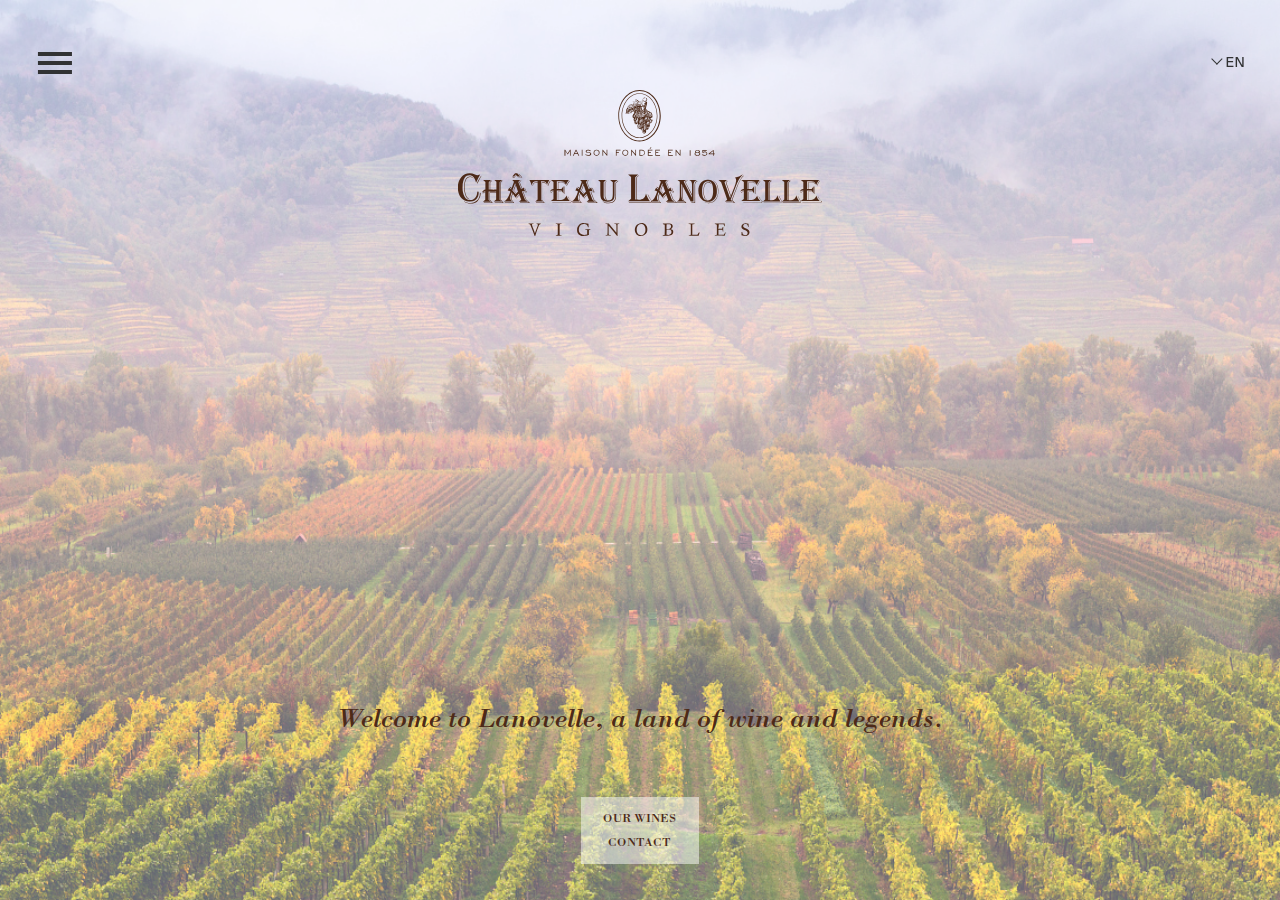
==== index.html @ b7cbdf7d "update html files via upload" ====
<!DOCTYPE html>
<html>
<head>
	<title>Home - Château Lanovelle</title>
	<meta charset="utf-8">
	<meta name="viewport" content="width=device-width, initial-scale=1.0">
	
	<link rel="stylesheet" type="text/css" href="css/bootstrap-reboot.css">
	<link rel="stylesheet" type="text/css" href="css/bootstrap-grid.css">
	<link rel="stylesheet" type="text/css" href="css/bootstrap.css">
	<link rel="stylesheet" type="text/css" href="css/all.css">
	<link rel="stylesheet" type="text/css" href="css/fonts.css">
	<link rel="stylesheet" type="text/css" href="css/style.css">
	<link rel="stylesheet" type="text/css" href="css/landing.css">
</head>
<body class="landing-img">
	<img id="bg1" class="bgImg" src="img/bg-12.jpg">
	<img id="bg2" class="bgImg" src="img/bg.jpg">
	<img id="bg3" class="bgImg" src="img/bg-6.jpg">
		<div class="overlay"></div>
	<header class="container-fluid fixed-top">
		<nav class="navbar navbar-light">
			<div class="container-fluid burger">
				<nav class="social-toggler order-last">
					<div class="dropdown">
		    			<a class="nav-link navbar-brand lang-switch-ourwines lang-switch-margin dropdown-toggle" href="javascript:void(0)" id="dropdownMenuButton1" data-bs-toggle="dropdown" aria-expanded="false">EN</a>
		    			<ul class="dropdown-menu dropdown-lang" aria-labelledby="dropdownMenuButton1">
		    				<li><a href="javascript:void(0)" class="dropdown-item">GEO</a></li>
		    				<li><a href="javascript:void(0)" class="dropdown-item">FR</a></li>
		    			</ul>
		    		</div>
				</nav>
				<div id="wrapper">
		      		<div class="circle icon">
			    		<button class="navbar-toggler" type="button" data-toggle="collapse" data-target="#navbarSupportedContent" aria-controls="navbarSupportedContent" aria-expanded="false" aria-label="Toggle navigation">
			    			<div class="nav-toggler-hover">
			    	   			<span class="navbar-toggler-icon"></span>
			    	   			<div class="padd">
			    	   				<span class="line top line-hist" id="line"></span>
			    	   				<span class="line middle line-hist" id="line"></span>
				        			<span class="line bottom line-hist" id="line"></span>
			           			</div>
			          		</div>
			       	  	</button>
			      	</div>
		    	</div>
			</div>
	      <div class="collapse navbar-collapse" id="navbarSupportedContent">
	      </div>
		</nav>
		<!-- <div class="container">
			<div class="row landing-page">
				<div class="col-xxl-4 col-lg-4 col-md-6 col-sm-6 col-6 landing-page-logo">
					<a class="logo-link" href="index.html"><img class="logo" src="img/chateau lanovelle logo.svg"></a>
				</div>
			</div>
		</div> -->
		<div class="fullscreen">
			<!-- <ul>
				<li><a class="full-logo-link" href="#"><img class="full-logo" src="img/ROEDERER_logotype white.svg"></a></li>
				<li class="all"><a href="#">All</a></li>
				<li><a href="#">Watercolor</a></li>
				<li><a href="#">Gouache</a></li>
				<li><a href="#">Pastel</a></li>
				<li><a href="#">Graphic</a></li>
				<li><a href="#">Engraving</a></li>
				<li><a href="#">Sculpture</a></li>
				<li class="dash"><a href="#">–</a></li>
				<li class="contacts"><a class="contact" href="#">CONTACT</a></li>
				<li><a class="contact" href="#">NEWS</a></li>
				<ul class="fa-twit-inst">
					<li><a class="social" href="#"><i class="fab fa-facebook-f"></i></a></li>
					<li><a class="social" href="#"><i class="fab fa-twitter"></i></a></li>
					<li><a class="social" href="#"><i class="fab fa-instagram"></i></a></li>
				</ul>
			</ul> -->
		</div>
		<div class="fullscreen-content">
			<ul>
				<li><a class="full-logo-link" href="index.html"><img class="full-logo" src="img/chateau lanovelle logo-white.svg"></a></li>
				<li class="story"><a href="legends.html">A STORY OF LEGENDS… TO DREAM</a></li>
				<li class="glimpse"><a href="history.html">A GLIMPSE INTO THE PAST…</a></li>
				<li class="vineyard"><a href="vineyard.html">A VINEYARD… TO EXPLORE</a></li>
				<li class="wines-content"><a href="our-wines.html">WINES… TO TASTE</a></li>
				<li class="dash"><a href="#">—</a></li>
				<li class="tablede"><a href="table.html">THE TABLE LANOVELLE… TO SHARE</a></li>
				<li class="visiting"><a href="visiting.html">VISITING CHÂTEAU LANOVELLE</a></li>
				<li class="dash"><a href="#">—</a></li>
				<li class="contacts"><a class="contact" href="contact.html">CONTACT</a></li>
				<li class="news"><a class="contact" href="#">NEWS</a></li>
				<div class="fa-twit-inst d-flex justify-content-around">
					<li class="facebook"><a class="social" href="#"><i class="fab fa-facebook-f"></i></a></li>
					<li class="twitter"><a class="social" href="#"><i class="fab fa-twitter"></i></a></li>
					<li class="instagram"><a class="social" href="#"><i class="fab fa-instagram"></i></a></li>
				</div>
			</ul>
		</div>
	</header>
	<div class="container">
			<div class="row landing-page">
				<div class="col-xxl-4 col-xl-4 col-lg-4 col-md-6 col-sm-6 col-8 landing-page-logo">
					<a class="logo-link" href="index.html"><img class="logo" src="img/chateau lanovelle logo.svg"></a>
				</div>
			</div>
		</div>
	<div class="d-flex justify-content-center">
		<div class="baseline">
			<h1 class="text-center">Welcome to Lanovelle, a land of wine and legends.</h1>
		</div>
	</div>
	<footer class="d-flex justify-content-center">
		<div class="footDiv">
			<a href="our-wines.html">
				<h6>our wines</h6>
			</a>
			<a href="contact.html">
				<h6>contact</h6>
			</a>
		</div>
	</footer>
	

	




	<script type="text/javascript" src="js/jquery-3.5.1.min.js"></script>
	<!-- <script type="text/javascript" src="js/bootstrap.min.js"></script> -->
	<script type="text/javascript" src="js/bootstrap.bundle.min.js"></script>
	<script type="text/javascript" src="js/script.js"></script>
	<script type="text/javascript" src="js/background-fade.js"></script>

</body>
</html>
---- css/fonts.css ----
@font-face {
    font-family: 'Font Awesome Free';
    src: url('../webfonts/fa-brands-400.eot');
    src: url('../webfonts/fa-brands-400.eot') format('embedded-opentype'),
         url('../webfonts/fa-brands-400.woff2') format('woff2'),
         url('../webfonts/fa-brands-400.woff') format('woff'),
         url('../webfonts/fa-brands-400.ttf') format('truetype'),
         url('../webfonts/fa-brands-400.svg') format('svg');
}

@font-face {
    font-family: 'Font Awesome Free';
    src: url('../webfonts/fa-regular-400.eot');
    src: url('../webfonts/fa-regular-400.eot') format('embedded-opentype'),
         url('../webfonts/fa-regular-400.woff2') format('woff2'),
         url('../webfonts/fa-regular-400.woff') format('woff'),
         url('../webfonts/fa-regular-400.ttf') format('truetype'),
         url('../webfonts/fa-regular-400.svg') format('svg');
}

@font-face {
    font-family: 'Font Awesome Free';
    src: url('../webfonts/fa-solid-900.eot');
    src: url('../webfonts/fa-solid-900.eot') format('embedded-opentype'),
         url('../webfonts/fa-solid-900.woff2') format('woff2'),
         url('../webfonts/fa-solid-900.woff') format('woff'),
         url('../webfonts/fa-solid-900.ttf') format('truetype'),
         url('../webfonts/fa-solid-900.svg') format('svg');
}

@font-face {
    font-family: 'bodonistditalic';
    src: url('../webfonts/bodonistditalic.eot');
    src: url('../webfonts/bodonistditalic.eot') format('embedded-opentype'),
         url('../webfonts/bodonistditalic.woff2') format('woff2'),
         url('../webfonts/bodonistditalic.woff') format('woff'),
         url('../webfonts/bodonistditalic.ttf') format('truetype'),
         url('../webfonts/bodonistditalic.svg#bodonistditalic') format('svg');
}

@font-face {
    font-family: 'BodoniStd';
    src: url('../webfonts/BodoniStd.eot');
    src: url('../webfonts/BodoniStd.eot') format('embedded-opentype'),
         url('../webfonts/BodoniStd.woff2') format('woff2'),
         url('../webfonts/BodoniStd.woff') format('woff'),
         url('../webfonts/BodoniStd.ttf') format('truetype'),
         url('../webfonts/BodoniStd.svg#BodoniStd') format('svg');
}

@font-face {
    font-family: 'BodoniStdBold';
    src: url('../webfonts/BodoniStdBold.eot');
    src: url('../webfonts/BodoniStdBold.eot') format('embedded-opentype'),
         url('../webfonts/BodoniStdBold.woff2') format('woff2'),
         url('../webfonts/BodoniStdBold.woff') format('woff'),
         url('../webfonts/BodoniStdBold.ttf') format('truetype'),
         url('../webfonts/BodoniStdBold.svg#BodoniStdBold') format('svg');
}
---- css/style.css ----
/*
* Prefixed by https://autoprefixer.github.io
* PostCSS: v8.3.6,
* Autoprefixer: v10.3.1
* Browsers: last 4 version
*/

html, body{
    overflow-x: clip;
    scroll-behavior: smooth;
}
.body{
    -webkit-box-shadow: inset 0 0 75px 30px rgb(165 165 165 / 75%);
            box-shadow: inset 0 0 75px 30px rgb(165 165 165 / 75%);
}
ul{
    list-style: none;
    margin: 0;
    padding: 0;
}

/*navbutton*/
.navbutton-container{
    position: fixed;
    top: 0;
    bottom: 0;
    left: 0;
    right: 0;
    z-index: 110;
    pointer-events: none;
}
.navbutton-grid{
    position: absolute;
    right: 1rem;
    top: 50%;
    -webkit-transform: translateY(-50%);
        -ms-transform: translateY(-50%);
            transform: translateY(-50%);
    display: -ms-grid;
    display: grid;
    grid-gap: .7rem;
}
.navbutton{
    width: 15px;
    height: 15px;
    background-color: transparent;
    border: 3px solid #958e8e;
    border-radius: 100%;
    cursor: pointer;
    pointer-events: all;
    position: relative;

}
.navbutton .navlink::after{
    content: "";
    position: absolute;
    top: 0;
    bottom: 0;
    left: 0;
    right: 0;
    margin: 1px;
    background-color: transparent;
    border-radius: 100%;
    -webkit-transition: all;
    -o-transition: all;
    transition: all;
}
.navbutton .navlink:hover::after{
    background-color: #958e8e;
}
.navbutton.active .navlink::after{
    background-color: #958e8e;
}
/*end of navbutton*/

/*Modal Popup*/
#my_modal{
    position: fixed;
    top: 0;
    left: 0;
    right: 0;
    bottom: 0;
    padding: 20px;
    z-index: 1111;
    background-color: rgba(0, 0 ,0, .6);
    display: none;
}
.forcontent{
    position: relative;
    top: 50%;
    left: 50%;
    -webkit-transform: translate(-50%, -50%);
        -ms-transform: translate(-50%, -50%);
            transform: translate(-50%, -50%);
    background-color: white;
}
.forcontent img{
    width: 100%;
}
#show_time{
    position: absolute;
    top: 24px;
    right: 24px;
    color: #fff;
    font-size: 24px;
}
/*end of Modal Popup*/
.our-wine{
    font-family: "BodoniStd";
}
.chato{
    font-family: "Segoe UI Symbol";
    font-size: .9rem;
    line-height: inherit;
}
.gr-vin{
    font-family: "bodonistditalic";
    font-size: .9rem;
}
/*checkout*/
.lari{
    border: none;
    background-color: transparent!important;
    padding: 0;
    display: block;
    font-weight: 400;
}
.forpos{
    position: relative;
    width: 100%;
}
.lari[value]{
    position: absolute;
    color: #212529;
    top: 0;
    right: 20px;
    width: 54px;
    font-size: 1.25rem;
    line-height: inherit;
    font-weight: 500;
    cursor: text;
    text-align: right;
}
.lari-symbol{
    position: absolute;
    top: 0;
    right: 0;
}
.total-padd{
    padding-right: 36px;
}
/*end of checkout*/
.scrolled .lang-backgr{
    background-color: #fff;
}
.nav-transf.scrolled{
    background-color: #fff;
}
.scrolled .nav-link {
    color: rgba(0, 0, 0, 0.55)!important;
}
.shoppingCartButton, .shoppingCartButt{
    cursor: pointer;
    font-size: .9rem;
    -webkit-transition: .35s;
    -o-transition: .35s;
    transition: .35s;
}
.shopping-cart-margin{
    margin-right: 0.5rem;
    margin-top: 0.56rem;
    margin-bottom: 0.52rem;
    padding-top: 0;
    padding-bottom: 0;
}
.shopping-cart{
    /*padding-top: 0.25rem;
    padding-bottom: .2rem;*/
    -webkit-transition: .35s;
    -o-transition: .35s;
    transition: .35s;
}
.scrolled .shopping-cart{
    /*padding-top: 0.25rem;
    padding-bottom: .2rem;*/
    /*background-color: #fff;*/
}
.scrolled .langswitcher a, .scrolled .togglerlangswitcher a, .scrolled .shoppingCartButton, .scrolled .shoppingCartButt, .scrolled .sum-price{
    color: #313233;
}
.togglerlangswitcher a{
    -webkit-transition: .5s;
    -o-transition: .5s;
    transition: .5s;
}
.padd{
    padding-left: 24px;
}
.scrolled #wrapper{
    background-color: #fff;
    -webkit-transition: all cubic-bezier(0.26, 0.1, 0.27, 1.55) 0.35s;
    -o-transition: all cubic-bezier(0.26, 0.1, 0.27, 1.55) 0.35s;
    transition: all cubic-bezier(0.26, 0.1, 0.27, 1.55) 0.35s;
}
.scrolled .line-hist{
    background-color: #313233;
}
.line-hist{
    -webkit-transition: all cubic-bezier(0.26, 0.1, 0.27, 1.55) 0.35s;
    -o-transition: all cubic-bezier(0.26, 0.1, 0.27, 1.55) 0.35s;
    transition: all cubic-bezier(0.26, 0.1, 0.27, 1.55) 0.35s;
}
.scrolled .dropdown-menu{
    background-color: #fff;
}
.scrolled .dropdown-item{
    color:  rgba(0, 0, 0, 0.55);
}
.dropdown-item.active, .dropdown-item:active{
    color: #212529;
    text-decoration: none;
    background-color: #e9ecef;
}
.fixed-top{
    padding: 2.1875rem 0.9375rem;
    pointer-events: none;
}
.lang-switch-ourwines{
    pointer-events: all;
    color: #fff!important;
    padding-left: 0rem;
    padding-right: 0.5rem;
    -webkit-transition: .35s;
    -o-transition: .35s;
    transition: .35s;
}
.dropdown-item{
    padding: 0.1rem 0.5em;
    color: rgba(0, 0, 0, 0.55);
}
.lang-switch{
    pointer-events: all;
    color: #fff!important;
}
.lang-switch-margin{
    margin-right: 0;
    font-size: .9rem;
}
.dropdown-menu{
    font-size: .9rem;
    border: none;
    border-radius: 0;
}
.dropdown-lang{
    pointer-events: all;
    min-width: 0;
}
.dropdown-toggle::before {
    display: inline-block;
    width: .3em;
    height: .3em;
    margin: -.3em 0 0 .4em;
    vertical-align: middle;
    content: "";
    border: .3em solid;
    border-width: 0 .07em .07em 0;
    -webkit-transform: rotateZ(45deg);
        -ms-transform: rotate(45deg);
            transform: rotateZ(45deg);
    font-size: 26px;
    margin-right: 0.3rem;
}
.dropdown-toggle::after {
    display: none;
}

.onl{
    padding: 10px 10px;
    background-color: #4d2a18;
    color: #fff!important;
    pointer-events: all;
}
.parallax-image{
    background-image: url("../img/bg-intern 1.jpg");
    background-attachment: fixed;
    background-size: cover;
    background-repeat: no-repeat;
    background-position: center;
    width: 100%;
}
.visiter{
    background: #eceae9;
}
.menu-logo{
    -webkit-box-pack: center;
        -ms-flex-pack: center;
            justify-content: center;
}
.page-logo{
    margin-top: 100px;
}
.logo{
    width: 100%;
}
.navbar-light .navbar-toggler {
    color: rgba(0, 0, 0, 0);
    border-color: rgba(0, 0, 0, 0);
}
.navbar-light .navbar-toggler-icon{
    background-image: none;
}
#wrapper{
    display:inline-block;
    position: relative;
    cursor:pointer;
    z-index: 11;
    -webkit-transition: .5s;
    -o-transition: .5s;
    transition: .5s;
}
 #wrapper.active{
    background-color: transparent!important;
}

.line{
    position: absolute;
    height: 4px;
    width: 60%;
    background: #fff;
    -webkit-transform: translate3d(-86.5%, 0, 0);
            transform: translate3d(-86.5%, 0, 0);
}
.nav-toggler-hover{
    pointer-events: all;
}
.nav-toggler-hover:hover #line{
}
.icon.close .line{
    background-color: #fff;
}
.icon.close:hover #line{
    background-color: #fff;
}
.icon.close .lang-switch{
    color: #fff!important;
    background-color: transparent;
}
.icon.close:hover .lang-switch{
    font-weight: 400;
    font-size: 1.25rem;
    line-height: 1.5;
    text-shadow: none;
}

.close:hover {
  float: right;
  font-size: 1.5rem;
  font-weight: 700;
  line-height: 1;
  color: #000;
  text-shadow: 0 1px 0 #fff;
  opacity: 1;
}
.top {
    top:23%;
}
.middle {
    top:46.1%;
}
.bottom {
    top:68.3%;
}
.icon.close .top {  
    top:48%;
    -webkit-transform: translate3d(-86.5%, 0, 0) rotate(45deg);
            transform: translate3d(-86.5%, 0, 0) rotate(45deg);
    opacity: 1;
}
.icon.close .middle, .icon.close .bottom {
    top:48%;
    -webkit-transform: translate3d(-86.5%, 0, 0) rotate(-45deg);
            transform: translate3d(-86.5%, 0, 0) rotate(-45deg);
    opacity: 1;
    z-index: 1;
}
.fullscreen-content{
    pointer-events: auto;
    position: fixed;
    top: 0;
    right: 0;
    bottom: 0;
    left: 0;
    display: none;
    -webkit-box-align: center;
        -ms-flex-align: center;
            align-items: center;
    -webkit-box-pack: center;
        -ms-flex-pack: center;
            justify-content: center;
    text-align: center;
}
.fullscreen-content.open{
    pointer-events: auto;
    position: fixed;
    top: 0;
    right: 0;
    bottom: 0;
    left: 0;
    display: -webkit-box;
    display: -ms-flexbox;
    display: flex;
    -webkit-box-align: center;
        -ms-flex-align: center;
            align-items: center;
    -webkit-box-pack: center;
        -ms-flex-pack: center;
            justify-content: center;
    z-index: 1;
    text-align: center;
    overflow-y: auto;
}
.fullscreen-content.open .full-logo-link{
    pointer-events: none;
}
.fullscreen-content.open .full-logo{
    pointer-events: all;
}
.fullscreen-content.open ul{
    position: absolute;
    top: 8%;
}
.fullscreen-content ul li a{
    display: block;
    font-family: "BodoniStd";
    font-size: 16px;
    color: #ede9e1;
    text-align: center;
    letter-spacing: 1px;
    text-decoration: none;
    line-height: 2.5;
    -webkit-transition: .3s;
    -o-transition: .3s;
    transition: .3s;
}
.fullscreen-content ul li a:hover{
    color: #b5b5b5;
}
.fullscreen-content .contact {
    font-family: "Segoe UI Symbol";
    font-size: 13px;
}
.fullscreen-content .contacts {
        margin-top: 20px;
}
.fullscreen-content .full-logo{
    width: 82%;
    margin-top: 22px;
}
.fullscreen-content .fa-twit-inst {
        margin: 15px 88px;
    }
/*.fullscreen-content .fa-twit-inst {
    margin: 15px 139px;
}*/
.fullscreen-content .dash{
    margin-top: 6px;
}
.open .story{
    margin-top: 120px;
    opacity: 0;
    -webkit-animation: fadeinRight .5s ease forwards;
            animation: fadeinRight .5s ease forwards;
    -webkit-animation-delay: .35s;
            animation-delay: .35s;
}
.open .glimpse{
    opacity: 0;
    -webkit-animation: fadeinRight .5s ease forwards;
            animation: fadeinRight .5s ease forwards;
    -webkit-animation-delay: .4s;
            animation-delay: .4s;
}
.open .vineyard{
    opacity: 0;
    -webkit-animation: fadeinRight .5s ease forwards;
            animation: fadeinRight .5s ease forwards;
    -webkit-animation-delay: .435s;
            animation-delay: .435s;
}
.open .wines-content{
    opacity: 0;
    -webkit-animation: fadeinRight .5s ease forwards;
            animation: fadeinRight .5s ease forwards;
    -webkit-animation-delay: .5s;
            animation-delay: .5s;
}
.open .winesto, .open .storyof, .open .legends, .open .tableof, .open .glimpseof, .open .vineyardof, .visitof, .contactof{
    text-decoration: underline;
    text-underline-offset: 2px;
}
.open .dash{
    opacity: 0;
    -webkit-animation: fadeinRight .5s ease forwards;
            animation: fadeinRight .5s ease forwards;
    -webkit-animation-delay: .35s;
            animation-delay: .35s;
}
.open .tablede{
    opacity: 0;
    -webkit-animation: fadeinRight .5s ease forwards;
            animation: fadeinRight .5s ease forwards;
    -webkit-animation-delay: .45s;
            animation-delay: .45s;
}
.open .visiting{
    opacity: 0;
    -webkit-animation: fadeinRight .5s ease forwards;
            animation: fadeinRight .5s ease forwards;
    -webkit-animation-delay: .45s;
            animation-delay: .45s;
}
.open .contacts{
    opacity: 0;
    -webkit-animation: fadeinRight .5s ease forwards;
            animation: fadeinRight .5s ease forwards;
    -webkit-animation-delay: .35s;
            animation-delay: .35s;
}
.open .news{
    opacity: 0;
    -webkit-animation: fadeinRight .5s ease forwards;
            animation: fadeinRight .5s ease forwards;
    -webkit-animation-delay: .35s;
            animation-delay: .35s;
}
.open .facebook{
    opacity: 0;
    -webkit-animation: fadeinRight .5s ease forwards;
            animation: fadeinRight .5s ease forwards;
    -webkit-animation-delay: .35s;
            animation-delay: .35s;
}
.open .twitter{
    opacity: 0;
    -webkit-animation: fadeinRight .5s ease forwards;
            animation: fadeinRight .5s ease forwards;
    -webkit-animation-delay: .4s;
            animation-delay: .4s;
}
.open .instagram{
    opacity: 0;
    -webkit-animation: fadeinRight .5s ease forwards;
            animation: fadeinRight .5s ease forwards;
    -webkit-animation-delay: .45s;
            animation-delay: .45s;
}
@-webkit-keyframes fadeinRight{
    from{
        -webkit-transform: translateX(200px);
                transform: translateX(200px);
    }
    to{
        -webkit-transform: translateX(0);
                transform: translateX(0);
        opacity: 1;
    }
}
@keyframes fadeinRight{
    from{
        -webkit-transform: translateX(200px);
                transform: translateX(200px);
    }
    to{
        -webkit-transform: translateX(0);
                transform: translateX(0);
        opacity: 1;
    }
}
.fullscreen{
    pointer-events: none;
    position: fixed;
    top: 0;
    right: 0;
    bottom: 100%;
    left: 0;
    background-color: #1e1e1e;
    display: -webkit-box;
    display: -ms-flexbox;
    display: flex;
    -webkit-box-align: center;
        -ms-flex-align: center;
            align-items: center;
    -webkit-box-pack: center;
        -ms-flex-pack: center;
            justify-content: center;
    opacity: 0;
    -webkit-transition: all .5s ease;
    -o-transition: all .5s ease;
    transition: all .5s ease;
}
.fullscreen ul li a{
    color: rgba(0, 0, 0, 0);
}
.fullscreen.show{
    pointer-events: auto;
    position: fixed;
    top: 0;
    right: 0;
    bottom: 0;
    left: 0;
    background-color: #1e1e1e;
    display: -webkit-box;
    display: -ms-flexbox;
    display: flex;
    -webkit-box-align: center;
        -ms-flex-align: center;
            align-items: center;
    -webkit-box-pack: center;
        -ms-flex-pack: center;
            justify-content: center;
    z-index: 1;
    opacity: .9;
    overflow-y: auto;
}
.full-logo{
    width: 100%;
    margin-top: 43px;
}
.all{
    margin-top: 120px;
}
.dash{
    margin-top: 10px;
}
.contacts{
    margin-top: 65px;
}
.fa-twit-inst{
    display: -webkit-box;
    display: -ms-flexbox;
    display: flex;
}
.fullscreen.show .fa-twit-inst{
    margin: 34px 53px
}
.fullscreen.show ul li a.contact{
    font-size: 15px;
}
.fullscreen.show ul{
    margin: 0;
    padding: 0;
    list-style: none;
}
.fullscreen.show ul li{
    display: block;
    width: 100%;
}
.fullscreen.show ul li a{
    display: block;
    font-size: 26px;
    color: #ede9e1;
    text-align: center;
    letter-spacing: 5px;
    text-decoration: none;
}
.fullscreen.show ul li a:hover{
    color: #ede9e1;
    -webkit-transition: .2s;
    -o-transition: .2s;
    transition: .2s;
}
/*end of fullscreen*/

.menu-gallery{
    margin-top: 100px;
}
.image{
    position: relative;
    display: -webkit-box;
    display: -ms-flexbox;
    display: flex;
}
.logo, .menu{
    width: 100%;
}
.menu-h{
    position: absolute;
    display: -webkit-box;
    display: -ms-flexbox;
    display: flex;
    -webkit-box-pack: center;
        -ms-flex-pack: center;
            justify-content: center;
    -webkit-box-orient: vertical;
    -webkit-box-direction: normal;
        -ms-flex-direction: column;
            flex-direction: column;
    width: 100%;
    height: 100%;
    z-index: 1;
    -webkit-transition: background-color 1s linear;
    -o-transition: background-color 1s linear;
    transition: background-color 1s linear;
    background-color: rgba(0,0,0,.7);
}
.menu-h:hover{
    background-color: rgba(0,0,0,0);
}
.menu-h-h5{
    text-align: center;
    font-family: "Segoe UI Symbol";
    font-size: 1rem;
    color: rgba(255, 255, 255, 1);
    letter-spacing: .05em;
    -webkit-transition: .5s;
    -o-transition: .5s;
    transition: .5s;
}
.hist-logo{
    width: 100%;
}
.history-img-1{
    width: 100%;
}
.history-img{
    position: relative;
    display: -webkit-box;
    display: -ms-flexbox;
    display: flex;
}
.history-logo {
    position: absolute;
    width: 18%;
    z-index: 11;
    margin-left: 50%;
    margin-top: 10%;
    -webkit-transform: translate(-50%, -50%);
        -ms-transform: translate(-50%, -50%);
            transform: translate(-50%, -50%);
}
.hist-img{
    width: 100%;
}
.text{
    position: absolute;
    display: -webkit-box;
    display: -ms-flexbox;
    display: flex;
    -webkit-box-pack: center;
        -ms-flex-pack: center;
            justify-content: center;
    -webkit-box-orient: vertical;
    -webkit-box-direction: normal;
        -ms-flex-direction: column;
            flex-direction: column;
    width: 100%;
    height: 23%;
    z-index: 1;
    background-color: rgba(255,255,255,.6);
    text-align: center;
    color: #927850;
    margin-top: 37%;
    padding: 8rem 23rem;
}
.text-h{
    font-family: "BodoniStd";
    font-size: 1.5rem;
}
.text-p{
    font-family: "Segoe UI Symbol";
    font-size: .95rem;
    color: #757067;
}
.text1-1{
    -webkit-box-pack: center;
        -ms-flex-pack: center;
            justify-content: center;
}
.text-1{
    max-width: 800px;
}
.text1{
    background-color: rgba(255,255,255,.6);
    text-align: center;
    color: #927850;
    margin-top: 94px;
    margin-bottom: 94px;
}
.text1 h6{
    font-family: "Segoe UI Symbol";
    font-size: .8rem;
    letter-spacing: .1em;
    color: #757067;
}
.text1-h4{
    font-family: "BodoniStd";
    margin-top: 1.5rem;
}
.text1-p{
    font-family: 'Segoe UI Symbol';
    text-align: justify;
    margin-top: 24px;
    font-size: .9rem;
    color: #757067;
}

/*anim on scroll*/
.reveal{
    -webkit-transform: translateY(200px);
        -ms-transform: translateY(200px);
            transform: translateY(200px);
    opacity: 0;
    -webkit-transition: all ease 1s;
    -o-transition: all ease 1s;
    transition: all ease 1s;
}
.reveal.active{
    -webkit-transform: translateY(0);
        -ms-transform: translateY(0);
            transform: translateY(0);
    opacity: 1;
}
/*end of anim on scroll*/


.wine-logo{
    display: -webkit-box;
    display: -ms-flexbox;
    display: flex;
    -webkit-box-pack: center;
        -ms-flex-pack: center;
            justify-content: center;
    z-index: 11;
    margin-top: 5%;
}

.wine-text{
    display: -webkit-box;
    display: -ms-flexbox;
    display: flex;
    -webkit-box-pack: center;
        -ms-flex-pack: center;
            justify-content: center;
    z-index: 11;
    margin-top: 76px;
}
.wine-bottles{
    max-width: 424px;
    display: -webkit-box;
    display: -ms-flexbox;
    display: flex;
    -webkit-box-pack: center;
        -ms-flex-pack: center;
            justify-content: center;
}
.wine-bottle{
    display: -webkit-box;
    display: -ms-flexbox;
    display: flex;
    -webkit-box-pack: center;
        -ms-flex-pack: center;
            justify-content: center;
    z-index: 11;
    margin-top: 30%;
    -webkit-transition: .5s ease-in-out;
    -o-transition: .5s ease-in-out;
    transition: .5s ease-in-out;
}
.opacity-1, .opacity-2{
    opacity: .5;
}
.wine-bottle:hover{
    opacity: .5;
}
.wine-bottle.opacity-1:hover{
    opacity: .3;
}
.wine-bottle.opacity-2:hover{
    opacity: .3;
}
.bottle, .bottle-1, .bottle-2{
    width: 100%;
    height: 100%;
}
.wine-present{
    background-color: #313233;
}
.wine-text-bottle{
    max-width: 404px;
    padding-top: 1.125rem;
    /*display: -webkit-box;
    display: -ms-flexbox;
    display: flex;
    -webkit-box-pack: center;
        -ms-flex-pack: center;
            justify-content: center;*/
    z-index: 1111;
}
.wine-text-bottle-1 {
    max-width: 780px;
    padding-top: 1.875rem;
    padding-bottom: 1.5rem;
    z-index: 1111;
}
.backcolor{
    /*display: -webkit-box;
    display: -ms-flexbox;
    display: flex;
    -webkit-box-pack: center;
        -ms-flex-pack: center;
            justify-content: center;*/
    z-index: 1111;
    background-color: #313233;
}
.wine-bottle-text{
    text-align: center;
    text-decoration: none;
    color: #ede9e1;
    cursor: pointer;
    -webkit-transition: .5s ease-in-out;
    -o-transition: .5s ease-in-out;
    transition: .5s ease-in-out;
}
.wine-bottle-text div{
    /* background-color, border-color for tv browser */
    background-color: #313233!important;
    border-color: #313233!important;
}
.amiral{
    position: relative;
    text-align: center;
    text-decoration: none;
    color: #ede9e1;
    cursor: auto;
}
.close-page{
    position: absolute;
    top: 0;
    right: 0;
}
.amiral h4{
    font-family: "Segoe UI Symbol";
    font-size: 1.3rem;
    color: #d0ccc6;
    letter-spacing: .1em;
}
.amiral h6{
    font-family: "bodonistditalic";
    color: #d0ccc6;
}
.amiral ul{
    text-align: left;
    font-size: 10px;
    padding-right: 14rem;
    padding-left: 14rem;
}
.amiral p{
    font-family: "Segoe UI Symbol";
    text-align: justify;
    font-size: 0.9375rem;
    color: #d0ccc6;
}
.down-arrow{
    -webkit-transition: .5s ease-in-out;
    -o-transition: .5s ease-in-out;
    transition: .5s ease-in-out;
}
.wine-bottle-text:hover .down-arrow{
    opacity: .5;
}
/*.bottle-col{
    max-width: 800px;
}*/
.bottle-col a:hover{
    color: rgba(237, 233, 225, .5);
}
.wine-bottle-text-1 a{
    text-decoration: none;
    color: #ede9e1;
}
.bg-table01{
    width: 100%;
}
.marani{
    width: 100%;
    padding-top: 17px;
}
.marani1{
    width: 100%;
}
.btn-primary{
    background-color: #614e35;
    border-color: rgba(0,0,0,0);
    border-radius: 0;
}
.btn-primary:hover{
    background-color: #614e35;
    border-color: rgba(0,0,0,0);
    color: #d0ccc6;
}
.btn-primary:active{
    background-color: #4a3c29!important;
    border-color: #4a3c29!important;
    color: #d0ccc6!important;
}

.btn-check:focus + .btn-primary, .btn-primary:focus{
    color: #d0ccc6;
    background-color: #614e35;
    border-color: #614e35;
    -webkit-box-shadow: none!important;
            box-shadow: none!important;
    outline: none!important;
}
.btn{
    display: inline-block;
    font-weight: 400;
    font-family: "BodoniStdBold";
    line-height: 1.5;
    text-align: center;
    text-decoration: none;
    vertical-align: middle;
    cursor: pointer;
    -webkit-user-select: none;
    -moz-user-select: none;
    -ms-user-select: none;
        user-select: none;
    padding: 0.2rem 0.75rem;
    font-size: 1rem;
    color: #d0ccc6;
}
.btncheck{
    display: inline-block;
    font-weight: 400;
    line-height: 1.5;
    text-align: center;
    text-decoration: none;
    vertical-align: middle;
    cursor: pointer;
    -webkit-user-select: none;
    -moz-user-select: none;
    -ms-user-select: none;
        user-select: none;
    padding: 0.375rem 0.75rem;
    font-size: 1rem;
    width: 100%;
}
.hideme{
    display: none;
    background-color: #fff;
}
.hideme-width ul, .hideme-width p{
    font-size: 0.875rem;
    color: #757067;
}
.hideme-width{
    position: relative;
    max-width: 800px;
}
.cost{
    font-size: 1rem;
    color: #757067;
    font-weight: bold;
}
.badge{
    padding: .25em .5em;
}
.radioimg{
    margin-top: 7px;
}
.tbc{
    width: 37px!important;
}
.visa{
    width: 7%;
}
.master{
    width: 7%;
}
.tbc-master img{
    width: 50px;
    max-height: 42px;
    margin-left: 6px;
}
.form-control:focus {
    color: #212529;
    background-color: #fff;
    border-color: #86b7fe;
    outline: 0;
    -webkit-box-shadow: none;
            box-shadow: none;
}
.wine-order{
    width: 17%;
}
.order1{
    width: 100%;
}
.amount, .totalamount{
    -webkit-box-sizing: border-box;
            box-sizing: border-box;
    background: #f7f7f7;
    padding: 11px 11px 9px 11px;
    border: #e3e3e3 solid 1px;
}
.wines1{
    width: 100%;
}
.wines1-back{
    background-color: rgba(49,50,51,1);
    padding-top: 47px;
    padding-bottom: 20px;
}
.wines1-back p{
    color: #fff;
}
.wines1-text{
    max-width: 800px;
}
@media(max-width: 1280px){
    .history-logo{
        width: 21%;
        margin-top: 10%;
    }
    .fullscreen-content.open ul {
        position: absolute;
        top: 8%;
        bottom: -8%;
    }
    .text {
        width: 100%;
        height: 15%;
        text-align: center;
        color: #927850;
        margin-top: 37%;
        padding: 6rem 10rem;
    }
    .open .story {
        margin-top: 68px;
    }
}
@media(max-width: 991px){
    .wine-logo{
        margin-top: 7%;
    }
    .payment{
        margin-top: 4rem;
    }
    .history-logo {
        width: 26%;
        margin-top: 14%;
    }
}
@media(max-width: 900px){
    .text {
        width: 100%;
        height: 15%;
        text-align: center;
        color: #927850;
        margin-top: 37%;
        padding: 9vw 10vw;
    }
    .text-h{
        font-size: 2.22vw;
        padding-bottom: 0!important;
    }
    .text-p{
        font-size: 1.3vw;
    }
}
@media(min-width: 768px){
    .texthidefrom767{
        display: none;
    }
}
@media(max-width: 767px){
    .wine-logo{
        margin-top: 22%;
    }
    .text{
        display: none;
    }
    .latable-text{
        display: -webkit-box;
        display: -ms-flexbox;
        display: flex;
        -webkit-box-pack: center;
            -ms-flex-pack: center;
                justify-content: center;
        -webkit-box-align: center;
            -ms-flex-align: center;
                align-items: center;
    }
    .latable-text-1 {
        width: auto;
        max-width: 660px;
        font-size: .9rem;
        padding: 71px 27px;
        text-align: center;
        color: #757067;
    }
    .latable-text-1 h3{
        font-family: "BodoniStd";
        font-size: 1.33rem;
        letter-spacing: .1em;
        color: #927850;
    }
    .latable-text-1 p{
        font-family: 'Segoe UI Symbol';
    }
    .navbutton-container{
        display: none;
    }
    .history-logo {
        width: 33%;
        margin-top: 17%;
    }
    .fullscreen-content .full-logo {
        width: 73%;
        margin-top: 22px;
    }
    .fullscreen-content ul li a {
        /*font-size: 16px;*/
        letter-spacing: 1px;
        text-decoration: none;
        line-height: 2.5;
    }
    .open .story {
        margin-top: 48px;
    }
    .fullscreen-content .contacts {
        margin-top: 1px;
    }
    .fullscreen-content .fa-twit-inst li a{
        font-size: .9rem;
    }
}
@media(max-width: 630px){
    .wine-bottles {
        max-width: 300px;
        margin-top: 0.0625rem;
    }
    .wine-text-bottle {
        max-width: 300px;
    }
    .bottle-txt {
        --bs-gutter-x: 1.5rem;
    }
    .chato, .gr-vin{
        font-size: .8rem;
    }
}
@media(max-width: 480px){
    .fixed-top {
        padding: 2.1875rem 0;
    }
    .history-logo {
        width: 52%;
        margin-top: 21%;
    }
}
@media(max-width: 428px){
    .fullscreen-content ul li a {
        font-size: 11.2px;
    }
    .fullscreen-content .contact {
        font-family: "Segoe UI Symbol";
        font-size: 10px;
    }
}
@media(max-width: 408px){
    .open .story{
        margin-top: 72px;
    }
    .open ul li a{
        padding: 0 2px;
    }
    .fullscreen-content .full-logo{
        width: 82%;
        -webkit-transform: translateY(35px);
            -ms-transform: translateY(35px);
                transform: translateY(35px);
    }
    #wrapper, .scrolled #wrapper{
        -webkit-transform: scale(.8) translate(-8px);
            -ms-transform: scale(.8) translate(-8px);
                transform: scale(.8) translate(-8px);
        -webkit-transform-origin: top;
            -ms-transform-origin: top;
                transform-origin: top;
    }
    .dropdown, .scrolled .dropdown, .dropdown-menu, .scrolled .dropdown-menu{
        -webkit-transform: scale(.8) translateY(4px);
            -ms-transform: scale(.8) translateY(4px);
                transform: scale(.8) translateY(4px);
        -webkit-transform-origin: top;
            -ms-transform-origin: top;
                transform-origin: top;
    }
    .shopping-cart, .scrolled .shopping-cart {
       -webkit-transform: scale(.8) translate(-15px, 3px);
           -ms-transform: scale(.8) translate(-15px, 3px);
               transform: scale(.8) translate(-15px, 3px);
       -webkit-transform-origin: top;
           -ms-transform-origin: top;
               transform-origin: top;
               padding-left: 6px;
               margin-right: -13px;
    }
    .shopping-cart-margin {
        margin-right: 0.5rem;
        margin-top: 0.54rem;
        margin-bottom: 0.53rem;
        padding-top: 0;
        padding-bottom: 0;
    }
    .nav-transf, .nav-transf.scrolled{
        -webkit-transform: scale(.8) translateX(13px);
            -ms-transform: scale(.8) translateX(13px);
                transform: scale(.8) translateX(13px);
    }
    .burger{
        -webkit-box-align: start!important;
            -ms-flex-align: start!important;
                align-items: flex-start!important;
    }
}
@media(max-width: 360px){
    .fullscreen-content .fa-twit-inst{
         margin: 15px 88px;
    }
    .open ul li a{
        line-height: inherit;
        padding: 7px 2px;
    }
    .open .story, .open .glimpse, .open .vineyard, .open .wines-content, .open .tablede, .open .visiting, .open .contacts{
            padding: 0 10px;
    }
}
@media(max-width: 341px){
    .fullscreen-content .full-logo{
        -webkit-transform: translateY(50px);
            -ms-transform: translateY(50px);
                transform: translateY(50px);
    }
}
@media(max-width: 327px){
    .fullscreen-content .full-logo{
        -webkit-transform: translateY(40px);
            -ms-transform: translateY(40px);
                transform: translateY(40px);
    }
}
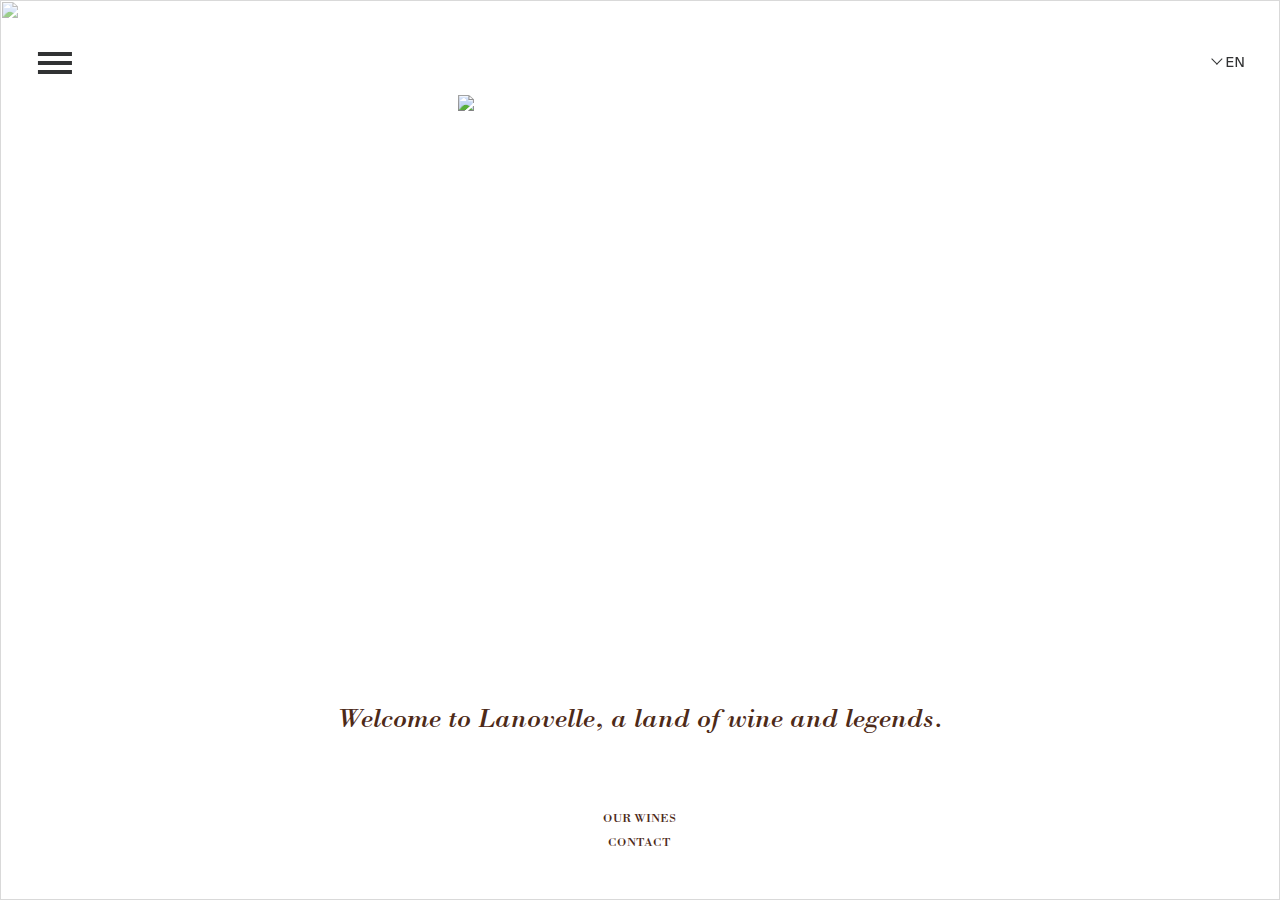
==== commit bbc14d85: "update index.html" ====
--- a/index.html
+++ b/index.html
@@ -14,9 +14,9 @@
 	<link rel="stylesheet" type="text/css" href="css/landing.css">
 </head>
 <body class="landing-img">
-	<img id="bg1" class="bgImg" src="img/bg-12.jpg">
-	<img id="bg2" class="bgImg" src="img/bg.jpg">
-	<img id="bg3" class="bgImg" src="img/bg-6.jpg">
+	<img id="bg1" class="bgImg" src="img/bg-5.jpg">
+	<img id="bg2" class="bgImg" src="img/bg-13.jpg">
+	<img id="bg3" class="bgImg" src="img/bg-12-copy.jpg">
 		<div class="overlay"></div>
 	<header class="container-fluid fixed-top">
 		<nav class="navbar navbar-light">
@@ -97,12 +97,12 @@
 		</div>
 	</header>
 	<div class="container">
-			<div class="row landing-page">
-				<div class="col-xxl-4 col-xl-4 col-lg-4 col-md-6 col-sm-6 col-8 landing-page-logo">
-					<a class="logo-link" href="index.html"><img class="logo" src="img/chateau lanovelle logo.svg"></a>
-				</div>
+		<div class="row landing-page">
+			<div class="col-xxl-4 col-xl-4 col-lg-4 col-md-6 col-sm-6 col-8 landing-page-logo">
+				<a class="logo-link" href="index.html"><img class="logo" src="img/chateau lanovelle logo-home.svg"></a>
 			</div>
 		</div>
+	</div>
 	<div class="d-flex justify-content-center">
 		<div class="baseline">
 			<h1 class="text-center">Welcome to Lanovelle, a land of wine and legends.</h1>
--- a/css/fonts.css
+++ b/css/fonts.css
@@ -30,30 +30,71 @@
 
 @font-face {
     font-family: 'bodonistditalic';
-    src: url('../webfonts/bodonistditalic.eot');
-    src: url('../webfonts/bodonistditalic.eot') format('embedded-opentype'),
-         url('../webfonts/bodonistditalic.woff2') format('woff2'),
-         url('../webfonts/bodonistditalic.woff') format('woff'),
-         url('../webfonts/bodonistditalic.ttf') format('truetype'),
-         url('../webfonts/bodonistditalic.svg#bodonistditalic') format('svg');
+    src: url('../fonts/bodonistditalic.eot');
+    src: url('../fonts/bodonistditalic.eot') format('embedded-opentype'),
+         url('../fonts/bodonistditalic.woff2') format('woff2'),
+         url('../fonts/bodonistditalic.woff') format('woff'),
+         url('../fonts/bodonistditalic.ttf') format('truetype'),
+         url('../fonts/bodonistditalic.svg#bodonistditalic') format('svg');
 }
 
 @font-face {
     font-family: 'BodoniStd';
-    src: url('../webfonts/BodoniStd.eot');
-    src: url('../webfonts/BodoniStd.eot') format('embedded-opentype'),
-         url('../webfonts/BodoniStd.woff2') format('woff2'),
-         url('../webfonts/BodoniStd.woff') format('woff'),
-         url('../webfonts/BodoniStd.ttf') format('truetype'),
-         url('../webfonts/BodoniStd.svg#BodoniStd') format('svg');
+    src: url('../fonts/BodoniStd.eot');
+    src: url('../fonts/BodoniStd.eot') format('embedded-opentype'),
+         url('../fonts/BodoniStd.woff2') format('woff2'),
+         url('../fonts/BodoniStd.woff') format('woff'),
+         url('../fonts/BodoniStd.ttf') format('truetype'),
+         url('../fonts/BodoniStd.svg#BodoniStd') format('svg');
 }
 
 @font-face {
     font-family: 'BodoniStdBold';
-    src: url('../webfonts/BodoniStdBold.eot');
-    src: url('../webfonts/BodoniStdBold.eot') format('embedded-opentype'),
-         url('../webfonts/BodoniStdBold.woff2') format('woff2'),
-         url('../webfonts/BodoniStdBold.woff') format('woff'),
-         url('../webfonts/BodoniStdBold.ttf') format('truetype'),
-         url('../webfonts/BodoniStdBold.svg#BodoniStdBold') format('svg');
+    src: url('../fonts/BodoniStdBold.eot');
+    src: url('../fonts/BodoniStdBold.eot') format('embedded-opentype'),
+         url('../fonts/BodoniStdBold.woff2') format('woff2'),
+         url('../fonts/BodoniStdBold.woff') format('woff'),
+         url('../fonts/BodoniStdBold.ttf') format('truetype'),
+         url('../fonts/BodoniStdBold.svg#BodoniStdBold') format('svg');
 }
+
+
+@font-face {
+    font-family: "FiraGO";
+    src: url("../fonts/FiraGO-Regular.woff2"), url("../fonts/FiraGO-regular.woff"), url("../fonts/FiraGO-regular.eot");
+    font-weight: 400;
+    font-display: swap;
+    font-style: normal;
+}
+
+@font-face {
+    font-family: "FiraGO";
+    src: url("../fonts/FiraGO-SemiBold.woff2"), url("../fonts/FiraGO-SemiBold.woff"), url("../fonts/FiraGO-SemiBold.eot");
+    font-weight: 600;
+    font-display: swap;
+    font-style: bold;
+}
+
+@font-face {
+    font-family: "FiraGO";
+    src: url("../fonts/FiraGO-Bold.woff2"), url("../fonts/FiraGO-Bold.woff"), url("../fonts/FiraGO-Bold.eot");
+    font-weight: 700;
+    font-display: swap;
+    font-style: bold;
+}
+
+@font-face {
+    font-family: "FiraGO";
+    src: url("../fonts/FiraGO-Light.woff2"), url("../fonts/FiraGO-Light.woff"), url("../fonts/FiraGO-Light.eot");
+    font-weight: 300;
+    font-display: swap;
+    font-style: thin;
+}
+
+@font-face {
+    font-family: "FiraGO";
+    src: url("../fonts/FiraGO-Medium.woff2"), url("../fonts/FiraGO-Medium.woff"), url("../fonts/FiraGO-Medium.eot");
+    font-weight: 500;
+    font-display: swap;
+    font-style: normal;
+}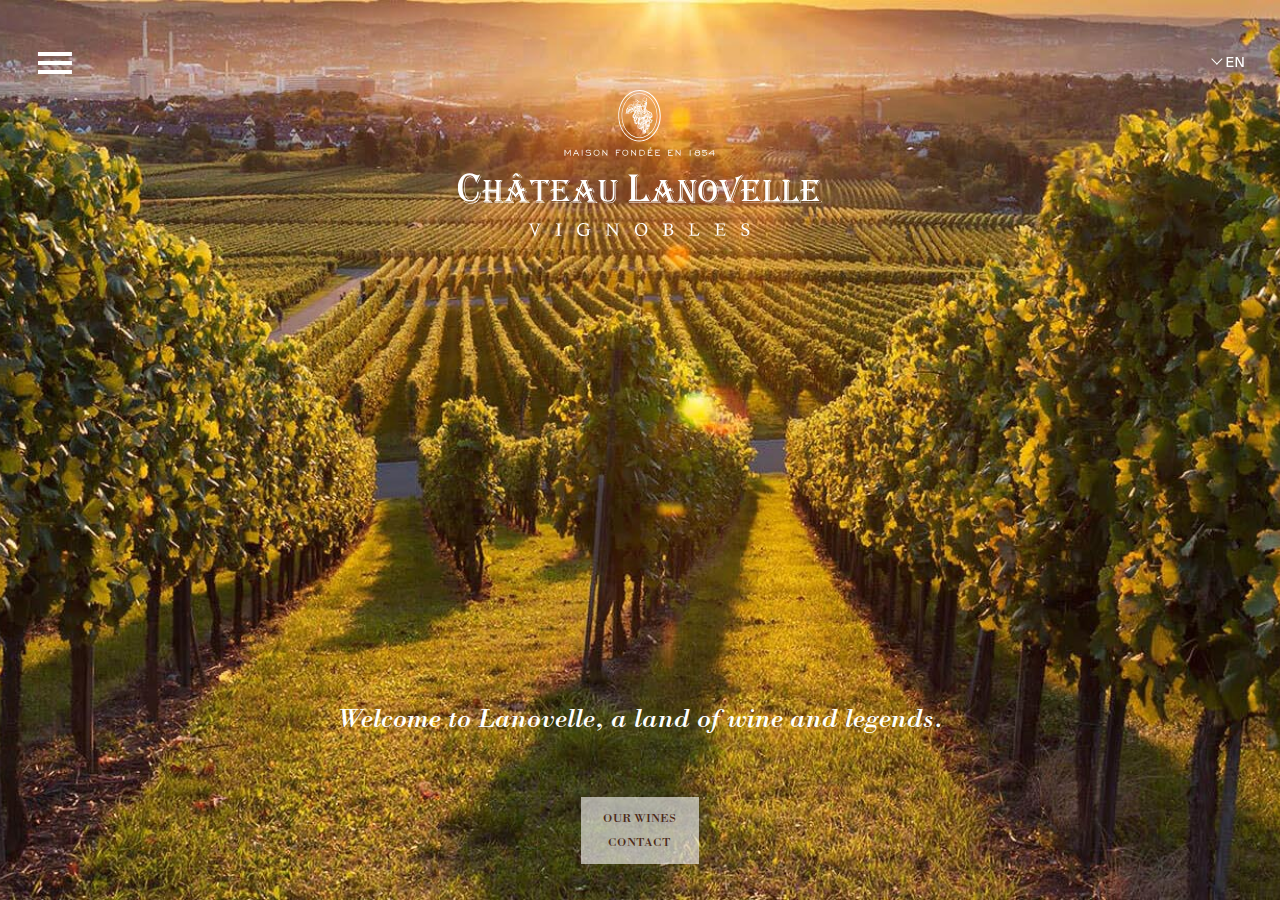
==== commit adc5cd64: "update index.html" ====
--- a/index.html
+++ b/index.html
@@ -98,7 +98,7 @@
 	</header>
 	<div class="container">
 		<div class="row landing-page">
-			<div class="col-xxl-4 col-xl-4 col-lg-4 col-md-6 col-sm-6 col-8 landing-page-logo">
+			<div class="col-xxl-3 col-xl-4 col-lg-4 col-md-6 col-sm-6 col-8 landing-page-logo">
 				<a class="logo-link" href="index.html"><img class="logo" src="img/chateau lanovelle logo-home.svg"></a>
 			</div>
 		</div>
--- a/css/style.css
+++ b/css/style.css
@@ -295,6 +295,9 @@
     -webkit-box-pack: center;
         -ms-flex-pack: center;
             justify-content: center;
+}
+.page-logo.hide-2, .wine-logo.hide-3, .history-logo.hide-4, .wine-logo-1.hide-5{
+    visibility: hidden;
 }
 .page-logo{
     margin-top: 100px;
@@ -466,7 +469,7 @@
     margin-top: 6px;
 }
 .open .story{
-    margin-top: 120px;
+    margin-top: 82px;
     opacity: 0;
     -webkit-animation: fadeinRight .5s ease forwards;
             animation: fadeinRight .5s ease forwards;
--- a/css/landing.css
+++ b/css/landing.css
@@ -42,20 +42,20 @@
     transition: opacity 1s ease-in-out 0s;
 }
 
-.overlay{
+/*.overlay{
     position: absolute;
     top: 0;
     left: 0;
     width: 100vw;
     height: 100vh;
     background-color: rgba(255,255,255,0.4);
-}
+}*/
 .line{
-    background-color: #313233;
+    background-color: #fff;
 }
 .lang-switch-ourwines {
     pointer-events: all;
-    color: #313233!important;
+    color: #fff!important;
     padding-left: 0rem;
     padding-right: 0.5rem;
     -webkit-transition: .35s;
@@ -76,6 +76,9 @@
 .landing-page-logo{
     position: absolute;
     top: 10%;
+}
+.landing-page-logo.hide-1{
+    visibility: hidden;
 }
 .logo{
     width: 100%;
@@ -102,13 +105,13 @@
 .baseline h1{
     font-family: "bodonistditalic";
     font-size: 1.75rem;
-    color: #4d2a18;
+    color: #fff;
 }
 .footDiv{
     position: absolute;
     bottom: 4%;
     text-align: center;
-    background-color: rgba(255,255,255,.5);
+    background-color: rgba(255,255,255,.6);
     padding: 0.9375rem 1.4375rem 0.3125rem 1.375rem;
 }
 .footDiv h6{
@@ -133,6 +136,6 @@
 }
 @media(max-width: 632px){
     .baseline h1{
-        padding: 0 20px;
+        padding: 0 1.25rem;
     }
 }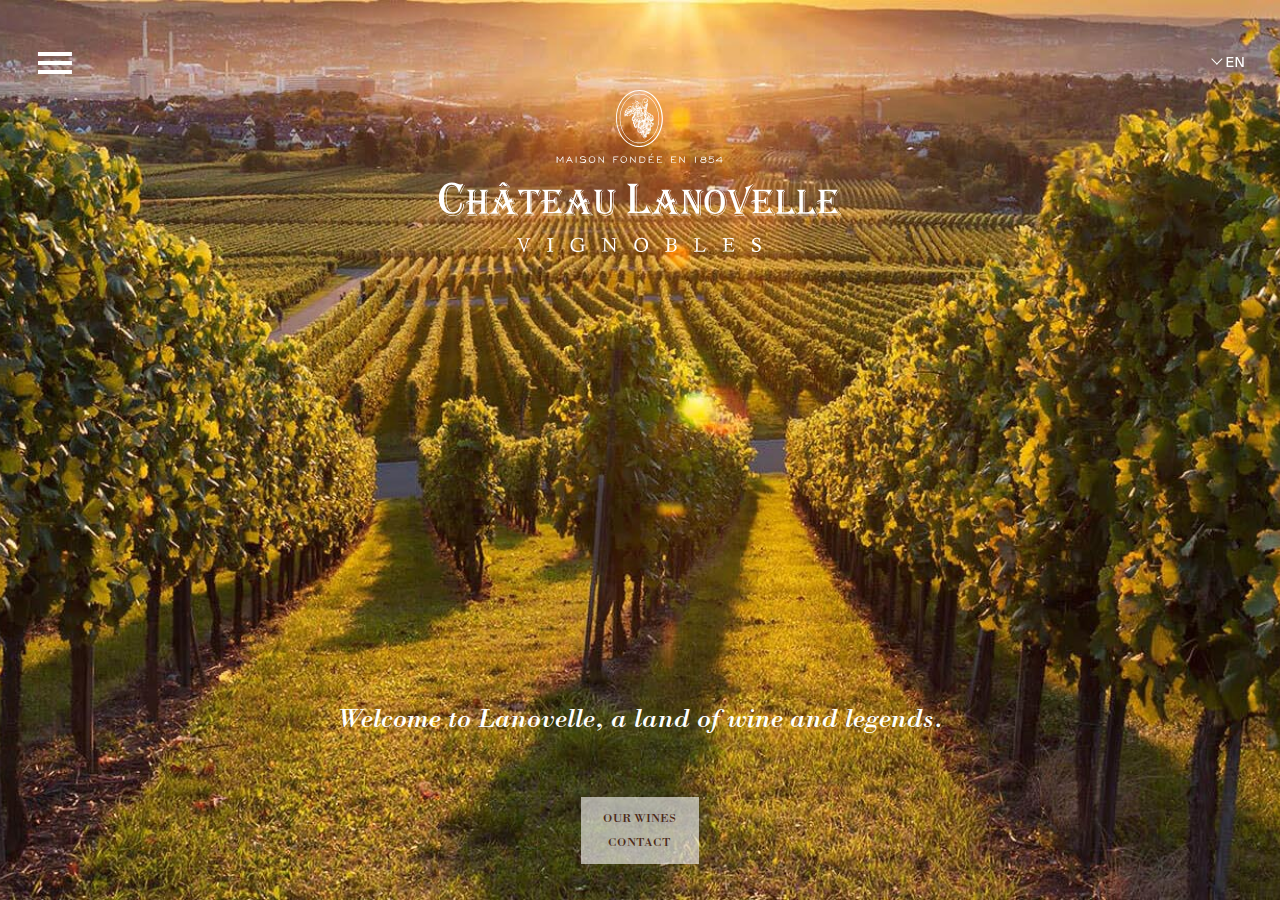
==== commit 7b30a15b: "update html files" ====
--- a/index.html
+++ b/index.html
@@ -85,6 +85,7 @@
 				<li class="dash"><a href="#">—</a></li>
 				<li class="tablede"><a href="table.html">THE TABLE LANOVELLE… TO SHARE</a></li>
 				<li class="visiting"><a href="visiting.html">VISITING CHÂTEAU LANOVELLE</a></li>
+				<li class="authenticate"><a href="authenticate.html">AUTHENTICATE YOUR BOTTLE</a></li>
 				<li class="dash"><a href="#">—</a></li>
 				<li class="contacts"><a class="contact" href="contact.html">CONTACT</a></li>
 				<li class="news"><a class="contact" href="#">NEWS</a></li>
--- a/css/landing.css
+++ b/css/landing.css
@@ -129,11 +129,11 @@
 .footDiv a{
     text-decoration: none;
 }
-@media(min-width: 1200px){
+/*@media(min-width: 1200px){
     .landing-page-logo{
         width: 30.333333%;
     }
-}
+}*/
 @media(max-width: 632px){
     .baseline h1{
         padding: 0 1.25rem;
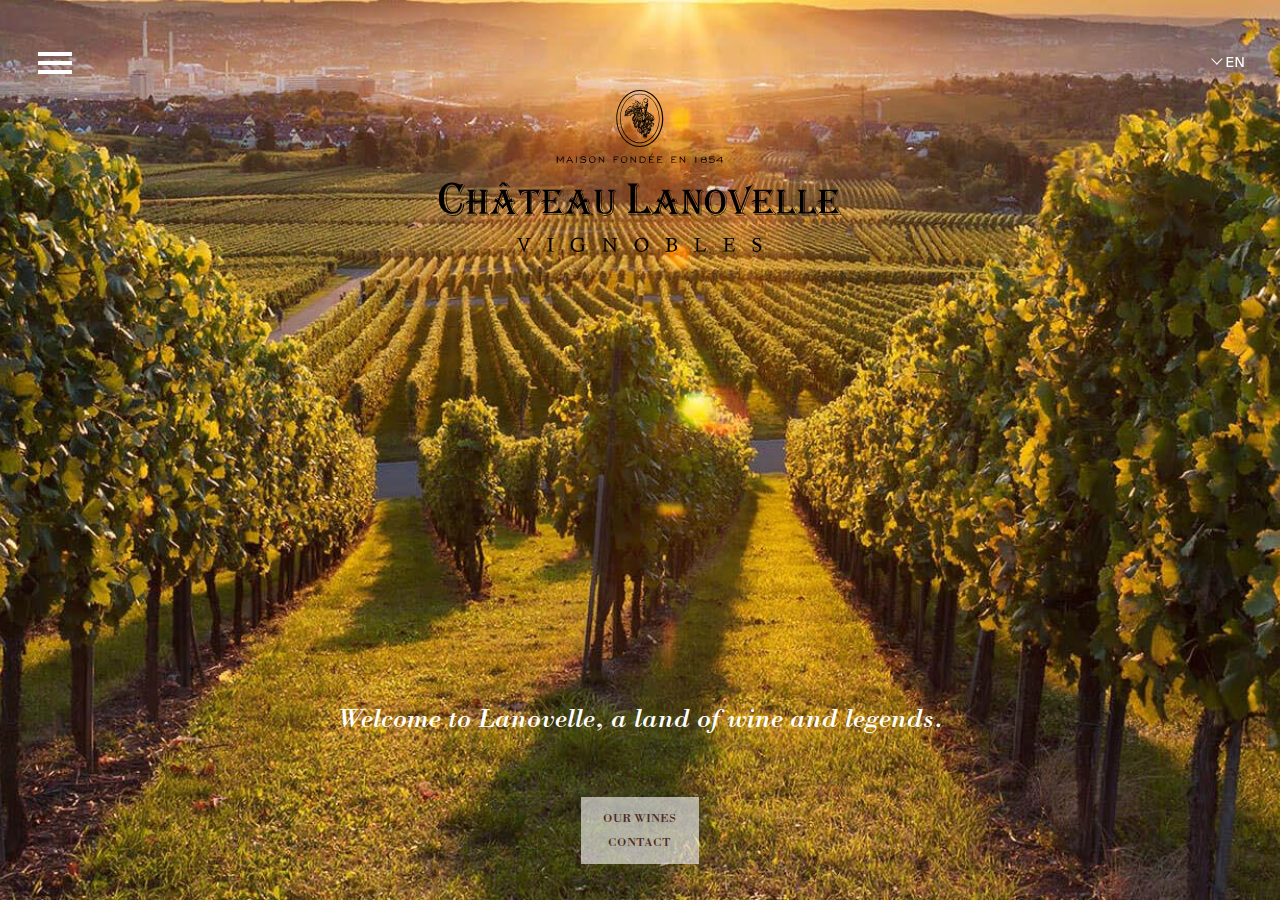
==== commit e6eca68b: "Add files via upload" ====
--- a/index.html
+++ b/index.html
@@ -100,7 +100,616 @@
 	<div class="container">
 		<div class="row landing-page">
 			<div class="col-xxl-3 col-xl-4 col-lg-4 col-md-6 col-sm-6 col-8 landing-page-logo">
-				<a class="logo-link" href="index.html"><img class="logo" src="img/chateau lanovelle logo-home.svg"></a>
+				<a class="logo-link" href="index.html"><!-- <img class="logo" src="img/chateau lanovelle logo-home.svg"> -->
+					<svg xmlns="http://www.w3.org/2000/svg" xmlns:xlink="http://www.w3.org/1999/xlink" x="0px" y="0px"
+						 viewBox="0 0 271.1 109">
+						<title>chateau lanovelle logo</title>
+						<path class="st0" d="M135.2,38.4c-8.7,0-15.8-8.6-15.8-19.2S126.4,0,135.2,0S151,8.6,151,19.2S143.9,38.4,135.2,38.4z M135.2,0.7
+							C126.8,0.7,120,9,120,19.2s6.8,18.5,15.1,18.5s15.1-8.3,15.1-18.5S143.5,0.7,135.2,0.7z"/>
+						<path class="st0" d="M135.2,35.9c-7.3,0-13.3-7.5-13.3-16.7s6-16.7,13.3-16.7s13.3,7.5,13.3,16.7S142.5,35.9,135.2,35.9z M135.2,2.8
+							c-7.1,0-12.9,7.3-12.9,16.3s5.8,16.3,12.9,16.3s12.9-7.3,12.9-16.3S142.3,2.8,135.2,2.8z"/>
+						<g>
+							<path class="st0" d="M138.3,29.7c0-0.1,0-0.2,0-0.3c0,0.1,0,0.3,0,0.4s0,0.1,0,0.1C138.3,29.9,138.3,29.8,138.3,29.7z"/>
+							<path class="st0" d="M138.4,30.2v0.1c0,0.1,0,0.2,0.1,0.2C138.5,30.5,138.5,30.3,138.4,30.2z"/>
+							<path class="st0" d="M135.1,9.9c0.1,0,0.3,0,0.4,0c0.1,0,0.1,0,0.1-0.1l0,0C135.4,9.8,135.3,9.8,135.1,9.9c-0.1-0.1-0.2-0.1-0.3,0
+								l0,0c0,0-0.1,0.1-0.1,0.2h0.2C135,10,135,9.9,135.1,9.9z"/>
+							<path class="st0" d="M137.9,18.1l-0.2,0.9h0.2c0-0.3,0.1-0.5,0.1-0.8l0,0C138,18.1,137.9,18.1,137.9,18.1L137.9,18.1z"/>
+							<path class="st0" d="M128.1,12.1l0.4-0.4c-0.2,0.1-0.4,0.3-0.6,0.5v0.1h0.1C128,12.2,128.1,12.1,128.1,12.1z"/>
+							<path class="st0" d="M138.2,19.4L138.2,19.4c0-0.3,0-0.6,0.1-0.9c0-0.1,0-0.1,0.1-0.2l-0.1-0.1C138.1,18.6,138.1,19,138.2,19.4z"/>
+							<path class="st0" d="M135.5,18.6L135.5,18.6c-0.2,0.4-0.6,0.7-0.5,1.3l0.1-0.2c0-0.1,0.1-0.3,0.2-0.4l0.2-0.4
+								C135.4,18.8,135.5,18.6,135.5,18.6z"/>
+							<path class="st0" d="M132.4,18.3c-0.1-0.1-0.2-0.1-0.3,0s-0.1,0.1-0.2,0.2l-0.4,0.4l0.1,0.5C131.7,18.9,132.1,18.6,132.4,18.3z"/>
+							<path class="st0" d="M133.4,22.4c-0.3,0.4-0.4,0.9-0.4,1.4c0-0.1,0.1-0.2,0.1-0.3C133.2,23.1,133.3,22.8,133.4,22.4
+								c0.1,0.1,0.1,0.1,0.1,0.1C133.5,22.4,133.5,22.4,133.4,22.4L133.4,22.4z"/>
+							<path class="st0" d="M133.3,22L133.3,22L133.3,22L133.3,22z"/>
+							<path class="st0" d="M132.6,9.6l0.1-0.1c-0.4,0.1-0.7,0.4-1,0.6l0.2,0.1c0,0,0-0.1,0.1-0.2C132.2,10,132.4,9.8,132.6,9.6z"/>
+							<path class="st0" d="M131.9,10.3c0,0.1,0,0.1,0.2,0.2l0,0l0,0L131.9,10.3z"/>
+							<path class="st0" d="M135.2,28.3c0.1-0.5,0.3-1,0.4-1.5l-0.1-0.1c-0.1,0.3-0.3,0.7-0.4,1C135,27.9,135.1,28.1,135.2,28.3z"/>
+							<path class="st0" d="M143.8,22c-0.2-0.2-0.6-0.4-0.5-0.8c0,0,0-0.1,0.1-0.1s0.2,0,0.3-0.1c0.3,0,0.6-0.2,0.8-0.4
+								c0.5-0.5,0.6-1.1,0.4-1.8c-0.1-0.6-0.4-1.2-0.8-1.8c-0.2-0.3-0.5-0.4-0.8-0.4c-0.1,0-0.3,0-0.3-0.1c-0.3-0.3-0.6-0.6-1-0.8
+								c-0.3-0.1-0.5-0.2-0.7-0.3c-0.4-0.3-0.8-0.6-1.1-1c-0.2-0.2-0.3-0.4-0.2-0.7c0-0.1,0-0.1,0-0.2c0.1-0.3,0.1-0.7,0.2-1
+								c0.1-0.4,0.2-0.8,0.3-1.2s0.2-0.6,0.3-1c0,0,0-0.1,0-0.2s0-0.4,0-0.6s0-0.5,0-0.7s-0.3-0.3-0.4-0.2C140.2,9,140.1,9,140,9
+								c-0.2,0-0.3,0.1-0.4,0.2l-1,1.1c0.3,0.2,0.4,0.6,0.3,1h-0.7h-0.1c-0.1-0.1-0.3-0.3-0.4-0.4c-0.1-0.1-0.1-0.2-0.2-0.3
+								c-0.1-0.2-0.2-0.4-0.2-0.7c-0.1-0.4-0.1-0.9,0-1.3c0.1-0.2,0.1-0.4,0.1-0.6c0.1-0.5,0.3-1,0.7-1.4c0.3-0.4,0.8-0.6,1.3-0.6
+								c0.3,0,0.8,0.4,0.9,0.7c0.1,0.5-0.2,1-0.6,1.3l-0.3,0.2c-0.3,0.2-0.7,0.2-0.8-0.2c0-0.1-0.1-0.3-0.1-0.4V7.4h-0.1
+								c-0.1,0.1-0.1,0.2-0.2,0.3c-0.1,0.4,0,0.7,0.2,1c0,0.1,0.1,0.1,0.2,0.1c0.5,0.1,1.1,0,1.5-0.4c0.2-0.2,0.3-0.3,0.5-0.5
+								c0.4-0.5,0.4-1.3,0-1.7c-0.2-0.2-0.4-0.3-0.7-0.5h-0.1c-0.2,0-0.4,0-0.6,0c-0.2,0-0.5,0.1-0.7,0.2c-0.2,0-0.4,0.1-0.6,0.3
+								c-0.5,0.5-0.8,1-1,1.7c-0.2,0.5-0.2,1.1-0.2,1.6s0.1,1,0.3,1.4c0.1,0.3,0.2,0.5,0.3,0.8c-0.1,0.1-0.3,0.1-0.5,0.2
+								c-0.1,0-0.3,0-0.4,0c-0.1,0-0.1-0.1-0.1-0.1c0-0.1,0-0.3,0-0.4c0.1-0.3,0.2-0.7,0.2-1.1c0-0.1-0.1-0.1-0.1-0.2
+								c0-0.1-0.1-0.1-0.1-0.2c0-0.1,0.1-0.2,0.1-0.3c0.1-0.2,0-0.4-0.2-0.4L136,9c0-0.2,0-0.4,0-0.5s0-0.2-0.1-0.2c0,0-0.2,0-0.2,0.1
+								s-0.2,0.2-0.3,0.3V8.6l-0.2-0.2L135,8.6v0.1c0,0.2,0,0.4,0,0.5c-0.1-0.3-0.2-0.5-0.3-0.8c-0.1-0.2-0.1-0.3-0.4-0.2
+								c-0.1-0.2-0.1-0.4-0.2-0.6c-0.1-0.2-0.1-0.2-0.2-0.2s-0.2,0.1-0.3,0.2l-0.1-0.1c-0.3-0.3-0.7-0.5-1.1-0.4c-0.1,0-0.1,0.1-0.2,0.2
+								c0,0.1,0,0.2,0,0.2c0,0.2,0.1,0.5,0.2,0.7c-0.1,0-0.2-0.1-0.2-0.1c-0.1,0-0.2,0-0.2,0c0,0.1,0,0.1,0,0.2c0,0.1,0.1,0.2,0.2,0.3
+								l0.2,0.4c0-0.2-0.1-0.4-0.3-0.6l0,0l0,0l0,0l0,0l0.2,0.1l0.2,0.1c0-0.1,0-0.1,0-0.2c0-0.2,0-0.4-0.1-0.6c0-0.1,0-0.1-0.1-0.2
+								c0-0.1,0-0.2,0.1-0.2c0.2,0,0.4,0.1,0.5,0.2c0.2,0.1,0.3,0.3,0.5,0.4c0.1,0,0.1,0.1,0.2,0.1c0-0.1,0-0.1,0.1-0.2c0,0,0,0,0-0.1l0,0
+								c0.1,0.2,0.2,0.4,0.2,0.7c0,0,0,0.1-0.1,0.1l-0.7,0.3c-0.1-0.1-0.1-0.3,0.1-0.3l0.4-0.2c-0.1-0.1-0.4,0-0.7,0.2
+								c0-0.1-0.1-0.1-0.1-0.2l-0.1-0.1c0,0.1,0,0.1,0,0.2v0.1c-0.1,0-0.2,0.1-0.3,0.1v0.1h0.1c0.1,0,0.1-0.1,0.2-0.1L133,9l0,0h0.1
+								l0.1,0.1l0.1,0.1c-0.1,0.2,0.1,0.3,0.1,0.4c-0.2,0.1-0.4,0.2-0.6,0.4c-0.2,0.1-0.4,0.3-0.5,0.5c0.1,0.1,0.1,0.2,0.1,0.2
+								c0,0.1,0.1,0.1,0.1,0.2c-0.6,0-1.1,0.3-1.6,0.6c0,0-0.2,0.1-0.2,0s0-0.2,0.1-0.2c0.2-0.1,0.3-0.2,0.5-0.3c0.1,0,0.1-0.1,0-0.2
+								s-0.1-0.1-0.1-0.1l-0.2-0.4l0.6-0.2c-0.1-0.2-0.4-0.1-0.7,0.2l-0.4-0.3c0.2-0.1,0.4-0.1,0.6,0c0.1-0.1,0.1-0.2,0-0.3
+								c-0.2-0.3-0.3-0.5-0.5-0.7v0.1c0-0.1-0.1-0.1,0-0.3c0.2,0,0.4,0.1,0.6,0.2c0.1,0.1,0.1,0.2,0.3,0.2s0.1-0.2,0.1-0.3c0,0,0,0,0-0.1
+								c-0.1,0-0.1,0-0.2,0c-0.1,0-0.1,0-0.1,0.1s0,0.1,0,0.1c-0.3-0.2-0.6-0.4-1-0.3c-0.1,0-0.2,0-0.2,0c0.1,0.1,0.1,0.1,0.2,0.2
+								c0.4,0.2,0.7,0.6,0.8,1c-0.2,0-0.5,0-0.7,0.2c-0.1,0.1-0.1,0.1,0,0.2c0.2,0.1,0.3,0.2,0.4,0.3c0.1,0.1,0.2,0.2,0.3,0.3
+								c-0.1,0-0.1,0-0.2,0l-0.5-0.1c-0.3-0.1-0.5-0.1-0.8-0.1c-0.4,0-0.8,0-1.3,0.1c-0.2,0-0.3,0.1-0.4,0.1s-0.1,0.2,0,0.2l0.1,0.1
+								c-0.1,0.1-0.1,0.2-0.2,0.2c-0.5,0.1-1,0.4-1.5,0.7l-0.1,0.1c0.1,0,0.1,0.1,0.2,0.1l0.5,0.1c-0.2,0.2-0.4,0.4-0.5,0.5
+								c-0.2,0.2-0.3,0.3-0.5,0.4c-0.1,0.2,0,0.2,0,0.2h0.1l-0.2,0.3c0,0.1-0.1,0.2-0.2,0.3c-0.1,0.2-0.2,0.3-0.3,0.4
+								c-0.1,0.1-0.1,0.2-0.1,0.3s0.2,0.1,0.3,0h0.1c-0.2,0.3-0.4,0.7-0.6,1v0.1c0.1,0,0.1,0.1,0.2,0.1c0,0,0.1,0,0.2,0
+								c0.1-0.2,0.2-0.3,0.3-0.5c0.2-0.2,0.4-0.4,0.6-0.6c0.1-0.1,0.1-0.2,0-0.2s-0.2,0-0.3,0c-0.1,0-0.2,0.1-0.3,0.1l0.2-0.3
+								c0.2-0.3,0.4-0.5,0.7-0.7l0,0c0-0.1,0.1-0.1,0.1-0.2l-0.1-0.1H126v-0.1c0.3-0.3,0.6-0.5,1-0.7c0.1,0,0.1-0.1,0.2-0.2l0.3-0.2
+								c0.1-0.1,0.2-0.3,0.3-0.4v-0.1c0.1-0.1,0.2-0.3,0.4-0.2l0,0l0,0c0.2-0.2,0.2-0.3,0-0.5L128,11l0.9-0.1c-0.2,0.2-0.4,0.3-0.3,0.6
+								h0.3c-0.2-0.1-0.1-0.3,0-0.3l0.2-0.1c0,0,0.1-0.1,0.1-0.2h0.3c-0.1,0.1-0.3,0.4-0.4,0.4c-0.1,0-0.1,0.1-0.1,0.2h0.2l1.1,0.2h0.2
+								l0.5,0.1V12l-0.5,0.2v-0.1l0.1-0.2c-0.3-0.1-0.4,0.3-0.7,0.2l0.3-0.2v-0.1c-0.1,0-0.2,0-0.2,0.1c-0.1,0.1-0.2,0.3-0.4,0.3l-0.2,0.5
+								l0.2-0.2c0.1-0.1,0.2-0.1,0.2-0.2l-0.2,0.3l0,0c0.1,0,0.2,0,0.2-0.1c0.1-0.2,0.3-0.3,0.5-0.3l-0.4,0.4v0.1h0.1
+								c0.1-0.1,0.2-0.2,0.3-0.3c0.1-0.2,0.4-0.3,0.6-0.2l-0.8,0.6v0.1c0.1,0,0.1,0,0.2-0.1c0.3-0.2,0.7-0.4,1-0.6l0.2,0.1
+								c-0.4,0.2-0.8,0.4-1.1,0.7l0,0h0.2c0.2-0.1,0.3-0.2,0.5-0.3s0.3-0.1,0.5-0.2h0.1v0.1l-0.4,0.2c-0.3,0.1-0.6,0.3-0.9,0.5
+								c-0.1,0.1-0.2,0-0.3,0c-0.1-0.1-0.3-0.2-0.4-0.3c-0.1-0.1-0.3-0.1-0.4-0.1c-0.4-0.1-0.7-0.1-1.1-0.1c-0.3,0-0.6,0.1-1,0.2
+								c-0.3,0-0.5,0.3-0.7,0.5l0,0c0,0.1,0,0.1-0.1,0.1c0,0,0,0-0.1,0c-0.1,0.2-0.2,0.4-0.2,0.6c0,0.1,0,0.1,0,0.2c0-0.1,0.1-0.1,0.1-0.2
+								c0.1-0.5,0.4-0.9,0.7-1.1c-0.2,0.4-0.3,0.7-0.5,1.1h0.1l0.1-0.1c0.1-0.3,0.3-0.5,0.4-0.8c0.1-0.1,0.2-0.2,0.3-0.3
+								c0-0.1,0.1-0.1,0.2-0.1c-0.2,0.4-0.6,0.7-0.6,1.3c0.1-0.1,0.1-0.1,0.2-0.2c0.1-0.2,0.1-0.3,0.2-0.5c0.1-0.1,0.2-0.2,0.3-0.3
+								c0.1-0.1,0.2-0.2,0.3-0.3c0,0,0,0.1-0.1,0.1l-0.5,0.9V14c0.2-0.1,0.4-0.3,0.5-0.5s0.3-0.3,0.4-0.5c0-0.1,0.1-0.1,0.2-0.1l-0.7,0.9
+								l0,0c0-0.1,0.1-0.1,0.1-0.1s0.1,0,0.1,0.1c0.1-0.4,0.5-0.6,0.8-0.8c0,0,0.1,0,0.2,0c-0.1,0.2-0.3,0.3-0.4,0.5
+								c-0.3,0.4-0.3,0.4-0.3,0.4l0.6-0.7l0,0c0.1-0.1,0.3-0.2,0.4-0.1c-0.3,0.4-0.8,0.7-1,1.2c-0.3-0.1-0.7-0.1-1,0
+								c-0.5,0.1-0.9,0.3-1.3,0.5l-0.1,0.1L126,15c-0.1,0.2-0.2,0.5-0.4,0.8h0.2c0.1-0.5,0.4-0.9,0.9-1.1c-0.2,0.3-0.4,0.6-0.5,1
+								c0.1,0,0.2-0.1,0.2-0.2c0.1-0.4,0.4-0.7,0.7-1l0.1-0.1c-0.2,0.4-0.7,0.7-0.7,1.1c0.1,0,0.2,0,0.2-0.1c0.2-0.4,0.4-0.7,0.8-1
+								c0,0.1-0.1,0.2-0.2,0.2c-0.2,0.3-0.4,0.6-0.5,1c0,0,0,0.1-0.1,0.1s-0.2,0.1-0.3,0.2c-0.2,0.2-0.6,0.3-0.9,0.3
+								c-0.1,0-0.1,0.1-0.2,0.1v0.1c0,0.1,0,0.2,0.1,0.2c-0.1,0,0,0.1,0,0.1c0,0.1,0,0.1,0,0.2s-0.1,0.2-0.1,0.4l0.2-0.1
+								c0,0.1,0,0.1,0,0.2s0.1,0.2,0.2,0.2c0.2,0,0.3,0,0.5-0.1s0.4-0.2,0.6-0.3c0,0.1,0,0.1,0,0.2s0,0.2,0,0.2s0.2,0.1,0.3,0.1
+								c0.4-0.2,0.9-0.5,1.3-0.7c0,0.1,0,0.1,0.1,0.2s0.1,0.2,0.2,0.1c0.2-0.1,0.3-0.1,0.4-0.2c0.3-0.3,0.7-0.7,1-1l0.1-0.1
+								c0.1,0,0.2,0,0.3,0.1c0.2,0.1,0.3,0.1,0.5,0s0.3-0.3,0.4-0.5l0.1-0.1c-0.1,0.2-0.2,0.3-0.3,0.5c-0.1,0.2-0.1,0.4,0.2,0.4l0,0
+								c0,0.1-0.1,0.2-0.1,0.3c0,0.2-0.3,0.4-0.1,0.6l-0.2,0.2c-0.7,0.6-1,1.5-1,2.4c0,0.3,0.1,0.6,0.3,0.8c0.2,0.2,0.4,0.4,0.7,0.4
+								c-0.3-0.1-0.5-0.4-0.6-0.7c-0.2-0.6-0.1-1.2,0.2-1.7l0,0l0,0l0,0c0,0,0,0,0,0.1c-0.2,0.5-0.3,1.1-0.1,1.6c0.1,0.2,0.2,0.4,0.3,0.5
+								c0.2,0.1,0.3,0.2,0.5,0.3l0,0c-0.1,0-0.1,0-0.2,0c0,0-0.1,0-0.1-0.1v0.1c-0.1,0.3-0.2,0.7-0.2,1c0,0.4,0.2,0.7,0.5,0.9
+								c0.1,0,0.1,0.1,0.1,0.2c0,0.4,0,0.8,0.1,1.3c0.1,0.4,0.4,0.8,0.8,1c0.2,0.1,0.3,0.2,0.5,0.2c0.1,0,0.2,0,0.2-0.1
+								c-0.4,0-0.7-0.1-0.9-0.5c-0.3-0.5-0.4-1.2-0.3-1.8v0.1c0,0.2,0,0.4,0,0.6c0,0.4,0.2,0.8,0.4,1c0.1,0.2,0.4,0.4,0.6,0.4
+								c0.3,0,0.6-0.2,0.8-0.5c0.2-0.2,0.3-0.4,0.5-0.6h0.1l-0.1,0.3l-0.1,0.2c0,0.1-0.1,0.2-0.2,0.2c0.1,0.2,0.2,0.3,0.3,0.5
+								c-0.2,0.3-0.4,0.6-0.4,1c-0.2,0.6-0.2,1.3,0.1,1.9c0.1,0.3,0.2,0.5,0.5,0.6l0,0c-0.1-0.1-0.2-0.2-0.3-0.3c-0.2-0.4-0.2-0.9-0.1-1.4
+								c0.1-0.4,0.2-0.8,0.3-1.1c0-0.1,0.1-0.3,0.3-0.3c0.1,0,0.1,0,0.1-0.1s0.1-0.2,0.1-0.2c0.2-0.1,0.4-0.2,0.7-0.3c0.1,0,0.3,0,0.4,0
+								c0,0.2-0.1,0.3-0.3,0.4c-0.1,0.1-0.2,0.2-0.1,0.3c0.1,0,0.1,0.1,0.1,0.2l0.1-0.2c0.1,0.1-0.2,0.3,0.1,0.3l0.1-0.1
+								c0.1,0.1,0.1,0.2,0.1,0.4c0,0.1,0.1,0.1-0.1,0.2C136,27,136,27,136,27.2c-0.1,0.2-0.1,0.4-0.1,0.6c-0.1,0.2-0.2,0.4-0.3,0.6
+								s-0.2,0.3-0.3,0.5c0.1-0.2,0.1-0.4,0.2-0.6c0.1-0.4,0.3-0.9,0.4-1.3c0,0,0-0.2,0-0.1l-0.1,0.1l-0.4,1.3c0,0,0,0,0,0.1
+								s-0.1,0.2-0.1,0.2c-0.1,0-0.2,0-0.3,0l0,0c-0.2-0.2-0.2-0.6,0-0.9v-0.1c0.1-0.4,0.3-0.7,0.4-1c0-0.1-0.1-0.2-0.1-0.3
+								c-0.3,0.4-0.5,0.9-0.6,1.4c0-0.2,0-0.3,0-0.5c0-0.5,0.3-0.9,0.6-1.3c0.1,0,0.1-0.2,0.1-0.3c-0.3,0.2-0.6,0.4-0.7,0.8
+								c-0.2,0.4-0.3,0.8-0.3,1.2c-0.1,0.3,0,0.6,0.1,0.9s0.3,0.6,0.7,0.6c0.1,0,0.1,0,0.2,0l0.5-0.2l0,0c0.1-0.1,0.2-0.2,0.3-0.3
+								c0,0,0,0,0.1-0.1c0.4-0.5,0.7-1.1,0.7-1.7c0-0.1,0-0.1,0-0.2l-0.1,0.1c0,0.1,0,0.1-0.1,0.2c0,0.4-0.2,0.8-0.4,1.1
+								c-0.1,0.1-0.1,0.2-0.2,0.3c0.3-0.6,0.5-1.2,0.5-1.9l0.2,0.1c0-0.1,0-0.2,0-0.2c-0.1-0.3-0.2-0.5-0.3-0.7c0-0.1-0.1-0.1-0.1-0.1
+								l0.1-0.2l0.3,0.2c0.1,0,0.1,0.1,0.1,0.2l0,0c0.2,0.5,0.2,1.1,0,1.6c-0.1,0.5-0.4,0.9-0.7,1.3l0,0l0,0l-0.1,0.1
+								c-0.1,0.1-0.1,0.1-0.2,0.1c-0.1,0.9,0.4,1.2,1.3,1.3c-0.1,0.6-0.1,1.1,0.2,1.6c0,0.1,0.1,0.3,0.2,0.4c0.1,0.2,0.3,0.3,0.5,0.4
+								c-0.1-0.1-0.3-0.2-0.3-0.4c-0.1-0.3-0.2-0.7-0.3-1.1c0-0.2,0-0.5,0.1-0.7c0-0.1,0.2-0.2,0.4-0.4c-0.1,0.2-0.2,0.4-0.2,0.6
+								c-0.2,0.5-0.1,1.1,0.3,1.5c0.3,0.3,0.7,0.5,1.1,0.3c0.2-0.1,0.4-0.2,0.5-0.4l0,0l0.2-0.2v0.1c0,0,0,0,0-0.1s0.1-0.2,0.1-0.3
+								c0-0.3,0-0.5,0-0.8l0,0l0,0l0,0h0.1l-0.1,0.8l0,0c0-0.1,0.1-0.5,0.1-0.7c0-0.1,0-0.3,0-0.5c-0.1,0.1-0.2,0.2-0.3,0.3
+								c-0.1,0.1-0.2,0.1-0.4,0.1l-0.1-0.1c0.3-0.1,0.6-0.2,0.7-0.5c0.2-0.3,0.3-0.6,0.4-0.9c0.1-0.5,0.1-1,0-1.5c0-0.1,0-0.1,0-0.2
+								c-0.1-0.2-0.1-0.3-0.2-0.5c-0.1,0.1-0.2,0.1-0.3,0.2l-0.1,0.1c0,0.4,0,0.8,0,1.1c0,0.5-0.1,0.9-0.2,1.4c0.1-0.8,0-1.7,0.1-2.6h-0.1
+								h-0.1c0,0.9-0.1,1.9-0.3,2.8l0,0c0-0.2,0-0.5,0-0.7v-0.1c-0.1-0.3-0.1-0.6,0-0.9c0-0.3,0.1-0.7,0.2-1c0-0.1-0.1-0.1-0.1-0.3
+								c-0.1,0.3-0.1,0.6-0.2,0.8c0,0.3-0.1,0.7-0.1,1c0,0.1-0.1,0.3-0.1,0.4s0,0.2,0,0.3c0.1,0.3,0.1,0.3-0.1,0.4c0,0,0,0-0.1,0.1V30l0,0
+								l0,0l0,0c-0.2,0-0.2-0.2-0.3-0.3c-0.2-0.5-0.2-1.1-0.1-1.7c0.1-0.3,0.2-0.6,0.3-0.8c0-0.1,0.1-0.1,0.1-0.2l0,0c0,0.1,0,0.1,0,0.2
+								c-0.1,0.5-0.2,0.9-0.3,1.4c0.1-0.5,0.2-1,0.4-1.6c0-0.1,0-0.1,0.1-0.1c-0.1,0.4-0.2,0.8-0.3,1.2c0,0.2-0.1,0.4-0.1,0.6
+								c0,0.1,0,0.2,0.1,0.3c0-0.3,0.1-0.5,0.1-0.8c0.1-0.4,0.2-0.8,0.3-1.2c0-0.1,0.1-0.3,0.3-0.3s0.3-0.2,0.5-0.2c0.2-0.1,0.3,0,0.4,0.2
+								v0.1l0,0c0.1,0.2,0.2,0.3,0.2,0.5c0,0.1,0.1,0.2,0.1,0.3c0.1,0.2,0.1,0.4,0.2,0.6l0,0c-0.1,0.5-0.2,0.9-0.3,1.4
+								c0,0.1-0.1,0.1-0.1,0.2c0,0,0-0.1,0.1-0.1s0.2,0,0.3,0h-0.1c0,0,0.1-0.1,0.2-0.1h0.1l0.5-0.2c0.2-0.1,0.4-0.3,0.4-0.6
+								c0-0.1,0-0.2,0.1-0.2l0.1-0.1l0,0c0,0.1,0,0.2-0.1,0.4c0-0.1,0.1-0.2,0.1-0.4c0-0.2,0.1-0.5,0.3-0.6c0.1-0.1,0.1-0.2,0.2-0.3
+								c0.2-0.4,0.3-0.9,0.3-1.3c0-0.2,0-0.5-0.1-0.7c0-0.1,0-0.1,0-0.2c0-0.2,0.1-0.4,0.1-0.5l0.1-0.1h0.1l0,0c0.1,0,0.1,0,0.2,0l0,0
+								c0.1,0,0.1,0,0.2,0c0,0,0.1-0.1,0.1-0.2l0.1,0.1c0.1,0,0.2-0.1,0.3-0.1c0.1-0.1,0.1-0.1,0.2-0.2c0.1-0.1,0.1-0.2,0.2-0.4
+								c0.1-0.4,0.1-0.7,0-1.1c-0.1-0.5-0.3-0.9-0.6-1.2c-0.1-0.1-0.1-0.2-0.1-0.2c0.1,0.1,0.2,0.2,0.3,0.3c0.2,0.3,0.4,0.6,0.5,0.9
+								c0.1,0.1,0.1,0.2,0.1,0.3l0,0c0,0.3,0,0.6,0,0.9c0-0.2,0.1-0.3,0.1-0.5c0.1,0,0.2-0.3,0.2-0.5c0-0.3-0.1-0.6-0.3-0.9
+								C144.1,22.4,144,22.2,143.8,22z M139.5,8.3c-0.3,0.1-0.6,0.2-0.9,0.2c-0.1,0-0.2-0.1-0.2-0.2l0,0c0.2,0.2,0.5,0.2,0.7,0.1
+								c0.2-0.1,0.3-0.1,0.5-0.2l0.3-0.1C139.8,8.2,139.7,8.3,139.5,8.3z M139.3,5.8h0.1c0.3-0.1,0.7,0.1,0.9,0.5c0.4,0.4,0.4,1,0,1.4
+								c0.2-0.4,0.3-0.8,0.1-1.2s-0.6-0.6-1-0.6C139.4,5.8,139.4,5.8,139.3,5.8L139.3,5.8z M127.8,11.6l-0.8,0.7l-0.6-0.2
+								c0.2-0.2,0.4-0.3,0.6-0.4C127.3,11.7,127.5,11.6,127.8,11.6L127.8,11.6z M128.9,11.5c0.1-0.2,0.2-0.3,0.5-0.5l-0.1-0.2l0.5,0.1
+								c-0.2,0.1-0.4,0.2-0.6,0.4C129.1,11.4,129,11.5,128.9,11.5z M129.9,11.4c0.2-0.1,0.3-0.2,0.5-0.3c-0.1,0-0.2-0.1-0.2-0.1
+								c-0.1,0.1-0.3,0.1-0.4,0.2c-0.1,0.2-0.3,0.2-0.5,0.1c0.2-0.1,0.3-0.2,0.4-0.3c0.1-0.1,0.1,0,0.1-0.1v-0.1l0.9,0.2
+								c-0.1,0.1-0.2,0.2-0.3,0.3C130.2,11.4,130.2,11.4,129.9,11.4z M139.7,31.3L139.7,31.3l-0.1,0.6h-0.1L139.7,31.3z M140.1,28
+								c0,0.2,0,0.4,0,0.6v0.1l0,0c0-0.1,0-0.1,0-0.2l-0.1-0.8C140,27.8,140.1,27.9,140.1,28z M144.1,20.6c0.3-0.3,0.5-0.8,0.6-1.2l0,0
+								C144.8,19.9,144.5,20.4,144.1,20.6z M143.1,17.6c0,0,0.1,0.1,0.1,0c0,0,0.1,0,0.1-0.1s0-0.1,0-0.2s0-0.2-0.1-0.4
+								c0.3,0,0.5,0.1,0.7,0.3c0.1,0.2,0.3,0.4,0.4,0.5c0.2,0.4,0.4,0.8,0.5,1.2c0,0.1,0,0.2,0,0.2c-0.2,0-0.2-0.2-0.2-0.3
+								c0-0.2,0-0.5-0.2-0.7c-0.2-0.3-0.4-0.6-0.6-0.9l-0.1-0.1c-0.1,0.2-0.1,0.4,0.1,0.6c0.2,0.3,0.4,0.6,0.5,1c0.1,0,0.3,0,0.3,0.2l0,0
+								c0,0.2,0,0.3,0,0.5c0,0.1-0.1,0.2-0.2,0.2l0,0c-0.2,0-0.2-0.1-0.2-0.3s0-0.3,0-0.4s0-0.3-0.1-0.4c0,0-0.1-0.1-0.1-0.2
+								c-0.1-0.2-0.1-0.3-0.2-0.6c0,0.1-0.1,0.1-0.1,0.1c0,0.1,0.1,0.3,0.1,0.4c0.1,0.3,0.2,0.5,0.2,0.8c0,0.1,0.1,0.2,0.1,0.4
+								c0,0.1,0,0.1,0,0.2l-0.2-0.8l-0.1,0.1c0-0.2-0.2-0.3-0.1-0.4s-0.3-0.4-0.4-0.4c-0.1,0-0.1,0.1-0.1,0.1v0.1c0.2,0.3,0.4,0.7,0.4,1.1
+								c0.1,0.2,0.1,0.5,0.2,0.7h-0.1c-0.1-0.1-0.1-0.2-0.2-0.4c-0.1-0.4-0.3-0.7-0.4-1.1c-0.1-0.1-0.1-0.2-0.2-0.3c0,0,0,0-0.1-0.1
+								c0-0.2-0.2-0.3-0.4-0.4c0-0.2,0-0.3-0.2-0.4v-0.1c0.1-0.2,0.2-0.4,0.4-0.5l-0.3,0.4c0,0-0.1,0.1,0,0.1l0.1,0.1h0.2
+								c0.1,0,0.1,0,0.2,0l-0.3-0.2l0.2-0.1C142.9,17.4,143,17.5,143.1,17.6z M141.9,26.4c0,0,0,0.1-0.1,0.1c-0.1-0.7-0.1-1.3-0.2-2
+								c-0.1,0-0.2,0.1-0.2,0.2c0.1,0.3,0.1,0.7,0,1c0,0.2,0,0.5,0,0.7c0,0,0-0.1-0.1-0.1c0-0.2,0-0.4-0.1-0.6s-0.1-0.6-0.1-1l-0.1-0.1
+								c0,0.4,0,0.8,0,1.3c-0.2-0.6-0.3-1.3-0.2-2c0,0.1,0.1,0.2,0.1,0.3c0.2-0.1,0.3-0.1,0.2-0.3c0-0.1,0-0.1,0-0.2h0.1
+								c0,0.1,0.1,0.2,0.1,0.3c0.3-0.1,0.1-0.4,0.2-0.6l0,0c0,0.1,0,0.2,0.1,0.3c0.1,0.1,0.1,0.1,0.2,0.2h0.1l-0.1-0.5l0,0
+								c0.1,0.1,0.1,0.1,0.2,0.2c0.3,0.5,0.4,1.1,0.3,1.7c0,0.3,0,0.5-0.1,0.8l-0.3-1.8h-0.1c0,0.1,0,0.2-0.1,0.3
+								C141.8,25.1,141.9,25.7,141.9,26.4z M141.4,28c0,0.2,0,0.3,0,0.5c0,0-0.1,0-0.2,0.1c-0.1-0.5-0.1-1-0.1-1.4l0,0
+								c0,0.1,0,0.2,0.1,0.3l0,0C141.2,27.5,141.3,27.8,141.4,28z M140.6,25.7L140.6,25.7C140.6,25.6,140.6,25.6,140.6,25.7
+								c-0.2-0.4-0.2-0.8-0.1-1.2C140.7,24.8,140.7,25.2,140.6,25.7C140.6,25.6,140.6,25.6,140.6,25.7z M139.9,23.7L139.9,23.7
+								C139.8,23.7,139.8,23.7,139.9,23.7c-0.2-0.1-0.3-0.1-0.4-0.2c0,0,0-0.1-0.1-0.1c0.1,0.1,0.2,0.1,0.3,0.2c0.3,0.1,0.6,0,0.9-0.1
+								c0.3-0.1,0.5-0.3,0.6-0.6c0.2-0.4,0.2-0.9,0.2-1.4c0-0.2,0-0.3,0-0.5l0,0c0.1,0.2,0.1,0.4,0.2,0.6c0,0.4,0,0.9-0.2,1.3
+								C141.1,23.5,140.5,23.8,139.9,23.7L139.9,23.7z M139.2,23.8L139.2,23.8c0.4,0.7,0.5,1.5,0.4,2.2c0,0.1,0,0.2,0,0.3h-0.1
+								c0-0.1,0-0.2,0-0.2C139.6,25.3,139.4,24.6,139.2,23.8z M138.1,25.5l0.1,0.5C138,25.9,138.1,25.7,138.1,25.5L138.1,25.5z M138,25.2
+								c0-0.1,0.1-0.3,0.1-0.4h0.1c0,0.2,0.1,0.3-0.1,0.4H138L138,25.2z M137.4,24.6L137.4,24.6c-0.2-0.1-0.4-0.2-0.6-0.3
+								c-0.1,0-0.1-0.1,0-0.2c0.2,0.3,0.5,0.5,0.9,0.4c0.6,0,1.1-0.4,1.3-1c0.1-0.2,0.1-0.4,0.2-0.6c0-0.2,0-0.5,0-0.7
+								c-0.1-0.2-0.1-0.5-0.2-0.7c0-0.1-0.1-0.1-0.1-0.2h0.2c0.1,0.2,0.1,0.4,0.2,0.6s0.2,0.3,0,0.5c0,0,0,0,0,0.1c0.1,0.2,0.1,0.5,0,0.8
+								s-0.2,0.5-0.3,0.8c-0.1,0.1-0.1,0.3-0.3,0.4s0,0.1-0.1,0.2C138.2,24.7,137.8,24.7,137.4,24.6z M137.2,26c0-0.4,0.2-0.7,0.5-0.9
+								L137.2,26z M137.7,25.4L137.7,25.4l-0.3,0.7h-0.1C137.4,25.9,137.6,25.7,137.7,25.4z M137.8,25.9L137.8,25.9c0.1,0.1,0.1,0.2,0,0.3
+								s-0.1,0.5-0.4,0.6h-0.1L137.8,25.9z M137.5,27.4L137.5,27.4c0.1-0.5,0.3-0.8,0.4-1.2h0.1c0,0.1,0,0.1,0,0.2l-0.4,1
+								c0,0.1-0.1,0.3-0.1,0.4s-0.1,0.1-0.1,0.2c0-0.1,0.1-0.2,0.1-0.3C137.4,27.6,137.4,27.5,137.5,27.4z M135.7,18.9
+								c-0.2,0.5-0.3,1-0.5,1.5l-0.1,0.3l0,0l0.1-0.2C135.2,19.9,135.3,19.4,135.7,18.9c0-0.1-0.1-0.2-0.2-0.2c-0.1,0.2-0.1,0.3-0.2,0.5
+								l-0.2,0.4c-0.1,0.2-0.1,0.5-0.2,0.7c0,0.1-0.1,0.3-0.2,0.3c-0.2,0-0.3-0.1-0.3-0.2c0-0.3,0-0.5,0.1-0.8c0-0.1,0.1-0.1,0.1-0.1
+								c0.2,0,0.2-0.2,0.3-0.3c0.1-0.2,0.2-0.3,0.3-0.5c0.1-0.1,0.1-0.2,0-0.3l-0.5,1c0.1-0.5,0.3-1,0.7-1.5c-0.4,0.2-0.6,0.6-0.8,1
+								c-0.1,0.4-0.3,0.8-0.4,1.2c0-0.1,0-0.2,0-0.2c0.1-0.6,0.3-1.2,0.6-1.7c0.2-0.3,0.5-0.5,0.9-0.6h0.1h0.1c-0.1,0.2-0.2,0.4-0.3,0.6
+								c0.1,0.2,0.2,0.3,0.4,0.2l0.1,0.1l0.2-0.5h0.1c-0.1,0.5-0.2,1-0.4,1.5s-0.3,0.9-0.6,1.4c0.1-0.7,0.3-1.4,0.6-2
+								C135.7,18.8,135.7,18.8,135.7,18.9z M133.8,19.2c0-0.1,0-0.1,0-0.2l0.1-0.6v-0.1l0.5-0.4l0.2,0.1c-0.1,0.3-0.2,0.5-0.3,0.8
+								s-0.2,0.6-0.3,0.9h-0.4C133.6,19.7,133.7,19.5,133.8,19.2z M133.4,19.5L133.4,19.5c0-0.5,0.1-1,0.1-1.4
+								C133.7,18.6,133.6,19.1,133.4,19.5z M132.6,15.2L132.6,15.2L132.6,15.2l0.1-0.2l0,0c0.1-0.2,0.2-0.4,0.4-0.6
+								c0.1-0.1,0.2-0.2,0.3-0.2v-0.1h0.1h-0.1v0.1l0.4-0.1l-0.4,0.4h-0.1l-0.2,0.1h0.1l-0.1,0.4c-0.1,0.1-0.2,0.1-0.4,0
+								C132.6,15.1,132.6,15.1,132.6,15.2l0.2,0.1c-0.1,0.2-0.3,0.3-0.5,0.4c-0.1,0.1-0.2,0.2-0.3,0.3l-0.1-0.2c0.1-0.1,0.3-0.1,0.4-0.1
+								c0.1-0.1,0.1-0.2,0.2-0.2C132.7,15.2,132.5,15.3,132.6,15.2z M133.1,13.3c-0.2,0-0.5,0.1-0.7,0.1l0.2-0.2c0.1,0.1,0.2,0.1,0.3,0
+								c0.2-0.1,0.3-0.1,0.5-0.1c0.1,0,0.3,0.1,0.4,0.1v0.1C133.5,13.3,133.3,13.3,133.1,13.3L133.1,13.3z M132.7,10.7
+								c0.2-0.2,0.4-0.4,0.7-0.5c0,0.2,0,0.3-0.2,0.4l0,0c-0.2,0.1-0.3,0.3-0.4,0.4c-0.1,0-0.1,0.1-0.2,0.1l0.1-0.1
+								C132.6,10.9,132.6,10.8,132.7,10.7z M133.3,10.8c0,0.1-0.1,0.2-0.1,0.3h-0.1V11C133.1,10.9,133.2,10.8,133.3,10.8L133.3,10.8z
+								 M133.2,11.6L133.2,11.6l-1,0.3c-0.1,0.1-0.3,0.1-0.4,0C131.9,11.7,132.9,11.4,133.2,11.6z M132.1,12.2
+								C132.1,12.2,132.1,12.1,132.1,12.2c0.4-0.2,0.8-0.3,1.1-0.4c0,0,0.1,0.1,0.2,0.1c-0.4,0.1-0.8,0.2-1.1,0.4l1-0.2v0.1
+								c-0.1,0.1-0.2,0.1-0.3,0.2c-0.2,0.1-0.4,0.1-0.5,0.1S132.1,12.3,132.1,12.2L132.1,12.2z M132.1,13c0,0,0,0.1-0.1,0.1
+								c-0.4,0.1-0.8,0.4-1.2,0.6C131.1,13.3,131.6,13,132.1,13z M133.5,12.9L133.5,12.9l-0.6,0.1C133.2,12.7,133.5,12.7,133.5,12.9z
+								 M136,14.9c0.2-0.1,0.4-0.1,0.6-0.2l0,0l-0.9,0.6l-0.1-0.1l-0.1-0.8c0,0,0-0.1-0.1-0.1c0,0-0.1-0.2,0-0.3l0.3-0.2l0.3-0.1
+								c0,0.1-0.2,0.4-0.4,0.5l0.2,0.1c0.2,0,0.3-0.1,0.5-0.1l0,0l0,0l0,0l-0.4,0.3L136,14.9z M136.9,13.7c-0.1-0.2-0.2-0.4-0.3-0.6
+								c-0.1-0.1,0-0.3,0.1-0.3l0,0c0-0.1,0-0.1,0.1-0.2l0.8-0.3c0.1-0.1,0.3,0,0.3,0.1c0,0,0,0,0,0.1c0.2,0.4,0.4,0.8,0.5,1.3
+								c0,0.1,0,0.3-0.1,0.4c-0.2,0.2-0.4,0.5-0.6,0.7c-0.1,0.1-0.1,0.1-0.2,0.1l-1-0.9L137,14C136.9,13.9,136.9,13.8,136.9,13.7z
+								 M139.2,11.3c0-0.1,0-0.2-0.1-0.3c0.2-0.1,0.3-0.2,0.5-0.2l0,0h0.1v0.1C139.6,11.1,139.4,11.2,139.2,11.3z M139.7,11.3
+								c-0.1,0.1-0.2,0.2-0.3,0.3s-0.1,0-0.2,0c0-0.1,0.1-0.1,0.1-0.1c0.1,0,0.1-0.1,0.2-0.1L139.7,11.3L139.7,11.3L139.7,11.3z
+								 M139.6,10.3C139.6,10.3,139.6,10.4,139.6,10.3c-0.1,0.3-0.4,0.4-0.7,0.4l0.5-0.4C139.5,10.3,139.7,10.3,139.6,10.3L139.6,10.3z
+								 M139.3,12.6l0.2,0.2c-0.1,0-0.1,0.1-0.2,0.1s-0.2,0-0.2-0.1S139.2,12.7,139.3,12.6z M139.1,12.4l0.3-0.2c0,0.1,0.1,0.1,0.1,0.2
+								s-0.1,0.1-0.2,0.2L139.1,12.4z M139.4,13.6c0,0,0.1,0,0.2,0v0.1c0,0,0,0.1-0.1,0.1c-0.2-0.1-0.3-0.2-0.5-0.3s-0.2-0.2-0.2-0.4l0,0
+								c0.1,0.1,0.2,0.1,0.2,0.2C139.1,13.6,139.3,13.6,139.4,13.6z M140.1,16.9l0.3,0.2c0.1-0.3-0.2-0.4-0.2-0.6c0.2,0,0.5,0.1,0.6,0.3
+								c0.3,0.2,0.6,0.5,0.8,0.7s0.3,0.4,0.3,0.6s0.1,0.3,0.1,0.5s0,0.3,0,0.5s-0.2,0.5-0.4,0.6c-0.1,0-0.1,0.1-0.2,0.1l0.1-0.1
+								c0.3-0.3,0.4-0.7,0.3-1.1c0-0.1,0-0.1,0-0.2c-0.1-0.4-0.3-0.8-0.6-1.1c-0.1-0.1-0.2-0.3-0.4-0.4c-0.1,0.1-0.1,0.3,0,0.4
+								c0.2,0.3,0.4,0.7,0.5,1c0,0,0,0,0,0.1l-0.5-1c-0.1,0.1-0.1,0.2,0,0.3c0.2,0.5,0.5,1,0.7,1.5c0,0.1,0,0.1,0,0.2h-0.1
+								c-0.1-0.1-0.1-0.2-0.2-0.4s-0.2-0.4-0.3-0.6s-0.2-0.4-0.3-0.6c0-0.1-0.2-0.2-0.3-0.1l0,0c0.1,0.1,0.2,0.3,0.3,0.4
+								c0.1,0.3,0.3,0.6,0.5,0.9l0,0H141c-0.3-0.6-0.7-1.2-1-1.8l0,0l0,0c0-0.1-0.1-0.1-0.1-0.2h0.1v0.2l0,0l0.2-0.1
+								C140.2,17.1,140.2,17,140.1,16.9z M142.3,21.2c-0.2-0.3-0.3-0.4-0.4-0.7c0.2,0,0.3,0.1,0.3,0.2v0.1c0.1,0.2,0.3,0.4,0.4,0.6
+								c0.1,0.2,0.2,0.3,0.3,0.5l0,0c0,0.1,0,0.2,0,0.4c0,0.1-0.1,0.1-0.2,0.1l0,0c-0.1,0-0.1-0.1-0.1-0.1s0,0,0-0.1
+								C142.7,21.8,142.5,21.5,142.3,21.2z M140.6,21.6c0.1,0.3,0.2,0.6,0.3,0.9c0,0.1,0,0.2,0.1,0.3h-0.1c-0.2-0.5-0.3-1-0.5-1.5
+								c-0.1,0.1-0.1,0.3-0.1,0.5c0.1,0.4,0.2,0.9,0.3,1.3c0,0,0,0,0,0.1l-0.5-1.6c-0.2,0-0.2,0-0.2,0.2c0.1,0.4,0.2,0.7,0.3,1.1
+								c0,0.1,0,0.2,0,0.4c-0.2-0.3-0.3-0.7-0.4-1.1c-0.2-0.3-0.4-0.7-0.5-1c0.2-0.2,0.2-0.2,0.4,0c0-0.1,0-0.1,0-0.2c0,0-0.1-0.2,0.1-0.3
+								l0.1,0.2c0.2-0.1,0.2-0.2,0.1-0.3l0,0c0-0.1,0-0.1,0-0.2h0.1l0.1,0.1l0.1-0.1l-0.2-0.2c0.1,0,0.1,0.1,0.2,0.1
+								c0.1,0.2,0.3,0.3,0.4,0.5s0,0.1,0,0.2v0.1l0.2,0.6v0.1c-0.2-0.1-0.3-0.3-0.3-0.6c0-0.1-0.1-0.3-0.2-0.4
+								C140.5,21.1,140.5,21.4,140.6,21.6z M138.7,21.5L138.7,21.5c0.1,0.1,0.1,0.2,0.2,0.3c0,0.4,0,0.8,0,1.2c0,0.1-0.1,0.3-0.1,0.4l0,0
+								c0-0.3,0.1-0.6,0.1-0.9S138.7,21.8,138.7,21.5z M138.4,21c-0.6-0.1-1.1-0.6-1.3-1.1c-0.3-0.6-0.3-1.3-0.1-2
+								c0.1-0.3,0.3-0.7,0.6-0.9c0.2-0.1,0.3-0.2,0.5-0.3l0,0c0.1,0,0.2,0,0.2,0.1s0.1,0.2-0.1,0.3c-0.1,0-0.2,0.1-0.2,0.2
+								c-0.1,0.1-0.1,0.1,0,0.2c0,0.2,0.1,0.3,0.4,0.4v-0.1c0,0,0-0.1,0.1-0.1c0,0.1,0,0.2,0,0.3h0.4c0-0.1,0-0.1,0-0.2
+								c0.3,0.7,0.4,1.5,0.2,2.3c-0.1-0.1-0.1-0.3,0-0.5c0-0.4,0-0.8-0.1-1.2c-0.2,0-0.2,0.2-0.2,0.3c0,0.4,0,0.8,0,1.2
+								c-0.1-0.4-0.2-0.9-0.2-1.3c-0.1,0-0.2,0-0.2,0.1c0,0.4,0,0.8,0,1.2c0,0,0,0.1,0,0.2c-0.1-0.1-0.1-0.1-0.1-0.1c0-0.2,0-0.3,0-0.5
+								c0.1-0.3,0-0.5,0-0.8c0-0.1,0-0.2-0.1-0.2l0,0l0,0c0,0.4,0,0.8-0.1,1.2c0,0,0-0.1-0.1-0.1c0,0.3,0,0.5,0,0.8c0-0.1-0.1-0.2-0.1-0.3
+								c-0.3,0.1-0.4,0-0.6-0.2c0-0.1-0.1-0.1-0.1-0.1c0.1-0.3,0.1-0.5,0.1-0.7c0-0.3,0.1-0.6,0.2-0.8c0.1-0.1,0-0.2,0-0.3
+								c-0.1,0.2-0.2,0.5-0.3,0.7c0-0.3,0.1-0.7,0.3-0.9c0.1-0.1,0.2-0.3,0.3-0.4c-0.2,0.1-0.4,0.2-0.5,0.4c-0.2,0.3-0.3,0.6-0.3,1
+								s0.1,0.8,0.1,1.3c0,0.1,0.1,0.2,0.1,0.3c0.2,0.3,0.4,0.6,0.7,0.8c0.2,0.1,0.3,0.1,0.5,0.1l0,0c0.1,0,0.3,0,0.5,0.1
+								C138.9,21,138.7,21.1,138.4,21z M137.7,22.3L137.7,22.3C137.7,22.2,137.7,22.2,137.7,22.3L137.7,22.3c0,0.6-0.1,1.1-0.2,1.7h-0.1
+								C137.6,23.4,137.7,22.8,137.7,22.3L137.7,22.3z M136.1,16.2c0,0.3,0,0.6,0,1c0,0,0,0.1-0.1,0.2C136,16.9,136,16.6,136.1,16.2
+								c-0.1-0.3-0.2-0.3-0.4-0.3c-0.3,0.1-0.6,0.2-0.9,0.3c-0.3,0.1-0.5,0.1-0.8,0.1c-0.1-0.2,0.1-0.2,0.2-0.2c0.3-0.1,0.5-0.1,0.8-0.1
+								c0.6-0.1,1.3-0.3,1.9-0.6h0.1c0.5-0.2,1-0.5,1.3-0.9c0.2,0.1,0.2,0.2,0,0.3l-0.4,0.3c-0.1,0.1-0.1,0.2,0,0.4l0,0
+								c0.2,0.2,0.3,0.4,0.4,0.6l-0.1-0.1c-0.1-0.1-0.2-0.3-0.4-0.3c-0.1,0-0.1-0.2-0.2-0.3c0-0.1-0.1-0.2-0.2-0.1c-0.3,0.2-0.6,0.4-1,0.5
+								C136.1,16,136.1,16,136.1,16.2z M135.1,12.6c-0.1,0.4-0.1,0.4-0.6,0.3h-0.1C134.5,12.7,134.8,12.6,135.1,12.6z M134.5,11.7
+								c0.2-0.2,0.5-0.2,0.7,0v0.1h-0.1c-0.2,0.1-0.3,0.1-0.5,0.2h-0.1C134.5,11.9,134.5,11.8,134.5,11.7z M135,14.2L135,14.2L135,14.2
+								C135.1,14.2,135.1,14.2,135,14.2c0,0.3-0.1,0.3-0.3,0.3C134.8,14.4,134.9,14.2,135,14.2z M134.8,14.7c0.1,0,0.2,0,0.3-0.1l0,0h0.1
+								h-0.1c0,0.1,0,0.1-0.2,0.2l-0.3,0.1C134.6,14.8,134.6,14.7,134.8,14.7z M135.3,15L135.3,15c0,0.1,0,0.1,0,0.2l-0.9,0.3l0,0
+								C134.5,15.1,135,15.2,135.3,15z M135.3,15.6l-0.1,0.1l-1,0.2h-0.1l0.9-0.3h0.1H135.3z M134.4,14.5L134.4,14.5c-0.1,0-0.3,0-0.4-0.1
+								c0.1-0.2,0.3-0.3,0.5-0.2l0.1,0.1C134.5,14.4,134.4,14.5,134.4,14.5z M134.1,14.7c-0.1,0.2-0.4,0.3-0.7,0.3
+								C133.6,14.8,133.8,14.6,134.1,14.7z M133.5,15.3c0.2,0,0.3,0.1,0.4,0.2l0,0l0,0l0,0c-0.1,0.1-0.1,0.2-0.3,0.1c-0.2,0-0.3,0-0.5-0.1
+								C133.3,15.4,133.4,15.3,133.5,15.3z M135.9,15.6L135.9,15.6c0.2-0.2,0.3-0.4,0.5-0.4c0.1,0,0.2-0.1,0.3-0.1s0.1,0.1,0.2,0.1l0,0
+								l-0.1,0.1c-0.2,0.1-0.5,0.2-0.7,0.3C136.1,15.6,135.9,15.6,135.9,15.6z M138.3,16.6H138c0-0.1,0-0.1,0-0.2l0,0L138.3,16.6z
+								 M137.4,15.9L137.4,15.9l-1,0.5v-0.1l0.8-0.3C137.3,15.9,137.3,15.9,137.4,15.9z M136.6,16.8c0,0.1-0.1,0.3-0.1,0.4s-0.1,0-0.1,0.1
+								v-0.1C136.3,17,136.3,16.9,136.6,16.8z M136.4,16.8c0-0.1,0-0.3,0.1-0.3c0.3-0.2,0.6-0.3,1-0.4c0.1-0.1,0.2,0.1,0.3,0.1
+								c0.1,0.1,0.1,0.3,0.1,0.4s-0.1,0.1-0.2,0.1c-0.1-0.1-0.2-0.1-0.2-0.2c-0.2-0.2-0.3-0.2-0.5,0h0.1c-0.1,0.1-0.2,0.1-0.3,0.2
+								L136.4,16.8z M137.6,17l-0.3,0.3l0.1-0.4L137.6,17z M136.8,16.7l0.3-0.2c-0.1,0.2-0.1,0.3-0.1,0.5L136.8,16.7L136.8,16.7z
+								 M137.1,17.6L137.1,17.6c-0.1,0-0.2-0.1-0.3-0.2L137.1,17.6z M137.8,22.2C137.7,22.2,137.7,22.1,137.8,22.2
+								c0.1-0.3,0.1-0.5,0.2-0.7c0,0.2-0.1,0.4-0.1,0.6L137.8,22.2C137.8,22.1,137.8,22.1,137.8,22.2z M137.4,20.9L137.4,20.9
+								c-0.2,0.1-0.3,0.2-0.5,0.3C137,21.1,137.1,20.9,137.4,20.9c0.2-0.2,0.4-0.1,0.5,0.1C137.7,21,137.5,20.9,137.4,20.9z M138.1,21.6
+								L138.1,21.6L138.1,21.6L138.1,21.6c0,0.7,0,1.3-0.2,2C137.9,22.9,138,22.3,138.1,21.6z M138.4,21.7c0,0.3,0,0.5,0,0.8s0,0.5,0,0.7
+								c0,0.3-0.1,0.6-0.2,0.8l0,0l0,0l0,0C138.3,23.2,138.4,22.4,138.4,21.7z M139.8,17.4c0.2,0.4,0.4,0.9,0.4,1.4c0,0.2,0,0.4-0.1,0.7
+								c0,0,0,0-0.1,0.1c0-0.2,0-0.4,0-0.5c0-0.3,0-0.7-0.2-1c-0.1-0.2-0.2-0.3-0.2-0.5c-0.1-0.2-0.3-0.4-0.5-0.5c-0.1,0-0.2-0.2-0.2-0.3
+								c0.2,0,0.2,0.2,0.3,0.2c0.1,0.1,0.2,0.1,0.2,0.1v0.1C139.5,17.1,139.7,17.2,139.8,17.4z M139.9,16.8l-0.2,0.1
+								c-0.1-0.3-0.1-0.3,0.1-0.4l0,0L139.9,16.8z M140,19.6L140,19.6c0.1,0.3,0,0.5-0.1,0.7c-0.4,0.5-0.4,0.5-0.7,0.5
+								C139.6,20.5,139.9,20.1,140,19.6z M139.2,17.3c0,0-0.1-0.1-0.1-0.2c0.1,0.1,0.2,0.2,0.3,0.3h0.1c0.2,0.5,0.4,1,0.4,1.6h-0.1
+								c0-0.2,0-0.4-0.1-0.6c-0.1-0.3-0.1-0.6-0.2-0.9C139.4,17.5,139.3,17.4,139.2,17.3z M139.2,14.8l-0.2-0.1c0-0.1,0-0.1,0-0.2
+								C139.2,14.5,139.3,14.5,139.2,14.8L139.2,14.8z M139.2,15.3c0,0,0,0.1,0.1,0.1h-0.1l-0.4-0.3h0.1L139.2,15.3z M138.9,17.2
+								c-0.2-0.3-0.3-0.5-0.4-0.8h0.1C138.8,16.6,138.9,16.9,138.9,17.2z M139.3,21.1c0.3,0.6,0.5,1.2,0.6,1.9c0,0,0,0.1,0.1,0.1l0,0V23
+								C139.8,22.4,139.5,21.7,139.3,21.1L139.3,21.1z M141,19.7L141,19.7C140.9,19.7,140.9,19.7,141,19.7l-0.5-0.8
+								C140.6,18.9,141,19.5,141,19.7L141,19.7z M140.9,20.3c-0.2-0.3-0.5-0.3-0.6-0.6h0.1C140.8,19.9,140.9,20,140.9,20.3z M140.9,20.3
+								L140.9,20.3L140.9,20.3L140.9,20.3c0.4,0,0.3,0.3,0.4,0.5C141.2,20.8,141.2,20.8,140.9,20.3z M141.2,20.2c0.1-0.3,0.7-0.2,1,0.1
+								l0,0C141.9,20.2,141.6,20.1,141.2,20.2z M142.6,20.3c-0.1-0.3-0.3-0.5-0.4-0.8c0-0.1,0-0.2,0-0.3c0-0.1,0-0.2,0-0.3l0,0
+								c0.2,0.5,0.4,0.9,0.5,1.5L142.6,20.3z M142,17.5c-0.4-0.7-1-1.1-1.8-1.4c0-0.1,0.1-0.3,0.1-0.5c0.1,0.1,0.2,0.1,0.3,0.2
+								c0.3,0.3,0.8,0.6,1.2,0.7c0.2,0.1,0.4,0.2,0.6,0.4L142,17.5z M139.9,15.7c0,0.1-0.1,0.3-0.1,0.4c0,0.2-0.2,0.2-0.2,0.3
+								c-0.1-0.4-0.1-0.9,0-1.3c0.1,0.1,0.2,0.3,0.3,0.4S139.9,15.7,139.9,15.7z M139.5,13.4L139.5,13.4L139.5,13.4
+								c-0.1-0.1-0.1-0.2,0.1-0.3C139.6,13.3,139.6,13.3,139.5,13.4L139.5,13.4z M139,14l-0.3,0.1c-0.1-0.1,0-0.2,0.1-0.3l0,0L139,14z
+								 M138.7,16.3c-0.3-0.3-0.5-0.6-0.7-0.8l0,0l0.5-0.5C138.6,15.4,138.6,15.9,138.7,16.3z M138.4,14.5L138.4,14.5l-0.1-0.1l0.2-0.3
+								C138.7,14.3,138.7,14.3,138.4,14.5z M135.3,14c0-0.1,0-0.2,0.1-0.3v-0.1l0,0c0.2-0.1,0.5-0.2,0.8-0.1C136,13.8,135.7,14,135.3,14z
+								 M135.6,13c0.1-0.3,0-0.4,0.5-0.3l0,0C136.1,12.9,135.8,12.8,135.6,13z M136,13c0,0.1,0,0.1-0.3,0.3l-0.4,0.2
+								C135.3,13.2,135.4,13.1,136,13z M135.3,11.4h-0.8v-0.1c-0.1-0.2,0-0.3,0.2-0.3h0.7C135.3,11.1,135.3,11.3,135.3,11.4z M134.8,13.3
+								L134.8,13.3c-0.1,0.1-0.2,0.2-0.3,0.2l0,0c-0.2,0-0.4,0-0.6,0C134.3,13.1,134.4,13,134.8,13.3z M133.7,12c0-0.2,0-0.4,0.1-0.5
+								c0.1-0.2,0.3-0.3,0.5-0.3c-0.1,0.3-0.1,0.6-0.2,0.9h-0.3l0.3-0.3l0,0L133.7,12z M134.1,12.8c-0.1,0.2-0.2,0-0.3,0.1l0,0l0,0l0,0
+								C133.7,12.8,133.7,12.8,134.1,12.8z M134.3,11.1C134.3,11.1,134.2,11.1,134.3,11.1l-0.6,0.2c-0.1-0.1,0-0.3,0.1-0.4c0,0,0,0,0.1,0
+								l0.3-0.2c0.1,0,0.1,0,0.2,0C134.3,10.9,134.3,11,134.3,11.1z M133.7,13.8c0.3,0,0.6-0.3,1-0.1c-0.3,0.1-0.5,0.3-0.8,0.3
+								C133.7,14,133.7,13.9,133.7,13.8L133.7,13.8z M132.2,16c0.2,0.1,0.3,0,0.4-0.1c0.2-0.2,0.4-0.3,0.7-0.3c0.1,0,0.2,0.1,0.3,0.2v0.1
+								h-0.1c-0.2-0.1-0.4,0-0.4,0.1c0,0-0.2,0-0.3,0l-0.3,0.1c-0.1,0-0.2,0.1-0.3,0c-0.1,0-0.1,0-0.2,0c-0.1,0-0.2,0.1-0.3,0.2h-0.1
+								C131.8,16.1,132,16,132.2,16z M132.2,16.7l0.1-0.1c0.1-0.2,0.3-0.2,0.4-0.2l0.3-0.1h0.1c0.1,0,0.1,0.1,0.2,0.1c0.1,0,0.2,0,0.3,0
+								l0,0l-0.1,0.1l0,0c-0.2,0.1-0.5,0.1-0.7,0.1c-0.1,0-0.3,0.1-0.4,0.1H132.2L132.2,16.7z M133.6,16.6c-0.1,0.4-0.1,0.4-0.7,0.2
+								L133.6,16.6z M133.5,17.1L133.5,17.1c0.1-0.2,0.2-0.4,0.3-0.6C133.8,16.7,133.7,16.9,133.5,17.1L133.5,17.1L133.5,17.1z
+								 M133.7,17.3L133.7,17.3c0.1-0.1,0.1-0.1,0.1-0.1l0,0c0.1-0.1,0.2-0.2,0.3-0.2s0.1,0,0.2,0l-0.1-0.2c0.4-0.2,0.9-0.3,1.4-0.4
+								l-0.3,0.3l0,0l0.4-0.3c0,0.2,0,0.4,0,0.7c0,0.1-0.1,0.2-0.2,0.2l-0.4,0.1c-0.2-0.3-0.3,0.1-0.4,0.2c0-0.2-0.1-0.3-0.1-0.5l0.6-0.2
+								l-0.2,0.2v0.1l0.5-0.3c0-0.1-0.1-0.2-0.2-0.1l0,0c-0.5,0.1-1,0.3-1.4,0.4C133.8,17.2,133.7,17.2,133.7,17.3L133.7,17.3
+								c0,0.1,0.1,0.1,0.2,0l0.4-0.2c0,0.4-0.3,0.5-0.5,0.7c0-0.1,0-0.2,0-0.3h-0.1C133.6,17.5,133.6,17.4,133.7,17.3z M135.8,20.4
+								c0-0.2,0-0.3,0.1-0.5c0.1-0.1,0.1-0.2,0.1-0.3l0.3-1.2c0,0.9-0.2,1.7-0.6,2.5C135.7,20.7,135.8,20.5,135.8,20.4z M136.5,18.2
+								c0.1,0.2,0.2,0.4,0.2,0.6c-0.1,0.7-0.3,1.4-0.6,2l-0.1,0.1C136.4,20,136.6,19.1,136.5,18.2z M136.6,18c-0.1-0.1-0.2-0.2-0.4,0
+								l-0.1-0.1l0.2-0.4c0,0,0,0.1,0.1,0.1c0,0,0.1,0.1,0.2,0.1c0.1,0,0.2,0.1,0.3,0.2c0,0.1,0,0.1,0,0.1c0.2,0.1,0.1,0.3,0.1,0.5
+								C136.7,18.3,136.7,18.1,136.6,18z M137.3,21.3l-0.5,1.1C136.8,22,137,21.6,137.3,21.3z M136.8,22.7c0.1-0.3,0.2-0.5,0.3-0.8
+								c0.1-0.2,0.2-0.4,0.3-0.6h0.1c-0.1,0.2-0.2,0.4-0.3,0.6s-0.1,0.3-0.2,0.5c0,0.1,0.1,0.1,0.1,0.2c0.2-0.4,0.3-0.8,0.5-1.2h0.1v0.1
+								c-0.1,0.5-0.3,1-0.4,1.5c0,0.1,0,0.2,0,0.3c0.1,0.1,0,0.3-0.1,0.4c-0.1,0-0.3,0-0.3-0.2l0,0C136.7,23.3,136.7,23,136.8,22.7z
+								 M138.4,25.4l0.1,0.4c0.1-0.1,0.1-0.2,0.1-0.3c0,0,0,0,0-0.1l0,0c0-0.1-0.1-0.2-0.1-0.3c0.2,0.1,0,0.4,0.3,0.5l-0.2-1
+								c0.1,0.2,0.1,0.4,0.2,0.6c0.1,0.2,0,0.5,0.3,0.7c-0.1-0.5-0.2-1-0.3-1.5l0,0c0.1,0.4,0.3,0.7,0.3,1.1c0.1,0.3,0.1,0.7,0.1,1
+								c0,0,0,0.1-0.1,0.1l-0.1-0.1c0,0,0-0.3-0.1-0.4c-0.1,0.1-0.1,0.3-0.2,0.5c0-0.2-0.1-0.2-0.2-0.3C138.5,26.1,138.3,25.7,138.4,25.4z
+								 M140.6,26.1l0.3,0.3v0.1c-0.1,0-0.1,0-0.2-0.1C140.6,26.3,140.6,26.2,140.6,26.1z M140.9,27.1c0.1,0.5,0.2,0.9,0.2,1.4
+								C140.9,28.1,140.8,27.6,140.9,27.1L140.9,27.1z M141.8,22.1l0.2,0.7C141.8,22.7,141.7,22.4,141.8,22.1z M142,22.2
+								c-0.1-0.1-0.1-0.2-0.2-0.3c0-0.1-0.1-0.1-0.1-0.2c-0.1-0.2-0.1-0.4-0.1-0.6V21c0-0.1,0.1-0.2,0-0.2c-0.1-0.1-0.2-0.2-0.2-0.3
+								c0.2-0.1,0.3,0,0.4,0.2c0,0.1,0.1,0.1,0.2,0.2c0.1,0.1,0.1,0.1,0.1,0.2s0,0.2,0.1,0.3c0.1,0.3,0.2,0.6,0.3,0.9v0.1l-0.4-1.1
+								l-0.2,0.1c0.2,0.5,0.4,1,0.5,1.5h-0.1c-0.1-0.1-0.1-0.2-0.2-0.2l0,0C142.1,22.5,142.1,22.3,142,22.2z M142.4,23.1
+								c0.1,0.1,0.2,0,0.2-0.1s0-0.1,0.1-0.1s0.2-0.3,0.2-0.5c0.1-0.1,0.1-0.2,0.2-0.3c0,0.5-0.3,0.9-0.6,1.2l0,0c0-0.1-0.1-0.2-0.2-0.3
+								C142.4,23.1,142.4,23.1,142.4,23.1z M143.1,20.2c0-0.1-0.1-0.2-0.1-0.3c-0.1-0.3-0.3-0.6-0.4-1c-0.2-0.3-0.3-0.6-0.2-0.9l0,0
+								l0.2,0.1c0,0.1,0.1,0.1,0.1,0.2c0.3,0.6,0.5,1.3,0.6,2C143.2,20.3,143.1,20.2,143.1,20.2z M140.4,15.1L140.4,15.1
+								c0.2,0.2,0.5,0.5,0.8,0.7c0.1,0.1,0.3,0.1,0.4,0.2c0.5,0.2,0.9,0.5,1.1,0.8c0,0,0,0,0,0.1c-0.1-0.1-0.2-0.2-0.3-0.3
+								c-0.2-0.1-0.4-0.3-0.6-0.3c-0.5-0.2-0.9-0.5-1.3-0.8c-0.1-0.1-0.2-0.3-0.4-0.2c0-0.1,0-0.3-0.2-0.2c0,0-0.1,0-0.1-0.1l-0.2-0.2
+								c-0.1-0.1-0.2-0.2-0.1-0.3s0-0.2,0-0.2C139.8,14.6,140.1,14.8,140.4,15.1z M139.9,12L139.9,12c-0.2-0.1-0.4-0.1-0.5,0.1
+								c-0.1,0.1-0.2,0.1-0.3-0.1c0-0.1,0.1-0.1,0.1-0.2c0.1,0,0.2-0.1,0.2-0.1s0.3,0.1,0.5,0C140,11.8,139.9,11.9,139.9,12z M139.9,11.3
+								L139.9,11.3l0.2-0.2C140.2,11.2,140.1,11.3,139.9,11.3z M140,10.3c0-0.2,0.1-0.3,0.1-0.5C140.3,10,140.3,10.2,140,10.3z
+								 M138.9,10.3L138.9,10.3c0.3-0.4,0.5-0.7,0.8-1c0.1-0.1,0.2-0.2,0.3-0.2v0.1l-0.1,0.1c-0.4,0.3-0.7,0.6-0.9,0.9
+								C139,10.3,138.9,10.3,138.9,10.3z M139,13c0.2,0,0.3,0.1,0.3,0.2c0,0.1-0.1,0.1-0.2,0.1c-0.1-0.1-0.2-0.1-0.3-0.2L139,13z
+								 M138.7,11.6l0.2,0.1l-0.1,0.2C138.7,11.8,138.8,11.7,138.7,11.6L138.7,11.6z M138.8,12.6c-0.1-0.1-0.1-0.2-0.2-0.3
+								C138.8,12.3,138.9,12.3,138.8,12.6z M138.3,11.6c0.2-0.1,0.2,0,0.3,0.2l0,0h-0.2v-0.2H138.3z M138.4,12.4L138.4,12.4
+								c0.1,0.1,0.2,0.3,0.3,0.4c0.1,0.2,0.1,0.4,0,0.6c-0.2-0.4-0.4-0.7-0.6-1.1C138.2,12.2,138.3,12.3,138.4,12.4z M138.1,11.6l0.1,0.2
+								l-0.4,0.1c0-0.1,0-0.2-0.1-0.3H138.1z M137.1,10.5c-0.2-0.5-0.3-1-0.3-1.5c0-0.8,0.2-1.5,0.6-2.2c0.2-0.5,0.6-0.9,1.1-1l0.6-0.2
+								v0.1l-0.3,0.1c-0.3,0.1-0.5,0.2-0.7,0.5c-0.2,0.2-0.4,0.4-0.5,0.7c-0.2,0.3-0.3,0.6-0.4,1c-0.1,0.3-0.1,0.6-0.1,0.8s0,0.5,0,0.7
+								c0,0.3,0.1,0.6,0.2,0.8c0.1,0.3,0.1,0.6,0.5,0.8c0,0,0.1,0.1,0.1,0.2h-0.3C137.3,11,137.2,10.8,137.1,10.5z M137.6,11.8
+								c0.1,0.1,0.1,0.1-0.2,0.2l-0.1-0.2H137.6z M136.6,12.1l0.5-0.3l0.1,0.2C137,12.3,136.8,12.1,136.6,12.1L136.6,12.1L136.6,12.1z
+								 M136.7,12.3l-0.7,0.2l0,0c0.1-0.1,0.2-0.2,0.3-0.2C136.4,12.3,136.5,12.3,136.7,12.3z M133.4,8.9c0.1-0.1,0.3-0.2,0.4-0.3
+								c0,0-0.1-0.1,0.1,0c0.2,0.1,0.2,0,0.3-0.2c0.1,0.3,0.2,0.5,0.3,0.8v0.1v0.1c0,0.1,0.1,0.2,0.2,0.2c0,0,0,0,0.1,0s0.1,0,0.2-0.1
+								c0-0.2,0.1-0.5,0.1-0.6s0-0.2,0-0.3l0.3,0.3l0.2-0.3l0.2-0.2c0.1,0.2,0.1,0.4,0,0.7h-0.1c-0.1,0-0.3,0-0.4,0
+								c-0.1,0-0.1,0.1-0.2,0.2v0.1l0.1-0.1c0.1,0,0-0.1,0.2-0.1s0.4,0,0.6,0l-0.1-0.1c0.1,0,0.2,0,0.3,0c0,0.1,0,0.1,0,0.2
+								c-0.1,0.2-0.2,0.4-0.3,0.6h0.1c0.3-0.1,0.3,0,0.3,0.3s-0.1,0.7-0.3,1c0,0.2,0,0.4,0,0.6c-0.1,0-0.1,0-0.2,0l-0.1-0.1
+								c0.1-0.2,0.1-0.5,0.1-0.8c0-0.1,0.2-0.3,0.2-0.4s0-0.2,0-0.2c0-0.1-0.2-0.1-0.2-0.1c-0.1,0-0.1,0.1-0.1,0.2
+								c-0.1,0.3-0.2,0.3-0.4,0.3s-0.5,0-0.7,0c0-0.3,0.2-0.4,0.4-0.4s0.3,0,0.4,0s0.1-0.1,0.1-0.1c-0.2,0-0.3,0-0.5,0
+								c-0.1,0-0.3,0.2-0.5-0.1c-0.1,0.1-0.1,0.3-0.1,0.3l-0.8,0.3c-0.1-0.1,0-0.3,0.1-0.4c0.1,0,0.1-0.2,0.1-0.2c0.1-0.1,0.2-0.1,0.3-0.2
+								c0.1-0.1,0.1-0.1,0-0.2l-0.6,0.3c-0.1-0.3,0-0.4,0.3-0.5c0.1,0,0.2-0.1,0.3-0.1l0.1-0.1v0.1l-0.6,0.3c-0.2-0.3-0.1-0.4,0.2-0.5
+								c0.1-0.1,0.3-0.1,0.4-0.2c-0.2-0.1-0.4-0.1-0.8,0.2C133.3,9,133.3,9,133.4,8.9z M132.4,10.5c0.2-0.3,0.5-0.6,0.9-0.7l0,0l0,0l0,0
+								c0.1,0.1,0,0.2-0.1,0.3c-0.2,0.1-0.4,0.3-0.6,0.5c-0.1,0.1-0.1,0.1-0.2,0.2C132.3,10.7,132.3,10.6,132.4,10.5z M131,11.7l-0.1-0.1
+								c0.1-0.1,0.2-0.1,0.3-0.2l0.4-0.2c0.1-0.1,0.2-0.1,0.3,0.1l0,0L131,11.7z M131.6,11.9L131.6,11.9c-0.1,0-0.2-0.1-0.2-0.1
+								s0.1-0.1,0.1-0.2c0.4-0.2,0.8-0.3,1.2-0.3c0,0,0.1,0,0.1,0.1c-0.2,0.1-0.4,0.1-0.6,0.2c-0.2,0.1-0.3,0.2-0.5,0.3
+								C131.7,11.8,131.6,11.9,131.6,11.9z M130.8,13.1l1.1-0.5v0.1L130.8,13.1L130.8,13.1z M130.2,14.3c0.1-0.1,0.1-0.2,0.2-0.3l0.2-0.4
+								c0.2,0.2,0.4,0.2,0.6,0c0.2-0.1,0.4-0.2,0.6-0.2c0,0.2-0.2,0.3-0.3,0.3l-0.5,0.2c-0.1,0.1-0.1,0.2-0.2,0.2l0,0l0.6-0.2l-1.5,0.7
+								l0.3-0.2C130.1,14.4,130.1,14.4,130.2,14.3z M128.8,14.1c0.2-0.2,0.5-0.5,0.8-0.7c0.1-0.1,0.1-0.1,0.2,0l0,0l0,0l0,0l-1.2,1.1
+								C128.7,14.3,128.8,14.2,128.8,14.1z M129,14.7l0.2-0.1c0.1,0.1,0.2,0.2,0.3,0.3v0.2h-0.1L129,14.7z M129.4,15.2l-0.1,0.1
+								c0,0.1-0.1,0.1-0.2,0l-0.4-0.4l0.2-0.1L129.4,15.2z M129.5,14.3h0.1c0.1,0.1,0.1,0.2,0,0.4l0,0C129.5,14.5,129.4,14.4,129.5,14.3z
+								 M128.3,14.8l-0.4,0.3C128,14.9,128.1,14.8,128.3,14.8L128.3,14.8z M128,14.7c-0.2,0.3-0.4,0.6-0.7,0.9
+								C127.3,15.3,127.7,14.7,128,14.7z M125.8,16.9c-0.1-0.3,0.1-0.2,0.3-0.3l0.2,0.5C126.1,17,125.8,17.2,125.8,16.9z M126.2,17.7
+								L126.2,17.7l0.1-0.5l0.2,0.3L126.2,17.7z M126.7,17.2c-0.1-0.1-0.3-0.3-0.4-0.4s-0.1-0.2,0-0.2h0.1l0.3,0.5
+								C126.8,17,126.8,17.1,126.7,17.2C126.8,17.2,126.7,17.2,126.7,17.2z M127.6,17.2c0,0,0-0.1-0.1-0.1c0-0.1-0.1-0.1-0.1-0.1
+								c-0.2,0-0.5-0.1-0.6-0.4l-0.1-0.1l0.2-0.2c0.2,0.3,0.4,0.5,0.7,0.6h0.1c0,0.3,0.2,0.2,0.3,0.3C127.9,17.4,127.7,17.4,127.6,17.2z
+								 M129.1,17.1c0-0.1,0-0.2,0.1-0.3h0.2L129.1,17.1z M129.6,16.6C129.6,16.6,129.5,16.6,129.6,16.6c-0.1,0-0.2,0-0.3,0s-0.2,0-0.3,0
+								s-0.2-0.1-0.3-0.1s-0.2,0-0.3,0c0.1,0.2,0.3,0.2,0.4,0.4c0,0-0.1,0-0.2,0c-0.1,0-0.3-0.1-0.4-0.1c-0.1,0-0.2,0-0.2,0l0.5,0.4
+								c-0.4,0-0.7-0.2-1-0.3l0.1-0.1l-0.3-0.2l-0.1-0.3l0.1-0.1c0.1,0.2,0.2,0.4,0.4,0.5l0.1-0.1c-0.2,0-0.3-0.1-0.3-0.2
+								s-0.1-0.3,0.1-0.4l0.4,0.4h0.1c-0.1-0.1-0.2-0.3-0.3-0.4c0-0.1,0-0.2,0.1-0.3l0.2,0.3c0.1,0.2,0.2,0.2,0.4,0.1l-0.4-0.4l0.1-0.1
+								l0.1-0.1c0.2,0.3,0.3,0.4,0.4,0.3l-0.3-0.4l0.2-0.2l0.6,0.5l-0.6,0.7c0.4,0.1,0.9,0.1,1.3-0.1C129.8,16.5,129.7,16.6,129.6,16.6z
+								 M130.2,16c-0.1,0.1-0.2,0.1-0.3,0.1c-0.3,0.1-0.7,0.1-1,0.1h-0.1c0.1-0.1,0.2-0.2,0.3-0.2s0.2-0.1,0.3,0c0,0.1,0.2,0,0.3,0
+								C129.8,15.9,130,15.9,130.2,16L130.2,16z M130.3,15.6c-0.2,0-0.5,0.1-0.7,0.1h-0.2h-0.2c0-0.2,0.2-0.3,0.4-0.3c0.1,0,0.1,0,0.2,0
+								l0,0c0.3-0.1,0.5-0.2,0.8-0.2C130.7,15.4,130.5,15.6,130.3,15.6z M130.3,15l-0.8,0.3c0.1-0.1,0.1-0.2,0.2-0.3
+								c0.3-0.1,0.5-0.2,0.8-0.3s0.3-0.1,0.5-0.1c0,0.1-0.1,0.2-0.1,0.2C130.7,14.9,130.5,15,130.3,15z M131.4,15.2h0.1l0.1,0.1l-0.1,0.1
+								c0,0-0.3,0.1-0.5,0c-0.1-0.1-0.1-0.1-0.1,0l0,0l0,0v0.1c0,0.1,0.1,0.1,0.1,0.1c0.1,0,0.2,0,0.3,0.1v0.1L131,16
+								c-0.1-0.1-0.2-0.3-0.2-0.4c0,0,0-0.1,0.1-0.2l0,0l0,0c0-0.1,0.2-0.1,0.2-0.2c0.1-0.2,0.2-0.4,0.4-0.5c0-0.1,0.1-0.2,0.1-0.2
+								c0.1-0.1,0.1-0.1,0.2-0.2c0.1,0,0.2-0.1,0.1-0.2c0-0.2,0.1-0.1,0.1-0.2c0.1-0.1,0.2-0.2,0.4-0.1l0,0c0.1,0,0.3,0,0.4,0
+								c0.2-0.1,0.4,0,0.7,0.1c-0.1,0-0.1,0.1-0.2,0.1c-0.2,0-0.5,0-0.7,0.1s-0.2,0.1-0.3,0.2v0.1h0.5v0.1c-0.1,0.1-0.2,0.1-0.3,0.1
+								c-0.2,0-0.3,0-0.5,0s-0.1,0.1-0.2,0.2l0.4,0.1V15c-0.1,0-0.2,0.1-0.3,0.1C131.7,14.9,131.5,15,131.4,15.2z M131.5,19.7v0.1
+								c0,0.3-0.1,0.4-0.2,0.6c-0.1-0.1-0.1-0.1-0.2-0.2c-0.1-0.1-0.1-0.2-0.1-0.3c0-0.4,0.1-0.9,0.4-1.2l0.7-0.7l-0.1-0.2l-0.5,0.5l0.9-1
+								l-0.1-0.1c-0.2,0.1-0.4,0.3-0.6,0.5c-0.2,0.2-0.3,0.3-0.5,0.5c0.1-0.2,0.3-0.4,0.5-0.6s0.4-0.4,0.6-0.5c0.3-0.2,0.7-0.2,1,0
+								c0,0.2-0.2,0.3-0.4,0.3c-0.1,0-0.3,0.2-0.4,0.3v0.1l0.2-0.1c0,0.1,0,0.2,0,0.4c0,0.1,0,0.1-0.1,0.2c-0.2,0.2-0.4,0.4-0.6,0.6l0,0
+								C131.9,19.2,131.7,19.5,131.5,19.7z M131.8,20.9c0-0.2,0-0.5,0.1-0.7c0.1-0.7,0.4-1.3,0.9-1.8c0.1-0.2,0.3-0.4,0.4-0.6l-0.2-0.1
+								l0.4-0.3v0.1l0,0c0.1,0.1,0.2,0.2,0.2,0.4c0,0,0.1,0.1,0,0.2h-0.1l-0.2-0.4c0,0.2,0,0.3,0.1,0.4c0.1,0.2,0.1,0.4,0,0.6
+								c-0.1,0.4-0.1,0.7-0.2,1.1c0,0.2-0.2,0.3-0.3,0.3c0-0.2,0-0.3,0.1-0.4c0-0.3,0-0.7,0.2-0.9l0,0c0-0.1,0.1-0.1,0.1-0.2s0-0.1,0-0.2
+								c-0.1,0-0.1,0-0.2,0.1c-0.2,0.6-0.4,1.1-0.5,1.7c0,0.1-0.1,0.1-0.1,0.2c0-0.2,0.1-0.3,0.1-0.5s0.1-0.5,0.1-0.7
+								c0.1-0.3,0.2-0.5,0.4-0.8c0-0.1,0.1-0.1,0.1-0.2H133l-0.5,0.7c-0.3,0.5-0.5,1.1-0.6,1.6C131.9,20.6,131.9,20.7,131.8,20.9
+								L131.8,20.9C131.9,21,131.8,20.9,131.8,20.9z M131.9,22c-0.1,0.3-0.2,0.6-0.1,0.8l0,0c0,0,0,0,0,0.1c-0.1-0.2-0.2-0.4-0.2-0.6
+								c0-0.4,0.1-0.7,0.3-1.1c0.3-0.6,0.8-1,1.4-1.1c0.1,0,0.3-0.1,0.4-0.1c0.1,0,0.1,0,0.2,0.1c-0.4,0-0.7,0-1,0.2
+								C132.4,20.8,132.1,21.4,131.9,22z M133.8,20.5L133.8,20.5c0.1,0.1,0.1,0.1,0.1,0.2c-0.2,0.2-0.4,0.4-0.6,0.5h-0.1L133.8,20.5z
+								 M132.6,21.5c0.3-0.3,0.6-0.7,0.9-0.9l0.1-0.1h0.1c-0.1,0-0.1,0.1-0.2,0.1L132.6,21.5z M132,22.2L132,22.2c0.1-0.2,0.1-0.4,0.2-0.5
+								c0.1-0.5,0.4-0.8,0.8-1.1c-0.2,0.2-0.3,0.4-0.5,0.6l-0.3,0.5c0.2,0.1,0.3,0.3,0.2,0.5c-0.1,0.1-0.1,0.2-0.3,0.2l0,0l0,0l0,0
+								C132.1,22.4,132,22.3,132,22.2z M133.9,25.1L133.9,25.1h-0.1c0.1-0.2,0.1-0.4,0.2-0.6c0-0.2,0-0.3,0-0.5l0,0l0,0l0.2-0.9
+								C134.1,23.7,134,24.4,133.9,25.1z M133.9,22c0.1,0.1,0.2,0.2,0.3,0.1c0,0.2,0,0.4-0.1,0.6c-0.1,0.3-0.2,0.7-0.3,1
+								c-0.1,0.4-0.1,0.7-0.2,1c0,0.1-0.1,0.2-0.1,0.3h-0.1c0.1-0.4,0-0.9,0.1-1.3s0.2-0.8,0.3-1.2h-0.1c-0.4,0.8-0.6,1.6-0.6,2.5
+								c-0.1-0.4,0-0.7,0.1-1.1s0.3-0.9,0.5-1.3c0-0.1,0-0.2-0.1-0.2v0.1l0,0l0,0l0,0c-0.2,0.5-0.4,1-0.6,1.4v-0.1
+								c-0.1,0.2-0.1,0.5-0.2,0.7l-0.2-0.1c-0.1-0.1-0.2-0.1-0.2-0.2c-0.1-0.4-0.1-0.8,0.1-1.2c0-0.1,0.2-0.2,0.3-0.1
+								c0.2-0.3,0.3-0.6,0.5-0.9l-0.5,0.8c0.1-0.3,0.2-0.6,0.5-0.8l0,0c0.1-0.1,0-0.3,0-0.5c-0.3,0.2-0.5,0.4-0.7,0.8
+								c-0.1,0.4-0.3,0.7-0.4,1c0-0.1,0-0.1,0-0.1c0.1-0.6,0.4-1.2,0.9-1.6c0.2-0.3,0.7-0.4,1-0.2v0.2c0,0.1-0.1,0.2,0.1,0.2
+								c0.1,0,0.1,0,0.1,0l-0.1,0.1c-0.1-0.2-0.3-0.2-0.4-0.2C133.9,21.7,133.8,21.9,133.9,22z M134.4,24L134.4,24
+								c0.1-0.6,0.2-1.2,0.3-1.8h0.1C134.6,22.8,134.5,23.4,134.4,24z M134.8,25.8c-0.2-0.1-0.3-0.3-0.3-0.6l0,0c0.1,0.2,0.2,0.3,0.4,0.5
+								L134.8,25.8z M134.9,24.6V25C134.8,24.9,134.8,24.7,134.9,24.6z M135,23.4c0,0.3-0.1,0.4-0.1,0.7h-0.1c0-0.3,0.1-0.5,0.1-0.8
+								c0-0.4,0-0.8,0-1.1c0-0.1-0.1-0.3-0.3-0.3l0,0c-0.1,0-0.2-0.2-0.1-0.3c0.3,0.2,0.5,0.5,0.5,0.9C135.1,22.8,135,23.1,135,23.4z
+								 M134.6,21.3c-0.2-0.2-0.3-0.4-0.5-0.6c-0.1-0.1-0.1-0.3-0.1-0.4h0.1c0,0.1,0.1,0.2,0.1,0.3c0.1,0.3,0.3,0.6,0.5,0.8
+								c0.2,0.2,0.5,0.2,0.8,0.1c0.4-0.1,0.6-0.5,0.8-0.8c0.1-0.4,0.3-0.7,0.3-1.1c0-0.2,0.1-0.3,0.1-0.5c0.2,0.5,0.1,1.1-0.2,1.6l0,0
+								c-0.2,0.4-0.4,0.7-0.8,0.9C135.4,21.7,134.9,21.6,134.6,21.3z M135.6,21.8l-0.2,0.6l0,0C135.4,22.2,135.5,22,135.6,21.8L135.6,21.8
+								z M135.9,24.8c0,0.1-0.1,0.3-0.1,0.4h-0.1c0-1,0.1-1.9,0.3-2.9c0,0.1-0.1,0.1-0.2,0.2c-0.1,0.5-0.2,1-0.3,1.5c0,0.1,0,0.2,0,0.2
+								c0,0.1,0,0.3,0.1,0.4c0,0.1,0.1,0.3-0.1,0.3c-0.1,0-0.2,0-0.3,0V25v-0.1l0,0c0-0.3,0-0.7,0.1-1c0-0.2,0.1-0.3,0.1-0.5
+								c0.1-0.4,0.2-0.8,0.3-1.2h0.1c-0.1,0.6-0.2,1.2-0.3,1.9h0.2c0-0.1,0-0.1,0-0.2c0.1-0.5,0.1-0.9,0.2-1.3l0,0c0,0,0-0.1,0.1-0.1
+								c0-0.2,0.1-0.4,0.1-0.6h0.1c0,0.1,0,0.2,0,0.2c0-0.1,0-0.2,0.1-0.4h0.1c0,0.2,0,0.4,0,0.6s-0.1,0.5-0.1,0.7s-0.1,0.5-0.1,0.8
+								C136,24.1,135.9,24.5,135.9,24.8z M136,24.8l0.2-1.1h0.1C136.3,24,136.2,24.4,136,24.8z M136.2,25.9L136.2,25.9
+								c0.1-0.1,0-0.3,0.2-0.4l0,0C136.3,25.6,136.2,25.7,136.2,25.9z M136,28.5c0.1-0.4,0.2-0.7,0.3-1.1l0,0c0.1-0.3,0.2-0.7,0.2-1
+								C136.5,27.1,136.4,27.9,136,28.5z M136.5,24.5L136.5,24.5l-0.2,0.7c0,0,0,0,0,0.1h-0.1c0.1-0.2,0.1-0.4,0.2-0.6v-0.1
+								c0-0.1,0-0.2,0-0.4C136.5,24.3,136.6,24.4,136.5,24.5z M136.5,23.9c-0.1-0.2-0.2-0.4-0.2-0.7c-0.1-0.6,0.1-1.3,0.4-1.8
+								c0,0,0-0.1,0.1-0.1c0,0,0,0,0.1,0c-0.1,0.3-0.2,0.5-0.3,0.7c0,0.1,0,0.1,0,0.2c-0.1,0.5-0.1,0.9,0,1.4c0,0.1,0.1,0.3,0.2,0.4l0,0
+								C136.6,24,136.5,24,136.5,23.9z M136.7,25.5L136.7,25.5l0.3-0.8l0.1,0.1L136.7,25.5z M137,25.4c-0.1-0.2,0-0.4,0.2-0.5l0,0h0.1
+								c0,0,0.1-0.1,0.2-0.1C137.5,25,137.3,25.2,137,25.4L137,25.4z M136.6,29.4c0.1-0.1,0.1-0.3,0.2-0.4c0-0.1,0.1-0.1,0.1-0.2h0.1
+								c0,0.2,0,0.3,0,0.4l0,0c-0.1,0.2,0,0.3,0.2,0.4c0.1-0.3,0.1-0.6,0.3-0.8h0.1c0,0.1-0.1,0.3-0.1,0.4l-0.1,0.6c0,0.1-0.1,0.2-0.2,0.2
+								c0,0,0,0-0.1,0c-0.2-0.1-0.3-0.2-0.3-0.4C136.5,29.5,136.5,29.4,136.6,29.4z M137.8,29.9c0,0.1-0.1,0.2-0.1,0.3
+								c-0.4,0.3-0.9,0.3-1.3,0l-0.1-0.1l0,0c-0.1-0.3-0.1-0.6,0-0.9c0,0.1,0,0.3,0,0.5c0,0.4,0.3,0.7,0.7,0.7c0.3,0.1,0.6-0.1,0.7-0.4
+								C137.7,29.9,137.7,29.9,137.8,29.9c-0.1-0.2,0-0.4,0-0.5C137.8,29.5,137.8,29.7,137.8,29.9z M137.6,28.7c0,0,0.1-0.1,0.2-0.1
+								c0,0.5-0.1,0.9-0.3,1.4h-0.1C137.4,29.6,137.5,29.1,137.6,28.7L137.6,28.7z M139.2,31.5C139.2,31.5,139.3,31.5,139.2,31.5
+								C139.3,31.4,139.4,31.5,139.2,31.5c0.1,0.3,0.1,0.6,0,0.9l0,0c0,0.1-0.1,0.2-0.1,0.2H139c0-0.2,0-0.4,0.1-0.6
+								C139.1,31.8,139.2,31.7,139.2,31.5z M138.7,30.9c0.2-0.2,0.3,0,0.4,0l-0.1,0.2C139,30.8,138.8,31,138.7,30.9L138.7,30.9z
+								 M138.2,30.8L138.2,30.8c0.1,0.1,0.1,0.1,0.1,0.2s-0.1,0.2-0.1,0.3c-0.1,0.2,0,0.4,0.2,0.5c0.1-0.2,0.1-0.5,0.2-0.7h0.1
+								c0,0.1,0,0.1,0,0.2c0,0.2,0,0.4-0.1,0.6l0,0c-0.1,0.1,0,0.3,0.1,0.3c0,0,0,0,0.1,0c0.1-0.3,0.2-0.6,0.3-0.8c0.1,0.4,0,0.9-0.2,1.3
+								c0-0.1,0-0.2,0-0.3l-0.4,0.2c-0.4-0.4-0.6-0.8-0.3-1C138,31.3,138.2,31,138.2,30.8z M136.9,28.5L136.9,28.5
+								c0.1-0.1,0.1-0.2,0.3-0.1c0.4,0.1,0.8,0,1-0.4C138.1,28.4,137.2,28.7,136.9,28.5z M137.9,27.3c-0.1,0.2-0.1,0.2-0.1,0.3l-0.1,0.1
+								l0,0c0.1-0.3,0.3-0.7,0.4-1h0.1c0,0,0.1,0.1,0,0.2C138.1,26.8,138,27.1,137.9,27.3z M138.2,27.5l0.2-0.6h0.1
+								C138.4,27.1,138.3,27.3,138.2,27.5L138.2,27.5L138.2,27.5z M138.8,27.2l-0.4,0.3c0.1-0.1,0.1-0.3,0.2-0.4
+								C138.8,27,138.8,27.2,138.8,27.2L138.8,27.2z M140.2,26.5c-0.2,0.4-0.6,0.5-1,0.5l0,0c-0.4,0-0.7-0.3-0.8-0.6
+								c-0.1-0.1-0.2-0.2-0.1-0.4c0.1,0.3,0.3,0.5,0.5,0.7c0.1,0,0.1,0.1,0.2,0.1l0.2,0.2c0.1,0,0.3-0.1,0.4-0.1c0.1,0,0.3-0.2,0.4-0.3
+								L140.2,26.5L140.2,26.5c0-0.1,0-0.2,0-0.3C140.3,26.3,140.2,26.4,140.2,26.5z M140.4,26.1c-0.3-0.6-0.4-1.3-0.2-1.9
+								c0,0.1,0,0.1,0,0.2c-0.1,0.5,0,1.1,0.3,1.5C140.5,26,140.5,26,140.4,26.1L140.4,26.1z M140.6,27L140.6,27c0.1,0.1,0.1,0.3,0.2,0.5
+								C140.5,27.4,140.5,27.2,140.6,27z M140.8,29.9L140.8,29.9L140.8,29.9c0.1-0.3,0.1-0.5,0.2-0.7l0,0C141.1,29.4,141,29.7,140.8,29.9
+								L140.8,29.9z M141.3,29.3c0,0.1,0,0.3-0.1,0.4C141.2,29.6,141.2,29.4,141.3,29.3C141.4,29.2,141.3,29.2,141.3,29.3
+								C141.4,29.2,141.3,29.2,141.3,29.3L141.3,29.3z M142.5,27c-0.1,0.4-0.2,0.8-0.3,1.2c-0.1,0.2-0.2,0.3-0.3,0.4
+								c0,0.1-0.1,0.1-0.1,0.2c-0.2,0.2-0.5,0.2-0.8,0.1h-0.1l0,0h0.1c0.2,0,0.3,0,0.5,0s0.3-0.2,0.5-0.3c0.1-0.2,0.3-0.5,0.4-0.8
+								l-0.5,0.7c-0.1-0.4-0.1-0.9-0.1-1.3c0.2,0.1,0,0.4,0.2,0.5c0.2-0.2,0.2-0.4,0.2-0.7h0.1c0,0.1,0,0.3,0,0.4l0.2,0.1
+								c0.1-0.3,0.1-0.6,0.2-0.9l0.1-0.1C142.5,26.7,142.5,26.9,142.5,27z M142.5,25.7c0,0.1,0,0.2-0.1,0.3c0-0.2,0-0.4,0-0.6v-0.1
+								l0.1,0.1C142.5,25.5,142.5,25.6,142.5,25.7z M142.6,25.1c-0.1-0.3-0.1-0.5-0.1-0.7l0,0c0-0.2-0.1-0.5-0.1-0.7v0.1l-0.4-0.6l0.1-0.1
+								C142.5,23.3,142.7,24.6,142.6,25.1z M142.8,24.8L142.8,24.8l-0.2-1.2c0.1,0.3,0.2,0.6,0.3,0.9C142.9,24.6,142.8,24.7,142.8,24.8z
+								 M143.4,22.3L143.4,22.3c0.1,0.1,0.2,0.2,0.3,0.3c0.2,0.3,0.3,0.7,0.3,1.1v0.1c0.2,0.2,0.1,0.6-0.1,0.7c-0.1,0.1-0.3,0-0.3-0.1
+								s-0.1-0.3-0.1-0.4c0-0.2-0.2-0.3-0.2-0.5l0,0h-0.1c0.1,0.4,0.2,0.9,0.2,1.3c0,0,0,0,0,0.1V25c0-0.1,0-0.1,0-0.2
+								c0-0.2,0-0.3-0.1-0.5c-0.1-0.3-0.3-0.7-0.4-1c0-0.1,0.1-0.2,0.1-0.2s0.1,0,0.1-0.1s0-0.2,0.2-0.2C143.3,22.7,143.4,22.5,143.4,22.3
+								z"/>
+							<path class="st0" d="M131.3,9.6L131.3,9.6c0.1,0,0,0.1,0.2,0c0.1-0.1,0.2-0.2,0.3-0.3C131.5,9.3,131.4,9.4,131.3,9.6L131.3,9.6z"/>
+							<path class="st0" d="M127.4,12.4l0.7-0.7H128l-0.6,0.5C127.4,12.3,127.4,12.3,127.4,12.4L127.4,12.4z"/>
+							<path class="st0" d="M143.6,23.9c0,0.1,0,0.2,0,0.4c0.2-0.3,0.2-0.7,0-0.9h-0.1l0,0c0,0.1,0,0.2,0,0.2
+								C143.5,23.7,143.6,23.8,143.6,23.9z"/>
+							<path class="st0" d="M125.3,17.5c-0.1-0.2-0.1-0.4,0-0.6s0.3-0.5,0.5-0.7v-0.1c0,0,0-0.1-0.1-0.1s-0.2,0.1-0.3,0.1h-0.1l-0.1,0.1
+								c-0.1,0-0.1,0.3-0.1,0.4c0,0.2-0.1,0.6-0.2,0.9s0,0.2,0.1,0.2s0.1,0,0.2,0l0.4-0.2L125.3,17.5z"/>
+							<path class="st0" d="M131.7,10.2C131.8,10.2,131.8,10.2,131.7,10.2l-0.1-0.1C131.7,10.1,131.7,10.1,131.7,10.2z"/>
+							<path class="st0" d="M131.7,9.9c0.2-0.2,0.4-0.3,0.7-0.5l0.1-0.1l0,0l-0.4,0.2c0-0.1,0-0.2,0-0.3l0,0L131.8,9
+								c-0.1-0.1-0.2-0.1-0.3-0.2c0.3,0.1,0.5,0.3,0.6,0.6L131.7,9.9c-0.1-0.2-0.2-0.2-0.2-0.2h-0.1v0.1l0.2,0.2
+								C131.7,10,131.7,10,131.7,9.9L131.7,9.9z"/>
+							<polygon class="st0" points="128.6,11.6 128.5,11.6 128.5,11.7 	"/>
+							<path class="st0" d="M128.6,12.6l0.8-0.8C129.2,11.8,128.6,12.4,128.6,12.6z"/>
+							<path class="st0" d="M128.3,12.3l0.7-0.6c-0.3,0.1-0.5,0.4-0.7,0.5V12.3z"/>
+							<path class="st0" d="M131.8,10.7c-0.1-0.1-0.3-0.1-0.4,0c0,0,0,0.1,0,0.2L131.8,10.7z"/>
+						</g>
+						<path class="st0" d="M79.3,49v-4.3h0.5l1.8,2.7l1.8-2.7h0.5V49h-0.5v-3.4l-1.7,2.6L80,45.6V49H79.3z"/>
+						<path class="st0" d="M85.6,49l2.1-4.3h0.4l2.2,4.3h-0.6l-0.6-1.2h-2.4L86.2,49H85.6z M87,47.3h1.9l-1-1.9L87,47.3z"/>
+						<path class="st0" d="M92.2,49v-4.3h0.5V49H92.2z"/>
+						<path class="st0" d="M94.8,48.4l0.3-0.5c0.3,0.2,0.6,0.4,1,0.5c0.3,0.1,0.7,0.2,1,0.2c0.4,0,0.7-0.1,1-0.3c0.2-0.1,0.4-0.4,0.4-0.7
+							c0-0.2-0.1-0.4-0.3-0.5C98,47,97.8,47,97.5,46.9h-0.3c-0.5,0-1-0.1-1.5-0.3c-0.2-0.1-0.3-0.2-0.4-0.4s-0.2-0.3-0.2-0.5
+							c0-0.3,0.2-0.7,0.5-0.8c0.4-0.2,0.8-0.4,1.2-0.3c0.4,0,0.7,0.1,1.1,0.2c0.4,0.1,0.7,0.3,1,0.5l-0.3,0.5c-0.3-0.2-0.5-0.4-0.8-0.5
+							s-0.6-0.2-0.9-0.2s-0.6,0.1-0.8,0.2c-0.2,0.1-0.3,0.3-0.3,0.5c0,0.1,0,0.1,0,0.2c0,0.1,0.1,0.1,0.2,0.2c0.4,0.2,0.8,0.3,1.2,0.2h0.6
+							c0.4,0,0.7,0.2,1,0.4s0.4,0.5,0.4,0.9s-0.2,0.8-0.5,1c-0.4,0.3-0.9,0.4-1.4,0.4c-0.4,0-0.8-0.1-1.2-0.2
+							C95.5,48.8,95.2,48.6,94.8,48.4z"/>
+						<path class="st0" d="M103.2,49.1c-0.6,0-1.2-0.2-1.6-0.7c-0.4-0.4-0.7-1-0.6-1.6c0-0.6,0.2-1.2,0.6-1.6c0.9-0.9,2.3-0.9,3.2,0
+							c0.4,0.4,0.7,1,0.6,1.6c0,0.6-0.2,1.2-0.6,1.6C104.3,48.9,103.8,49.1,103.2,49.1z M103.2,48.6c0.5,0,0.9-0.2,1.2-0.5
+							c0.3-0.3,0.5-0.8,0.5-1.3s-0.2-0.9-0.5-1.3c-0.7-0.7-1.8-0.7-2.4,0l0,0c-0.3,0.3-0.5,0.8-0.5,1.3s0.2,0.9,0.5,1.3
+							C102.3,48.5,102.7,48.6,103.2,48.6z"/>
+						<path class="st0" d="M107.6,49v-4.3h0.3l2.8,3.2v-3.2h0.5V49h-0.3l-2.8-3.2V49H107.6z"/>
+						<path class="st0" d="M117.6,49v-4.3h3.4v0.5h-2.9v1.3h1.7V47h-1.7v2H117.6z"/>
+						<path class="st0" d="M124.6,49.1c-0.6,0-1.2-0.2-1.6-0.7c-0.4-0.4-0.7-1-0.6-1.6c0-0.6,0.2-1.2,0.6-1.6c0.9-0.9,2.3-0.9,3.2,0
+							c0.4,0.4,0.7,1,0.6,1.6C126.8,48,125.9,49,124.6,49.1C124.7,49.1,124.7,49.1,124.6,49.1z M124.6,48.6c0.5,0,0.9-0.2,1.2-0.5
+							c0.3-0.3,0.5-0.8,0.5-1.3s-0.1-0.9-0.5-1.3c-0.7-0.7-1.8-0.7-2.4,0l0,0c-0.3,0.3-0.5,0.8-0.5,1.3s0.2,0.9,0.5,1.3
+							C123.7,48.5,124.2,48.6,124.6,48.6z"/>
+						<path class="st0" d="M129,49v-4.3h0.3l2.8,3.2v-3.2h0.5V49h-0.3l-2.8-3.2V49H129z"/>
+						<path class="st0" d="M137,44.7c0.6,0,1.2,0.2,1.6,0.6c0.8,0.9,0.8,2.2,0,3.1c-0.4,0.4-1,0.6-1.6,0.6h-1.9v-4.3
+							C135.1,44.7,137,44.7,137,44.7z M137,45.2h-1.3v3.3h1.3c0.5,0,0.9-0.1,1.3-0.4c0.3-0.3,0.5-0.8,0.5-1.2c0-0.5-0.2-0.9-0.5-1.2
+							C137.9,45.3,137.5,45.2,137,45.2z"/>
+						<path class="st0" d="M141.4,49v-4.3h3.4v0.5H142v1.3h1.7V47H142v1.6h3V49H141.4z M143.1,44.1h-0.4l0.8-1.4h0.6L143.1,44.1z"/>
+						<path class="st0" d="M147,49v-4.3h3.4v0.5h-2.9v1.3h1.7V47h-1.7v1.6h3V49H147z"/>
+						<path class="st0" d="M156.5,49v-4.3h3.4v0.5H157v1.3h1.7V47H157v1.6h3V49H156.5z"/>
+						<path class="st0" d="M162.1,49v-4.3h0.3l2.8,3.2v-3.2h0.5V49h-0.3l-2.8-3.2V49H162.1z"/>
+						<path class="st0" d="M172.6,49v-4.1h0.6V49H172.6z"/>
+						<path class="st0" d="M179.6,46.7c0.2,0.1,0.4,0.2,0.6,0.4c0.1,0.2,0.2,0.4,0.2,0.6c0,0.4-0.2,0.8-0.6,1c-0.5,0.3-1,0.4-1.5,0.4
+							s-1.1-0.1-1.5-0.4c-0.3-0.2-0.6-0.6-0.6-1c0-0.2,0.1-0.4,0.2-0.6c0.1-0.2,0.3-0.3,0.6-0.4c-0.1-0.1-0.3-0.2-0.3-0.3
+							c-0.1-0.1-0.1-0.3-0.1-0.4c0-0.3,0.2-0.6,0.5-0.8c0.8-0.4,1.8-0.4,2.6,0c0.3,0.2,0.5,0.5,0.5,0.8c0,0.1,0,0.3-0.1,0.4
+							C179.8,46.5,179.7,46.6,179.6,46.7z M176.8,47.7c0,0.3,0.2,0.5,0.4,0.7c0.7,0.3,1.5,0.3,2.2,0c0.2-0.1,0.4-0.4,0.4-0.7
+							c0-0.2-0.1-0.5-0.4-0.6c-0.4-0.1-0.8-0.2-1.1-0.2c-0.4,0-0.8,0-1.1,0.2C176.9,47.2,176.7,47.5,176.8,47.7z M179.5,45.9
+							c0-0.2-0.1-0.4-0.3-0.4c-0.6-0.2-1.2-0.2-1.8,0c-0.2,0.1-0.3,0.2-0.3,0.4s0.1,0.4,0.3,0.4c0.3,0.1,0.6,0.2,0.9,0.1
+							c0.3,0,0.6,0,0.9-0.2C179.3,46.2,179.5,46.1,179.5,45.9z"/>
+						<path class="st0" d="M181.6,48.4l0.3-0.5c0.3,0.2,0.6,0.4,1,0.5c0.3,0.1,0.6,0.2,0.9,0.2c0.4,0,0.7-0.1,1-0.3
+							c0.2-0.2,0.4-0.5,0.4-0.8s-0.2-0.5-0.4-0.7c-0.3-0.2-0.6-0.3-1-0.3c-0.2,0-0.5,0-0.7,0.1s-0.5,0.2-0.7,0.3H182v-2.1h3.3v0.5h-2.8
+							v0.9c0.2-0.1,0.4-0.1,0.6-0.2c0.2,0,0.4,0,0.6,0c0.5,0,1,0.1,1.4,0.4c0.6,0.4,0.7,1.3,0.3,1.9c-0.1,0.1-0.2,0.2-0.3,0.3
+							c-0.4,0.3-0.9,0.5-1.4,0.5c-0.4,0-0.7-0.1-1.1-0.2C182.3,48.8,181.9,48.6,181.6,48.4z"/>
+						<path class="st0" d="M190,49v-1h-3.3v-0.5l3.3-2.6h0.5v2.6h0.7V48h-0.7v1H190z M187.5,47.5h2.5v-2L187.5,47.5z"/>
+						<path class="st0" d="M57.5,109h-0.4c-0.6-1.7-1.3-3.5-2.1-5.6c-0.7-1.7-1.1-2.7-1.2-2.8c-0.1-0.1-0.1-0.2-0.2-0.3
+							c-0.3-0.1-0.7-0.2-1-0.3v-0.4c0.9,0,1.5,0.1,1.8,0.1s1,0,1.8-0.1v0.4H56c-0.3,0-0.5,0.1-0.8,0.3c-0.1,0.1-0.1,0.1-0.1,0.2
+							c0,0,0,0.1,0,0.2c0.1,0.3,0.4,1.3,1,2.8l1.2,3.4c0.5-1.4,1-2.7,1.4-3.8c0.5-1.5,0.8-2.3,0.8-2.4v-0.1c0-0.1,0-0.2-0.1-0.2
+							c-0.3-0.2-0.6-0.3-0.9-0.3v-0.4H59h1.3c0.4,0,0.8,0,1.3-0.1v0.5c-0.3,0.1-0.6,0.2-0.9,0.3c-0.2,0.2-0.3,0.4-0.4,0.6
+							c-0.3,0.6-0.9,2.4-2,5.3L57.5,109z"/>
+						<path class="st0" d="M77.1,99.6v0.4l-0.3,0.1c-0.3,0-0.7,0.1-1,0.3c-0.1,0.2-0.2,0.4-0.1,0.6v0.2v2.6v3.8c0,0.3,0,0.5,0.1,0.6
+							c0.3,0.1,0.6,0.2,0.9,0.2l0.4,0.1v0.4c-0.7,0-1.4-0.1-2-0.1s-1.4,0-2.2,0.1v-0.4l0.3-0.1c0.3,0,0.7-0.1,1-0.3
+							c0.1-0.1,0.1-0.3,0.1-0.6v-0.3v-2.4c0-2.4,0-3.8,0-4.1c0-0.1,0-0.2-0.1-0.3c-0.3-0.2-0.7-0.3-1-0.3l-0.3-0.1v-0.4
+							c0.9,0,1.7,0.1,2.2,0.1S76.3,99.6,77.1,99.6z"/>
+						<path class="st0" d="M98.8,104.1v0.3l-1,0.2c-0.1,0-0.2,0.1-0.2,0.1c-0.1,0.1-0.1,0.1-0.1,0.2c0,0.5,0,1,0,1.5s0,1.1,0,1.9
+							c-0.2,0-0.6,0.1-1.2,0.3c-0.8,0.2-1.3,0.3-1.6,0.3c-0.4,0.1-0.9,0.1-1.3,0.1c-1.3,0.1-2.6-0.4-3.5-1.2c-0.8-0.9-1.3-2.1-1.2-3.3
+							c-0.1-1.4,0.5-2.7,1.4-3.7c1-1,2.4-1.5,3.8-1.4c0.4,0,0.8,0,1.1,0.1l2.2,0.4c0,0.2,0,0.4,0,0.6c0,0.6,0,1.2,0.1,2h-0.5
+							c-0.1-0.5-0.3-1-0.6-1.5c-0.2-0.3-0.5-0.5-0.8-0.6c-0.5-0.2-1.1-0.3-1.7-0.3c-1.2-0.1-2.3,0.5-3,1.5c-0.5,0.8-0.7,1.7-0.7,2.6
+							c-0.1,1.1,0.3,2.2,1.1,3c0.8,0.7,1.8,1,2.8,1c0.8,0,1.5-0.2,2.3-0.4c0-0.5,0-1.2,0-2.1c0-0.3,0-0.6,0-0.9c0-0.1-0.1-0.2-0.2-0.2
+							c-0.3-0.1-0.6-0.2-0.9-0.2l-0.3-0.1V104H97C97.6,104.1,98.2,104.1,98.8,104.1z"/>
+						<path class="st0" d="M109.6,100v-0.4c0.6,0,1,0.1,1.3,0.1s0.7,0,1.4-0.1l1.8,2.3l3.9,4.7v-1.3c0-0.6,0-1.8,0-3.5
+							c0-0.4,0-0.9-0.1-1.3c0-0.1-0.1-0.1-0.2-0.2c-0.3-0.1-0.6-0.2-0.9-0.2l-0.3-0.1v-0.4c0.8,0,1.4,0.1,1.8,0.1s1,0,1.8-0.1v0.4H120
+							c-0.3,0-0.7,0.1-1,0.2l-0.1,0.1c-0.1,0.1-0.1,0.3-0.1,0.4s0,0.7,0,1.8c0,1.1,0,2.2,0,3.2c0,1.2,0,2.2,0.1,3.1l-0.4,0.2l-2.7-3.4
+							l-3.6-4.3v3.8c0,1.7,0,2.6,0.1,2.7c0,0.1,0.1,0.1,0.1,0.2c0.3,0.2,0.7,0.3,1,0.3l0.3,0.1v0.4c-0.7,0-1.2-0.1-1.7-0.1s-1,0-2,0.1
+							v-0.4l0.3-0.1c0.3,0,0.6-0.1,0.9-0.3c0.1-0.1,0.1-0.1,0.1-0.2c0-0.2,0.1-1,0.1-2.3c0-1.8,0-2.9,0-3.3c0-0.6,0-1.2,0-1.8
+							c0-0.1-0.1-0.2-0.2-0.2c-0.4-0.1-0.8-0.2-1.2-0.3h-0.4L109.6,100L109.6,100z"/>
+						<path class="st0" d="M131.7,104.3c0-1.3,0.5-2.6,1.4-3.5s2.2-1.4,3.5-1.4c1.2-0.1,2.3,0.4,3.2,1.2c0.8,0.9,1.3,2.1,1.2,3.3
+							c0.1,1.4-0.4,2.7-1.3,3.7c-0.9,0.9-2.2,1.4-3.5,1.4c-1.2,0.1-2.4-0.4-3.2-1.2C132.1,106.8,131.6,105.5,131.7,104.3z M133.1,104.1
+							c-0.1,1.2,0.3,2.3,0.9,3.2c0.6,0.7,1.5,1.1,2.4,1.1c0.6,0,1.2-0.2,1.7-0.5c0.5-0.4,0.9-0.9,1.1-1.5c0.3-0.7,0.4-1.4,0.4-2.1
+							c0-0.8-0.1-1.7-0.5-2.4c-0.3-0.6-0.7-1-1.2-1.4c-0.5-0.3-1-0.4-1.6-0.4s-1.2,0.2-1.7,0.5c-0.5,0.4-0.9,0.9-1.1,1.5
+							C133.2,102.7,133.1,103.4,133.1,104.1z"/>
+						<path class="st0" d="M152.6,100v-0.4c0.8,0,1.5,0.1,2.2,0.1h1.4h1.1c0.7-0.1,1.4,0.1,2,0.6c0.4,0.4,0.7,0.9,0.6,1.4
+							c0,0.3-0.1,0.7-0.2,1c-0.2,0.3-0.4,0.6-0.7,0.8c-0.3,0.2-0.6,0.4-1,0.4c0.4,0,0.7,0.1,1.1,0.2c0.4,0.1,0.7,0.4,0.9,0.7
+							c0.2,0.3,0.4,0.8,0.3,1.2c0,1-0.5,1.8-1.4,2.3c-0.8,0.4-1.8,0.6-2.7,0.6c-0.3,0-0.7,0-1.3,0h-0.7l-1.7,0.1v-0.4l0.3-0.1
+							c0.3,0,0.7-0.1,1-0.3c0.1-0.1,0.1-0.2,0.1-0.3c0-0.4,0.1-1.5,0.1-3.4v-2.9c0-0.3,0-0.7-0.1-1c0-0.1-0.1-0.1-0.1-0.1
+							c-0.1,0-0.4-0.1-1-0.2L152.6,100z M155.3,103.7h0.7c0.5,0,1.1,0,1.6-0.2c0.3-0.1,0.6-0.3,0.8-0.6c0.2-0.3,0.3-0.7,0.3-1.1
+							c0-0.5-0.2-1-0.6-1.3c-0.4-0.2-0.9-0.3-1.4-0.3c-0.4,0-0.8,0-1.3,0.1c0,0.7-0.1,1.6-0.1,2.7V103.7z M155.3,108.1
+							c0.4,0.1,0.8,0.1,1.3,0.1c0.7,0.1,1.3-0.2,1.8-0.6c0.4-0.4,0.6-1,0.6-1.6c0-0.4-0.1-0.8-0.3-1.1c-0.2-0.3-0.5-0.5-0.8-0.6
+							c-0.5-0.1-1-0.2-1.5-0.2h-1L155.3,108.1z"/>
+						<path class="st0" d="M171.8,100v-0.4c1.1,0,1.8,0.1,2.2,0.1c0.2,0,1,0,2.2-0.1v0.4c-0.8,0.1-1.2,0.2-1.4,0.3c-0.1,0-0.2,0.1-0.2,0.1
+							c-0.1,0.2-0.1,0.4-0.1,0.6c0,0.3,0,1.9,0,4.8c0,0.6,0,1.3,0,2.3h2.9c0.3,0,0.6,0,0.8-0.1s0.3-0.2,0.4-0.3c0.3-0.4,0.5-0.9,0.8-1.3
+							h0.6l-0.5,1.4c-0.1,0.3-0.2,0.6-0.3,1.1c-1.8,0-3.4-0.1-4.7-0.1c-0.9,0-1.8,0-2.6,0.1v-0.4c0.4-0.1,0.8-0.1,1.2-0.3
+							c0.1,0,0.2-0.1,0.2-0.2c0.1-0.2,0.1-0.5,0.1-0.7v-4v-2.6c0-0.1,0-0.3-0.1-0.4c-0.3-0.2-0.7-0.2-1-0.3H171.8z"/>
+						<path class="st0" d="M193.8,103.6h1.6c0.4,0,0.7,0,1.1,0c0.1,0,0.2-0.1,0.3-0.2c0.1-0.3,0.2-0.6,0.3-0.9c0,0,0-0.1,0.1-0.2h0.4
+							c0,0.7-0.1,1.3-0.1,1.7s0,1,0.1,1.6h-0.4c-0.1-0.6-0.2-1-0.2-1c0-0.1-0.1-0.2-0.2-0.2c-0.3-0.1-0.7-0.1-1-0.1H194v3.8h3
+							c0.2,0,0.5,0,0.7,0c0.2-0.1,0.3-0.1,0.4-0.3c0.3-0.3,0.5-0.7,0.7-1.1l0.2-0.3h0.4c-0.1,0.1-0.3,1-0.8,2.4c-1.6,0-3-0.1-4.3-0.1
+							c-0.9,0-1.9,0-3,0.1v-0.4l1.1-0.2c0.1,0,0.2-0.1,0.3-0.2c0.1-0.2,0.1-0.3,0.1-0.5v-0.1V106c0-0.3,0-0.9,0-1.7c0-1.3,0-2.2,0-2.8
+							c0-0.3,0-0.7-0.1-1c0-0.1-0.1-0.1-0.1-0.1c-0.2-0.1-0.4-0.1-0.6-0.2l-0.7-0.2v-0.4c0.8,0,1.8,0.1,2.9,0.1c0.6,0,2.1,0,4.4-0.1
+							c0,0.7,0.1,1.5,0.2,2.2h-0.4c-0.1-0.4-0.3-0.8-0.4-1.2c-0.1-0.1-0.2-0.2-0.3-0.3c-0.3-0.1-0.6-0.1-0.9-0.1h-2.6l-0.1,2.1
+							L193.8,103.6z"/>
+						<path class="st0" d="M216.6,102.1h-0.5c-0.1-0.4-0.2-0.8-0.4-1.2c-0.1-0.3-0.4-0.5-0.6-0.6c-0.3-0.2-0.7-0.2-1-0.2
+							c-0.5,0-0.9,0.1-1.2,0.4s-0.4,0.6-0.5,1c0,0.4,0.1,0.7,0.4,0.9c0.5,0.4,1.2,0.8,1.8,1c0.8,0.3,1.4,0.7,2,1.3c0.3,0.4,0.5,1,0.5,1.5
+							c0,1-0.6,2-1.6,2.4c-0.5,0.3-1.1,0.4-1.7,0.4c-0.4,0-0.8,0-1.2-0.1c-0.5-0.1-1-0.2-1.5-0.4c0.1-0.8,0.1-1.6,0.1-2.4h0.5
+							c0.1,0.5,0.2,0.9,0.4,1.4c0.2,0.3,0.4,0.5,0.7,0.6c0.3,0.2,0.7,0.2,1,0.3c0.5,0,1-0.1,1.3-0.4c0.4-0.3,0.6-0.7,0.6-1.2
+							c0-0.4-0.1-0.8-0.4-1.1c-0.5-0.5-1.2-0.9-1.8-1.1c-0.7-0.3-1.3-0.7-1.9-1.2c-0.3-0.4-0.5-0.8-0.5-1.3s0.1-0.9,0.4-1.3
+							c0.3-0.4,0.7-0.8,1.1-1c0.5-0.2,1-0.4,1.5-0.4c0.8,0,1.6,0.2,2.3,0.5c0,0.6,0,1,0,1.2S216.6,101.6,216.6,102.1z"/>
+						<path class="st0-1" d="M16.3,63.5l-0.2,0.3c-0.9,1.6-1.7,3.2-2.4,4.9L13.5,69l-0.2-0.1c-0.2-1.4-0.7-2.7-1.7-3.8
+							c-0.8-0.9-2-1.4-3.2-1.4c-1.3,0-2.6,0.6-3.3,1.7c-1.1,1.4-1.7,3.9-1.7,7.3c-0.1,2.4,0.4,4.9,1.5,7c0.8,1.6,2.5,2.5,4.3,2.5
+							c1.3,0.1,2.6-0.5,3.5-1.5c1-1.2,1.5-2.7,1.6-4.2c0-0.4,0.2-0.7,0.5-0.7s0.6,0.3,0.6,1c0,1.1-0.2,2.2-0.7,3.1c-1,2.3-3,3.4-6,3.4
+							c-2.5,0.1-4.9-0.9-6.4-2.8c-1.7-2.2-2.5-5-2.4-7.8c-0.1-2.7,0.8-5.4,2.5-7.5c1.5-1.9,3.8-3,6.2-3c1.4,0,2.7,0.3,4,0.9
+							c0.6,0.3,1.3,0.4,1.9,0.5c0.5,0,1-0.2,1.5-0.5L16.3,63.5z M16.9,76.9c0,2.2-0.8,4.2-2.2,5.9c-1.4,1.4-3.4,2.1-5.4,2
+							c-1.7,0-3.4-0.5-4.8-1.6v-0.1c1.4,0.9,3.1,1.4,4.8,1.3c1.9,0.1,3.7-0.7,5-2c0.6-0.6,1.1-1.4,1.4-2.2c0.4-1,0.6-2.1,0.6-3.2v-0.3
+							L16.9,76.9z M11.8,66.2c-0.7-0.7-1.7-1.1-2.7-1.2C6.4,65,5,67.6,5,72.7c0,2,0.3,4,1,5.8c0.4,1.3,1.4,2.4,2.6,3v0.2
+							c-1.4-0.4-2.5-1.5-2.9-2.8c-0.8-2-1.2-4.1-1.1-6.2c0-5.4,1.5-8.1,4.4-8.1c1.1,0.1,2.1,0.6,2.7,1.4v0.2H11.8z M17.4,64.2l-0.2,0.3
+							c-1,1.7-1.9,3.5-2.7,5.3l-0.4-0.2l0.2-0.4c0.5-1.1,1-2,1.4-2.7l1.3-2.2l0.2-0.3L17.4,64.2z"/>
+						<path class="st0-2" d="M18.7,67.1h5.9l-1.7,1.7v5.4c0.2,0,0.5,0.1,0.7,0.1v-5.4l1.4-1.4l0.3,0.2L24,69v5.3h0.4
+							c0.6,0.1,1.3,0.1,1.9,0.1c0.8,0,1.5,0,2.3-0.1v-5.8l-1.5-1.4h5.8L31,68.8v13.1l1.5,1.4h-5.8l1.7-1.5v-5.3c-0.7,0.2-1.4,0.3-2.2,0.3
+							c-0.7,0-1.4,0-2.2-0.1h-0.2V82l2.1,2.4h-6.5L19.1,84h6.1l-1.7-1.9v-5.8h0.4c1.1,0.1,1.9,0.1,2.4,0.1c0.7,0,1.4-0.1,2.1-0.3v-0.4
+							c-0.9,0.1-1.8,0.2-2.8,0.2c-0.6,0-1,0-1.2,0l-1.3-0.1h-0.3V82l1.6,1.4h-5.8l1.7-1.5v-5.5c-0.7,0-1.3,0.3-1.7,0.8L18.4,77
+							c0.5-0.6,1.2-1,2-1v-0.5c-0.9,0-1.7,0.4-2.2,1.1L18,76.4c0.4-1.1,1.3-1.9,2.4-2.1v-5.7L18.7,67.1z M33.2,67.8L32,69.1v12.8l2,2.4
+							h-6.5L27.2,84h6.1l-1.7-1.9V68.9l1.4-1.4L33.2,67.8z"/>
+						<path class="st0-3" d="M46.2,67.1l-1.3,1.5l2.1,5.5l0.5-0.3l-1.9-5l1.3-1.5l0.3,0.1L46,68.9l1.8,4.7l0.2-0.1l0.4-0.3
+							c0.2-0.1,0.3-0.3,0.5-0.4c0.2,0.9,0.5,1.8,1,2.6h-0.5c-0.6,0-1.2,0.1-1.8,0.4l2.3,6.2l1.9,1.5h-6.4l1.7-1.5l-1.4-3.7
+							c-0.8,0.8-1.5,1.7-2.1,2.7l-0.3-0.1c0.6-1,1.4-1.9,2.2-2.7l0.1-0.1l-0.2-0.6c-1,0.8-1.8,1.8-2.5,2.9L42.7,80c-0.4-0.7-1-1.5-1.7-2.4
+							l-0.1-0.2c-0.6,1.1-0.9,2.3-1,3.5c0,0.5,0.1,0.9,0.3,1.3c0.4,0.6,0.8,1.3,1.3,1.8l0.3,0.3H35L34.7,84h6.4l-0.2-0.3
+							c-0.4-0.5-0.8-1-1.1-1.6c-0.2-0.4-0.3-0.9-0.3-1.3c0.1-1.3,0.4-2.6,1-3.8L40,76.4c-0.1,0.3-0.3,0.7-0.4,1.2l-0.4,1.3
+							c-0.2,0.5-0.3,1.1-0.3,1.7c0,0.4,0.1,0.8,0.2,1.2c0.3,0.5,0.6,0.9,1,1.3l0.2,0.2H34c1.2-0.6,2.1-1.4,2.8-2.5
+							c0.9-1.5,1.7-3.1,2.2-4.8v-0.2c-0.6-0.4-1.2-0.7-2-0.7c0.4-0.7,0.8-1.4,1.1-2.2l0.2,0.2l0.6,0.5c0.2,0.2,0.4,0.4,0.7,0.6l0.2-0.6
+							l-0.2-0.1c-0.4-0.4-0.8-0.7-1-0.9l-0.1-0.1l0.2-0.3c0.5,0.3,0.9,0.6,1.3,1l1.7-4.7l-1.3-1.4H46.2z M43.4,63.7l-1.5,1.8h-1.1
+							l-0.2-0.3h1.2l1.5-1.7L43,63.1l-1.3,1.5h-1.3l2.1-2.5h1.6l2.2,2.5h-2L43.4,63.7z M42.5,69.7l-2,5.3c0.6,0.6,1.2,1.3,1.7,1.9l0.6,0.8
+							l0.1,0.2l0.1-0.1l0.2-0.2l0.1-0.2c-0.6-0.9-1.2-1.7-2-2.5l1.6-4.3L42.5,69.7z M43.1,71.1l-1.4,3.7l0.1,0.2l0.5,0.6
+							c0.4,0.4,0.7,0.9,1,1.4l0.1,0.2c0.4-0.5,0.8-0.9,1.3-1.3L43.1,71.1z M47.9,65.4H45l-0.2-0.3h2.5l-2.2-2.5l0.5,0.1L47.9,65.4z
+							 M49.9,73.3c0.3,1.1,0.8,2.1,1.4,3.1H51l-1-0.1c-0.3,0-0.7-0.1-1-0.1h-0.3l2.1,5.6l2.8,2.5h-7.3L46.1,84h6.7l-2.3-2l-2.2-6
+							c0.3-0.1,0.7-0.1,1-0.1c0.5,0,1,0,1.5,0.1l-0.2-0.3c-0.5-0.8-0.8-1.7-1.1-2.7L49.9,73.3z"/>
+						<path class="st0-4" d="M68.1,67.1l-0.2,0.3l-0.8,1.5c-0.3,0.6-0.6,1.3-0.8,2V71l-0.1-0.1v-0.2c-0.1-0.8-0.5-1.5-1-2
+							c-0.6-0.4-1.4-0.6-2.1-0.5c-0.4,0-0.8,0-1.1,0h-0.2v13.7l1.5,1.4h-5.8l1.8-1.5V69.3h-0.9c-1.1-0.2-2.2,0.5-2.5,1.6
+							c-0.1,0.2-0.1,0.5,0,0.7h-0.3c0-0.8,0.3-1.5,0.8-2.1c0.6-0.4,1.3-0.6,2.1-0.6h0.9v-0.6c-0.4,0-0.8-0.1-1.2-0.1
+							c-0.8-0.1-1.7,0.2-2.3,0.7c-0.5,0.6-0.8,1.4-0.8,2.2h-0.2c-0.5-1.3-1-2.7-1.7-3.9l-0.1-0.1H68.1z M65.5,69.9
+							c-0.7-0.4-1.5-0.6-2.3-0.6c-0.2,0-0.4,0-0.6,0v12.6l2,2.4h-6.4L58,84h6l-1.7-2V68.9H63c0.6,0,1.2,0,1.7,0.2
+							C65.1,69.3,65.4,69.5,65.5,69.9z M68.9,67.9c-0.8,1.1-1.4,2.4-1.8,3.7v0.1l-0.3-0.2v-0.1c0.4-1.3,1-2.5,1.8-3.6l0.1-0.1L68.9,67.9z"
+							/>
+						<path class="st0-5" d="M82.6,67.1l-0.2,0.2c-0.9,1.1-1.5,2.3-2,3.6l-0.2-0.4c-0.3-0.8-0.8-1.5-1.5-2c-0.9-0.4-1.9-0.5-2.8-0.4
+							c-0.6,0-1.4,0-2.3,0.1V74h0.8v-5.1c0.6-0.1,1.2-0.1,1.8-0.1c0.8,0,1.6,0.1,2.4,0.3c0.6,0.3,1,0.8,1.3,1.3l-0.3-0.2
+							c-0.4-0.4-0.9-0.7-1.5-1c-0.6-0.1-1.2-0.2-1.8-0.2L75,69.2h-0.3V74H77l1.6-2.2v5.4L77,75.1h-3.4v7.1h0.8v-6.5h2.7l0.3,0.3h-2.8v6.1
+							c1.2,0.1,2.5-0.1,3.7-0.4c0.7-0.2,1.3-0.8,1.7-1.4l0.7-1.2c0-0.1,0.1-0.2,0.2-0.3c0.2,0.8,0.4,1.5,0.8,2.2s1,1.4,1.6,1.9H69.2
+							l1.9-1.5V76c-0.7,0.1-1.3,0.3-1.9,0.7L69,76.4c0.6-0.4,1.3-0.7,2.1-0.7v-0.6c-0.1,0-0.2,0-0.3,0c-0.9,0-1.7,0.3-2.3,0.9
+							c0.3-1.2,1.4-2.1,2.6-2v-5.4l-1.9-1.5C69.2,67.1,82.6,67.1,82.6,67.1z M84.7,83.1L84,84.2H70.3l-0.2-0.3h13.8l0.4-0.8
+							c-1.1-1-2-2.2-2.6-3.6l0.4,0.2c0.5,1.3,1.3,2.4,2.3,3.3L84.7,83.1z M79.5,72.1v5.6l-0.3-0.2V72L79.5,72.1z M83.2,68L83.2,68
+							c-0.9,1.2-1.6,2.3-2.2,3.6l-0.2-0.3c0.5-1.3,1.3-2.5,2.1-3.6L83.2,68z"/>
+						<path class="st0-6" d="M96.6,67.1l-1.3,1.5l2.1,5.5l0.5-0.3l-1.9-5l1.3-1.5l0.3,0.1l-1.3,1.5l1.8,4.7l0.2-0.1l0.4-0.3
+							c0.2-0.1,0.3-0.3,0.5-0.4c0.2,0.9,0.5,1.8,1,2.6h-0.5c-0.6,0-1.2,0.1-1.8,0.4l2.3,6.2l1.9,1.5h-6.3l1.7-1.5l-1.4-3.7
+							C95.3,79.1,94.6,80,94,81l-0.3-0.1c0.6-1,1.4-1.9,2.2-2.7l0.1-0.1l-0.2-0.6c-1,0.8-1.8,1.8-2.5,2.9L93.1,80c-0.4-0.7-1-1.5-1.7-2.4
+							l-0.1-0.2c-0.6,1.1-0.9,2.3-1,3.5c0,0.5,0.1,0.9,0.3,1.3c0.4,0.6,0.8,1.3,1.3,1.8l0.3,0.3h-6.8L85.1,84h6.4l-0.2-0.3
+							c-0.4-0.5-0.8-1-1.1-1.6C90,81.7,90,81.3,90,80.8c0.1-1.3,0.4-2.6,1-3.8l-0.6-0.6c-0.1,0.3-0.3,0.7-0.4,1.2l-0.4,1.3
+							c-0.2,0.5-0.3,1.1-0.3,1.7c0,0.4,0.1,0.8,0.2,1.2c0.3,0.5,0.6,0.9,1,1.3l0.2,0.2h-6.3c1.2-0.6,2.1-1.4,2.8-2.5
+							c0.9-1.5,1.6-3.2,2.1-4.9v-0.2c-0.5-0.4-1.2-0.7-1.9-0.7c0.4-0.7,0.8-1.4,1.1-2.2l0.2,0.2l0.6,0.5c0.2,0.2,0.5,0.4,0.7,0.6l0.2-0.6
+							L90,73.4c-0.4-0.4-0.8-0.7-1.1-0.9H89l0.2-0.3c0.5,0.3,0.9,0.6,1.3,1l1.7-4.7l-1.3-1.4H96.6z M93,69.7L91,75
+							c0.6,0.6,1.1,1.3,1.7,1.9l0.6,0.8c0,0,0,0.1,0.1,0.2l0.1-0.1l0.2-0.2l0.1-0.2c-0.6-0.9-1.2-1.7-2-2.5l1.6-4.3L93,69.7z M93.6,71.1
+							l-1.4,3.7l0.1,0.2l0.5,0.6c0.4,0.4,0.7,0.9,1.1,1.4l0.1,0.2c0.4-0.5,0.8-0.9,1.3-1.3L93.6,71.1z M100.4,73.3
+							c0.3,1.1,0.8,2.1,1.4,3.1h-0.3l-1-0.1c-0.3,0-0.7-0.1-1-0.1h-0.3l2.1,5.6l2.8,2.5h-7.4L96.5,84h6.7l-2.2-2l-2.3-6
+							c0.3-0.1,0.7-0.1,1-0.1c0.5,0,1,0,1.5,0.1l-0.2-0.3c-0.5-0.8-0.8-1.7-1.1-2.7L100.4,73.3z"/>
+						<path class="st0-7" d="M118.9,67.1l-2.3,1.8V77c0,1.1,0,2.2-0.2,3.2c-0.1,0.6-0.3,1.1-0.6,1.6c-0.7,1.1-2.1,1.6-4.2,1.6
+							s-3.8-0.4-4.6-1.6c-0.7-0.8-1-2.5-1-4.9v-8.3l-1.7-1.5h5.9l-1.7,1.7V77v1.9c-0.1,1,0.2,1.9,0.8,2.7c0.7,0.6,1.7,0.9,2.6,0.8
+							c1.1,0.1,2.1-0.3,2.8-1.2c0.4-0.7,0.6-2,0.6-4.2v-8.1l-2-1.8L118.9,67.1z M119.4,68l-1.7,1.4v7.8c0,2.6-0.2,4.2-0.6,5
+							c-0.8,1.6-2.4,2.4-4.8,2.4c-1.7,0.1-3.4-0.4-4.7-1.6h0.1l0.4,0.3c1.2,0.7,2.6,1,4,0.9c2.3,0,3.8-0.7,4.6-2.2
+							c0.5-1.5,0.7-3.1,0.6-4.8v-8l1.9-1.5L119.4,68z M110.9,67.8l-1.2,1.2v10.3l0.4,1.6c0.3,0.4,0.7,0.8,1.1,1.2v0.1
+							c-0.6-0.2-1.1-0.7-1.5-1.2c-0.3-0.8-0.5-1.7-0.4-2.5v-9.4l1.4-1.4L110.9,67.8z"/>
+						<path class="st0-8" d="M126.7,63h7.5l-2.2,2.1v16.7h0.1h0.6h0.1V65.3l1.7-1.7l0.2,0.3l-1.5,1.5v16.4c0.5,0,0.9,0.1,1.3,0.1
+							c1.3,0.1,2.7-0.3,3.8-1.1c1-1,1.5-2.3,1.7-3.6c0.6,2.1,1.6,4.1,3,5.8h-16.3l2.2-1.8V65L126.7,63z M144.5,82.9l-0.7,1.4h-16.3
+							l-0.4-0.4h16.5l0.5-1c-1.2-1.4-2.1-3-2.8-4.7l-0.1-0.2l0.5,0.2l0.1,0.3c0.7,1.5,1.5,2.9,2.5,4.3L144.5,82.9z"/>
+						<path class="st0-9" d="M155.7,67.1l-1.3,1.5l2.1,5.5l0.5-0.3l-1.9-5l1.3-1.5l0.3,0.1l-1.3,1.5l1.8,4.7l0.2-0.1l0.4-0.3
+							c0.2-0.1,0.3-0.3,0.5-0.4c0.2,0.9,0.5,1.8,1,2.6h-0.5c-0.6,0-1.2,0.1-1.8,0.4l2.3,6.2l1.9,1.5h-6.4l1.7-1.5l-1.4-3.7
+							c-0.8,0.8-1.5,1.7-2.1,2.7l-0.3-0.1c0.6-1,1.4-1.9,2.2-2.7l0.1-0.1l-0.2-0.6c-1,0.8-1.8,1.8-2.5,2.9l-0.2-0.4
+							c-0.4-0.7-1-1.5-1.7-2.4l-0.1-0.2c-0.6,1.1-0.9,2.3-1,3.5c0,0.5,0.1,0.9,0.3,1.3c0.4,0.6,0.8,1.3,1.3,1.8c0.1,0.1,0.2,0.2,0.3,0.3
+							h-6.8l-0.3-0.3h6.4l-0.2-0.3c-0.4-0.5-0.8-1-1.1-1.6c-0.2-0.4-0.3-0.9-0.3-1.3c0.1-1.3,0.4-2.6,1-3.8l-0.6-0.6
+							c-0.1,0.3-0.3,0.7-0.4,1.2l-0.4,1.3c-0.2,0.5-0.3,1.1-0.3,1.7c0,0.4,0.1,0.8,0.2,1.2c0.3,0.5,0.6,0.9,1,1.3l0.2,0.2h-6.3
+							c1.2-0.6,2.1-1.4,2.9-2.5c0.9-1.5,1.6-3.1,2.1-4.8v-0.2c-0.6-0.4-1.2-0.7-1.9-0.7c0.4-0.7,0.8-1.4,1.1-2.2c0.1,0.1,0.1,0.1,0.2,0.2
+							l0.6,0.5c0.2,0.2,0.4,0.4,0.7,0.6l0.2-0.6l-0.1-0.1c-0.4-0.4-0.8-0.7-1.1-0.9l-0.1-0.1l0.2-0.3c0.5,0.3,0.9,0.6,1.3,1l1.7-4.7
+							l-1.3-1.4L155.7,67.1z M152.1,69.7l-2,5.3c0.6,0.6,1.2,1.3,1.6,1.9l0.6,0.8l0.1,0.2l0.1-0.1l0.2-0.2c0-0.1,0.1-0.1,0.1-0.2
+							c-0.6-0.9-1.2-1.7-2-2.5l1.6-4.3L152.1,69.7z M152.6,71.1l-1.4,3.7l0.1,0.2l0.5,0.6c0.4,0.4,0.7,0.9,1.1,1.4l0.1,0.2
+							c0.4-0.5,0.8-0.9,1.3-1.3L152.6,71.1z M159.5,73.3c0.3,1.1,0.8,2.1,1.4,3.1h-0.3l-1-0.1c-0.3,0-0.7-0.1-1-0.1h-0.3l2.1,5.6l2.8,2.5
+							h-7.3l-0.2-0.3h6.7l-2.3-2l-2.2-6c0.3-0.1,0.7-0.1,1-0.1c0.5,0,1,0,1.5,0.1l-0.2-0.3c-0.5-0.8-0.8-1.7-1.1-2.7L159.5,73.3z"/>
+						<path class="st0-10" d="M177.9,67.1c-0.7,0.3-1.3,0.8-1.9,1.4c-0.5,0.9-0.7,1.9-0.6,2.9v11.9h-2.1l-5.9-11.5v7.4l0.1,1.8
+							c0.1,0.7,0.5,1.4,1.1,1.9l0.1,0.1c-1.2-0.4-1.7-1.6-1.7-3.7v-8.1l-0.7-1.3V77c-0.1,1.5,0.1,3,0.5,4.5c0.4,0.8,1.2,1.4,2.2,1.6
+							l1.1,1.2h-6.8L163,84h6.3l-0.7-0.7h-5.9c0.8-0.2,1.5-0.8,2-1.5c0.4-1,0.6-2.1,0.5-3.2V68.5l-1.7-1.4h6.4l-1.8,1.2l6.1,11.9v-1.5
+							L169,68.5l1.8-1.2l0.2,0.2l-1.6,1.1l4.9,9.4v-6.6c0.1-1-0.1-2-0.4-2.9c-0.4-0.6-1-1.1-1.8-1.4H177.9z M178.4,68l-0.2,0.4
+							c-0.5,0.1-1,0.4-1.3,0.8c-0.3,0.7-0.4,1.4-0.3,2.1v13h-2.7l-0.2-0.3h2.5V71.4c-0.1-0.8,0.1-1.7,0.5-2.5
+							C177,68.4,177.7,68.1,178.4,68z"/>
+						<path class="st0-11" d="M186.1,67c1.9-0.1,3.7,0.8,4.9,2.3c1.3,1.8,1.9,4,1.8,6.2c0.1,2.1-0.5,4.2-1.8,5.8c-1.2,1.4-3,2.2-4.9,2.2
+							c-1.6,0-3.1-0.5-4.3-1.5c-1.8-1.5-2.8-3.7-2.8-6.7c-0.1-2.2,0.6-4.3,1.9-6C182.3,67.7,184.2,66.9,186.1,67z M186.1,68.1
+							c-2.8,0-4.3,2.5-4.3,7.5c0,4.6,1.4,6.9,4.2,6.9c1.3,0,2.4-0.7,3-1.8c0.8-1.7,1.1-3.5,1-5.3c0-2.7-0.3-4.5-1-5.6
+							C188.5,68.6,187.3,68,186.1,68.1L186.1,68.1z M190.1,67.6c1.3,0.6,2.3,1.7,2.8,3c0.7,1.5,1.1,3.2,1,4.9c0.1,2.3-0.6,4.6-1.9,6.5
+							c-1.3,1.6-3.3,2.6-5.4,2.5c-1.5,0-2.9-0.5-4-1.4V83c1.1,0.8,2.5,1.2,3.9,1.2c2,0,3.9-0.8,5.2-2.4c1.4-1.7,2.1-3.9,2-6.1
+							c0-1.7-0.3-3.3-0.9-4.8c-0.5-1.3-1.4-2.3-2.6-3.1L190.1,67.6z M188.8,70l-0.2-0.1c-0.7-0.4-1.4-0.6-2.2-0.7c-2.2,0-3.3,2.2-3.3,6.5
+							c0,3.2,0.7,5.3,2.1,6.3l-0.1,0.1c-0.8-0.6-1.5-1.4-1.8-2.3c-0.4-1.3-0.6-2.6-0.5-3.9c0-4.7,1.2-7,3.7-7
+							C187.3,68.7,188.2,69.1,188.8,70L188.8,70z"/>
+						<path class="st0-12" d="M211.9,63.1l0.1,0.1c-1.1,1-2,2.1-2.7,3.4c-1,1.8-1.8,3.7-2.5,5.7l-3.7,9.7l1.5,1.3h-5.8l1.7-1.4L196,68.8
+							l-2-1.7h6.3l-1.8,1.8l4.1,11.8l0.5-1.2L199.4,69l1.3-1.3l0.2,0.2l-1.1,1.1l3.5,10l2.7-7c0.6-1.4,1-2.9,1.2-4.4
+							c0-0.8-0.3-1.6-0.9-2.2h0.2C208.5,65,210.3,64.3,211.9,63.1z M212.6,63.9l0.1,0.3c-1.6,1.3-3.3,4.1-4.9,8.6l-3.5,9.3l2,2.3h-6.5
+							l-0.3-0.3h6l-1.6-1.9l3.6-9.4l0.7-1.8c0.6-1.5,1.3-2.9,2.1-4.2C210.9,65.6,211.7,64.7,212.6,63.9L212.6,63.9z"/>
+						<path class="st0-13" d="M224.7,67.1l-0.2,0.2c-0.9,1.1-1.5,2.3-2,3.6c-0.1-0.2-0.1-0.3-0.2-0.4c-0.3-0.8-0.8-1.5-1.5-2
+							c-0.9-0.4-1.9-0.5-2.9-0.4c-0.6,0-1.4,0-2.3,0.1V74h0.8v-5.1c0.7-0.1,1.3-0.1,1.8-0.1c0.8,0,1.6,0.1,2.4,0.3c0.6,0.3,1,0.8,1.4,1.3
+							l-0.3-0.2c-0.4-0.4-0.9-0.7-1.5-1c-0.6-0.1-1.2-0.2-1.8-0.2H217h-0.3v5h2.3l1.6-2.2v5.4l-1.6-2.1h-3.4v7.1h0.8v-6.5h2.7l0.3,0.3
+							h-2.7v6.1c1.2,0.1,2.5-0.1,3.6-0.4c0.7-0.2,1.3-0.8,1.7-1.4l0.7-1.2l0.1-0.3c0.2,0.8,0.4,1.5,0.8,2.2c0.5,0.7,1,1.4,1.6,1.9H211
+							l1.9-1.5V76c-0.7,0.1-1.3,0.3-1.9,0.7l-0.2-0.3c0.6-0.4,1.3-0.7,2.1-0.7v-0.6c-0.1,0-0.2,0-0.3,0c-0.9,0-1.7,0.3-2.3,0.9
+							c0.3-1.2,1.4-2.1,2.6-2v-5.4l-1.9-1.5H224.7z M226.9,83.1l-0.6,1.1h-13.7l-0.2-0.3H226l0.4-0.8c-1.1-1-2-2.2-2.6-3.6l0.4,0.2
+							c0.6,1.3,1.4,2.4,2.4,3.3L226.9,83.1z M221.6,72.1v5.6l-0.3-0.2V72L221.6,72.1z M225.3,67.9l-0.1,0.1c-0.8,1.1-1.5,2.2-2.1,3.5
+							l-0.2-0.2c0.6-1.3,1.3-2.5,2.2-3.6L225.3,67.9z"/>
+						<path class="st0-14" d="M227.1,67.1h6l-1.8,1.7v13.4h0.1h0.4h0.1V69l1.4-1.4l0.2,0.3l-1.2,1.2v13.2c0.4,0,0.7,0,1.1,0
+							c1.1,0.1,2.1-0.2,3-0.9c0.8-0.8,1.3-1.8,1.4-2.9c0.5,1.7,1.3,3.3,2.4,4.7h-13.1l1.7-1.4V68.7L227.1,67.1z M241.5,83.1l-0.6,1.1
+							h-13.1l-0.3-0.3h13.3l0.4-0.8c-0.9-1.1-1.7-2.4-2.2-3.8l-0.1-0.1l0.4,0.2l0.1,0.2c0.5,1.2,1.2,2.4,2,3.4L241.5,83.1z"/>
+						<path class="st0-15" d="M241.2,67.1h6l-1.8,1.7v13.4h0.1h0.4h0.1V69l1.4-1.4l0.2,0.3l-1.2,1.2v13.2c0.4,0,0.7,0,1.1,0
+							c1.1,0.1,2.1-0.2,3-0.9c0.8-0.8,1.3-1.8,1.4-2.9c0.5,1.7,1.3,3.3,2.4,4.7h-13.1l1.8-1.4V68.7L241.2,67.1z M255.6,83.1l-0.6,1.2
+							h-13.1l-0.3-0.3h13.3l0.4-0.8c-0.9-1.1-1.7-2.4-2.2-3.8l-0.1-0.1l0.4,0.2l0.1,0.2c0.5,1.2,1.2,2.4,2,3.4L255.6,83.1z"/>
+						<path class="st0-16" d="M269,67.1l-0.2,0.2c-0.9,1.1-1.5,2.3-2,3.6l-0.2-0.4c-0.3-0.8-0.8-1.5-1.5-2c-0.9-0.4-1.9-0.5-2.8-0.4
+							c-0.6,0-1.4,0-2.3,0.1V74h0.8v-5.1c0.6-0.1,1.2-0.1,1.8-0.1c0.8,0,1.6,0.1,2.4,0.3c0.6,0.3,1.1,0.7,1.4,1.3l-0.3-0.2
+							c-0.4-0.4-0.9-0.7-1.5-1c-0.6-0.1-1.2-0.2-1.8-0.2h-1.4h-0.3v5h2.3l1.5-2.2v5.4l-1.6-2.1h-3.4v7.1h0.8v-6.5h2.7l0.3,0.3h-2.8v6.1
+							c1.2,0.1,2.5-0.1,3.6-0.4c0.7-0.2,1.3-0.8,1.7-1.4l0.7-1.2c0-0.1,0.1-0.2,0.1-0.3c0.2,0.8,0.4,1.5,0.8,2.2s1,1.4,1.6,1.9h-14.1
+							l1.9-1.5V76c-0.7,0.1-1.3,0.3-1.9,0.7l-0.2-0.3c0.6-0.4,1.3-0.7,2.1-0.7v-0.6c-0.1,0-0.2,0-0.3,0c-0.9,0-1.7,0.3-2.3,0.9
+							c0.3-1.2,1.4-2.1,2.6-2v-5.4l-1.9-1.5H269z M271.1,83.1l-0.7,1.1h-13.8l-0.2-0.3h13.8l0.4-0.8c-1.1-1-2-2.2-2.6-3.6l0.4,0.2
+							c0.5,1.3,1.3,2.4,2.3,3.3L271.1,83.1z M265.9,72.1v5.6l-0.3-0.2V72L265.9,72.1z M269.6,67.9l-0.1,0.1c-0.8,1.1-1.5,2.2-2,3.5
+							l-0.2-0.3c0.6-1.3,1.3-2.5,2.2-3.6L269.6,67.9z"/>
+					</svg>
+				</a>
 			</div>
 		</div>
 	</div>
--- a/css/style.css
+++ b/css/style.css
@@ -497,7 +497,7 @@
     -webkit-animation-delay: .5s;
             animation-delay: .5s;
 }
-.open .winesto, .open .storyof, .open .legends, .open .tableof, .open .glimpseof, .open .vineyardof, .visitof, .contactof{
+.open .winesto, .open .storyof, .open .legends, .open .tableof, .open .glimpseof, .open .vineyardof, .visitof, .contactof, .authenticateof{
     text-decoration: underline;
     text-underline-offset: 2px;
 }
@@ -521,6 +521,13 @@
             animation: fadeinRight .5s ease forwards;
     -webkit-animation-delay: .45s;
             animation-delay: .45s;
+}
+.open .authenticate{
+    opacity: 0;
+    -webkit-animation: fadeinRight .5s ease forwards;
+            animation: fadeinRight .5s ease forwards;
+    -webkit-animation-delay: .5s;
+            animation-delay: .5s;
 }
 .open .contacts{
     opacity: 0;
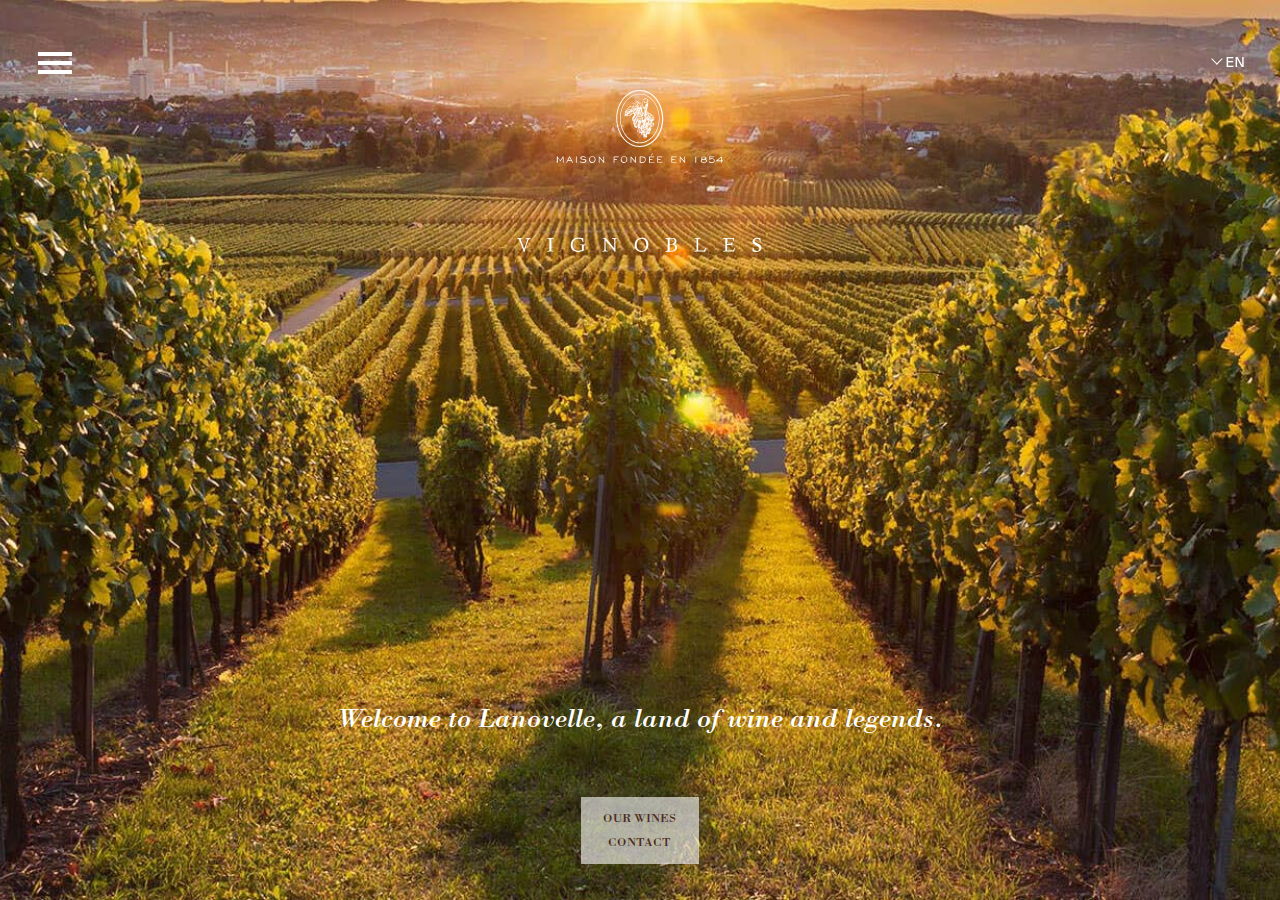
==== commit f4c5f8d9: "Add files via upload" ====
--- a/index.html
+++ b/index.html
@@ -88,11 +88,11 @@
 				<li class="authenticate"><a href="authenticate.html">AUTHENTICATE YOUR BOTTLE</a></li>
 				<li class="dash"><a href="#">—</a></li>
 				<li class="contacts"><a class="contact" href="contact.html">CONTACT</a></li>
-				<li class="news"><a class="contact" href="#">NEWS</a></li>
+				<li class="news"><a class="contact" href="#;">NEWS</a></li>
 				<div class="fa-twit-inst d-flex justify-content-around">
-					<li class="facebook"><a class="social" href="#"><i class="fab fa-facebook-f"></i></a></li>
-					<li class="twitter"><a class="social" href="#"><i class="fab fa-twitter"></i></a></li>
-					<li class="instagram"><a class="social" href="#"><i class="fab fa-instagram"></i></a></li>
+					<li class="facebook"><a class="social" href="#;"><i class="fab fa-facebook-f"></i></a></li>
+					<li class="twitter"><a class="social" href="#;"><i class="fab fa-twitter"></i></a></li>
+					<li class="instagram"><a class="social" href="#;"><i class="fab fa-instagram"></i></a></li>
 				</div>
 			</ul>
 		</div>
@@ -100,7 +100,7 @@
 	<div class="container">
 		<div class="row landing-page">
 			<div class="col-xxl-3 col-xl-4 col-lg-4 col-md-6 col-sm-6 col-8 landing-page-logo">
-				<a class="logo-link" href="index.html"><!-- <img class="logo" src="img/chateau lanovelle logo-home.svg"> -->
+				<a class="logo-link" href="#;"><!-- <img class="logo" src="img/chateau lanovelle logo-home.svg"> -->
 					<svg xmlns="http://www.w3.org/2000/svg" xmlns:xlink="http://www.w3.org/1999/xlink" x="0px" y="0px"
 						 viewBox="0 0 271.1 109">
 						<title>chateau lanovelle logo</title>
--- a/css/landing.css
+++ b/css/landing.css
@@ -80,6 +80,155 @@
 .landing-page-logo.hide-1{
     visibility: hidden;
 }
+/* svg animation */
+.st0{
+    fill: #fff;
+}
+.st0-1{
+    opacity: 0;
+    fill: #fff;
+    -webkit-animation: svg-anim 1s linear forwards;
+            animation: svg-anim 1s linear forwards;
+    -webkit-animation-delay: .5s;
+            animation-delay: .5s;
+}
+.st0-2{
+    opacity: 0;
+    fill: #fff;
+    -webkit-animation: svg-anim 1s linear forwards;
+            animation: svg-anim 1s linear forwards;
+    -webkit-animation-delay: .6s;
+            animation-delay: .6s;
+}
+.st0-3{
+    opacity: 0;
+    fill: #fff;
+    -webkit-animation: svg-anim 1s linear forwards;
+            animation: svg-anim 1s linear forwards;
+    -webkit-animation-delay: .7s;
+            animation-delay: .7s;
+}
+.st0-4{
+    opacity: 0;
+    fill: #fff;
+    -webkit-animation: svg-anim 1s linear forwards;
+            animation: svg-anim 1s linear forwards;
+    -webkit-animation-delay: .8s;
+            animation-delay: .8s;
+}
+.st0-5{
+    opacity: 0;
+    fill: #fff;
+    -webkit-animation: svg-anim 1s linear forwards;
+            animation: svg-anim 1s linear forwards;
+    -webkit-animation-delay: .9s;
+            animation-delay: .9s;
+}
+.st0-6{
+    opacity: 0;
+    fill: #fff;
+    -webkit-animation: svg-anim 1s linear forwards;
+            animation: svg-anim 1s linear forwards;
+    -webkit-animation-delay: 1s;
+            animation-delay: 1s;
+}
+.st0-7{
+    opacity: 0;
+    fill: #fff;
+    -webkit-animation: svg-anim 1s linear forwards;
+            animation: svg-anim 1s linear forwards;
+    -webkit-animation-delay: 1.1s;
+            animation-delay: 1.1s;
+}
+.st0-8{
+    opacity: 0;
+    fill: #fff;
+    -webkit-animation: svg-anim 1s linear forwards;
+            animation: svg-anim 1s linear forwards;
+    -webkit-animation-delay: 1.2s;
+            animation-delay: 1.2s;
+}
+.st0-9{
+    opacity: 0;
+    fill: #fff;
+    -webkit-animation: svg-anim 1s linear forwards;
+            animation: svg-anim 1s linear forwards;
+    -webkit-animation-delay: 1.3s;
+            animation-delay: 1.3s;
+}
+.st0-10{
+    opacity: 0;
+    fill: #fff;
+    -webkit-animation: svg-anim 1s linear forwards;
+            animation: svg-anim 1s linear forwards;
+    -webkit-animation-delay: 1.4s;
+            animation-delay: 1.4s;
+}
+.st0-11{
+    opacity: 0;
+    fill: #fff;
+    -webkit-animation: svg-anim 1s linear forwards;
+            animation: svg-anim 1s linear forwards;
+    -webkit-animation-delay: 1.5s;
+            animation-delay: 1.5s;
+}
+.st0-12{
+    opacity: 0;
+    fill: #fff;
+    -webkit-animation: svg-anim 1s linear forwards;
+            animation: svg-anim 1s linear forwards;
+    -webkit-animation-delay: 1.6s;
+            animation-delay: 1.6s;
+}
+.st0-13{
+    opacity: 0;
+    fill: #fff;
+    -webkit-animation: svg-anim 1s linear forwards;
+            animation: svg-anim 1s linear forwards;
+    -webkit-animation-delay: 1.7s;
+            animation-delay: 1.7s;
+}
+.st0-14{
+    opacity: 0;
+    fill: #fff;
+    -webkit-animation: svg-anim 1s linear forwards;
+            animation: svg-anim 1s linear forwards;
+    -webkit-animation-delay: 1.8s;
+            animation-delay: 1.8s;
+}
+.st0-15{
+    opacity: 0;
+    fill: #fff;
+    -webkit-animation: svg-anim 1s linear forwards;
+            animation: svg-anim 1s linear forwards;
+    -webkit-animation-delay: 1.9s;
+            animation-delay: 1.9s;
+}
+.st0-16{
+    opacity: 0;
+    fill: #fff;
+    -webkit-animation: svg-anim 1s linear forwards;
+            animation: svg-anim 1s linear forwards;
+    -webkit-animation-delay: 2s;
+            animation-delay: 2s;
+}
+@-webkit-keyframes svg-anim{
+    0%{
+        opacity: 0;
+    }
+    100%{
+        opacity: 1;
+    }
+}
+@keyframes svg-anim{
+    0%{
+        opacity: 0;
+    }
+    100%{
+        opacity: 1;
+    }
+}
+/* end of svg animation */
 .logo{
     width: 100%;
 }
